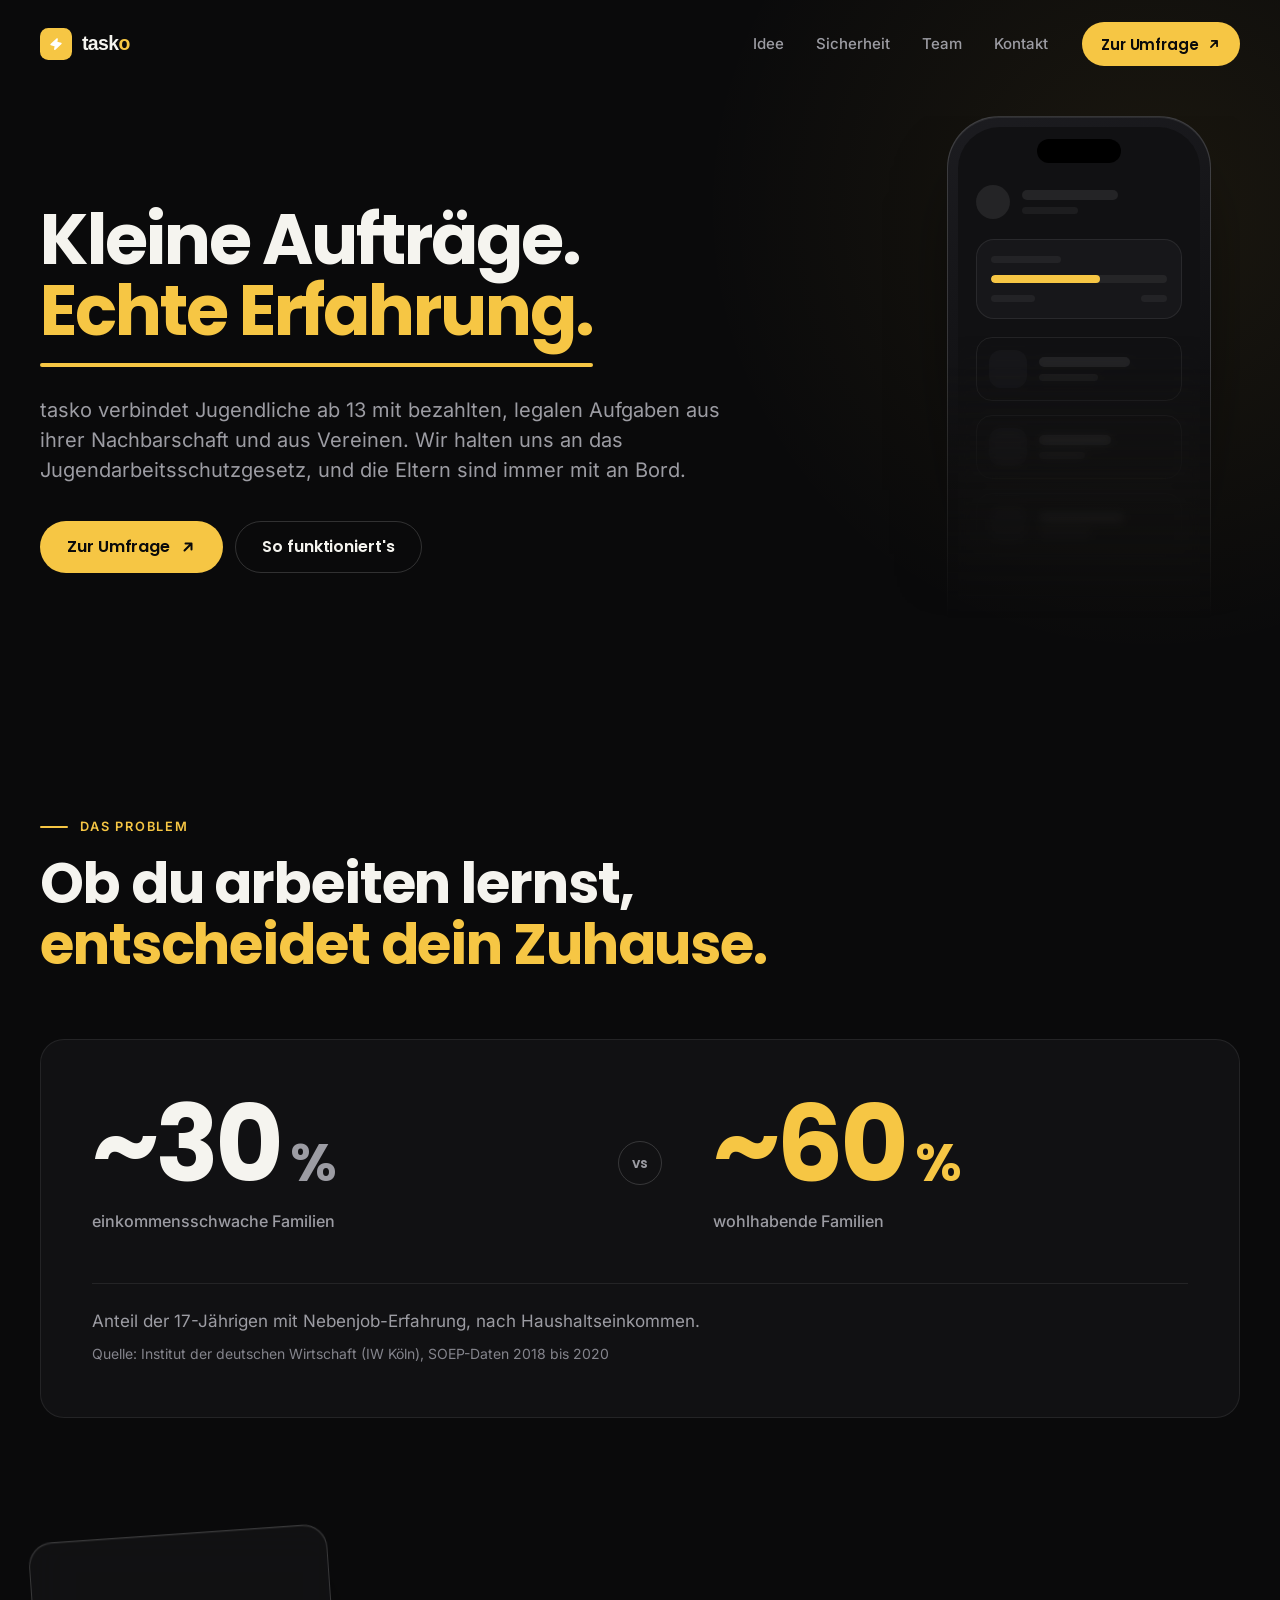
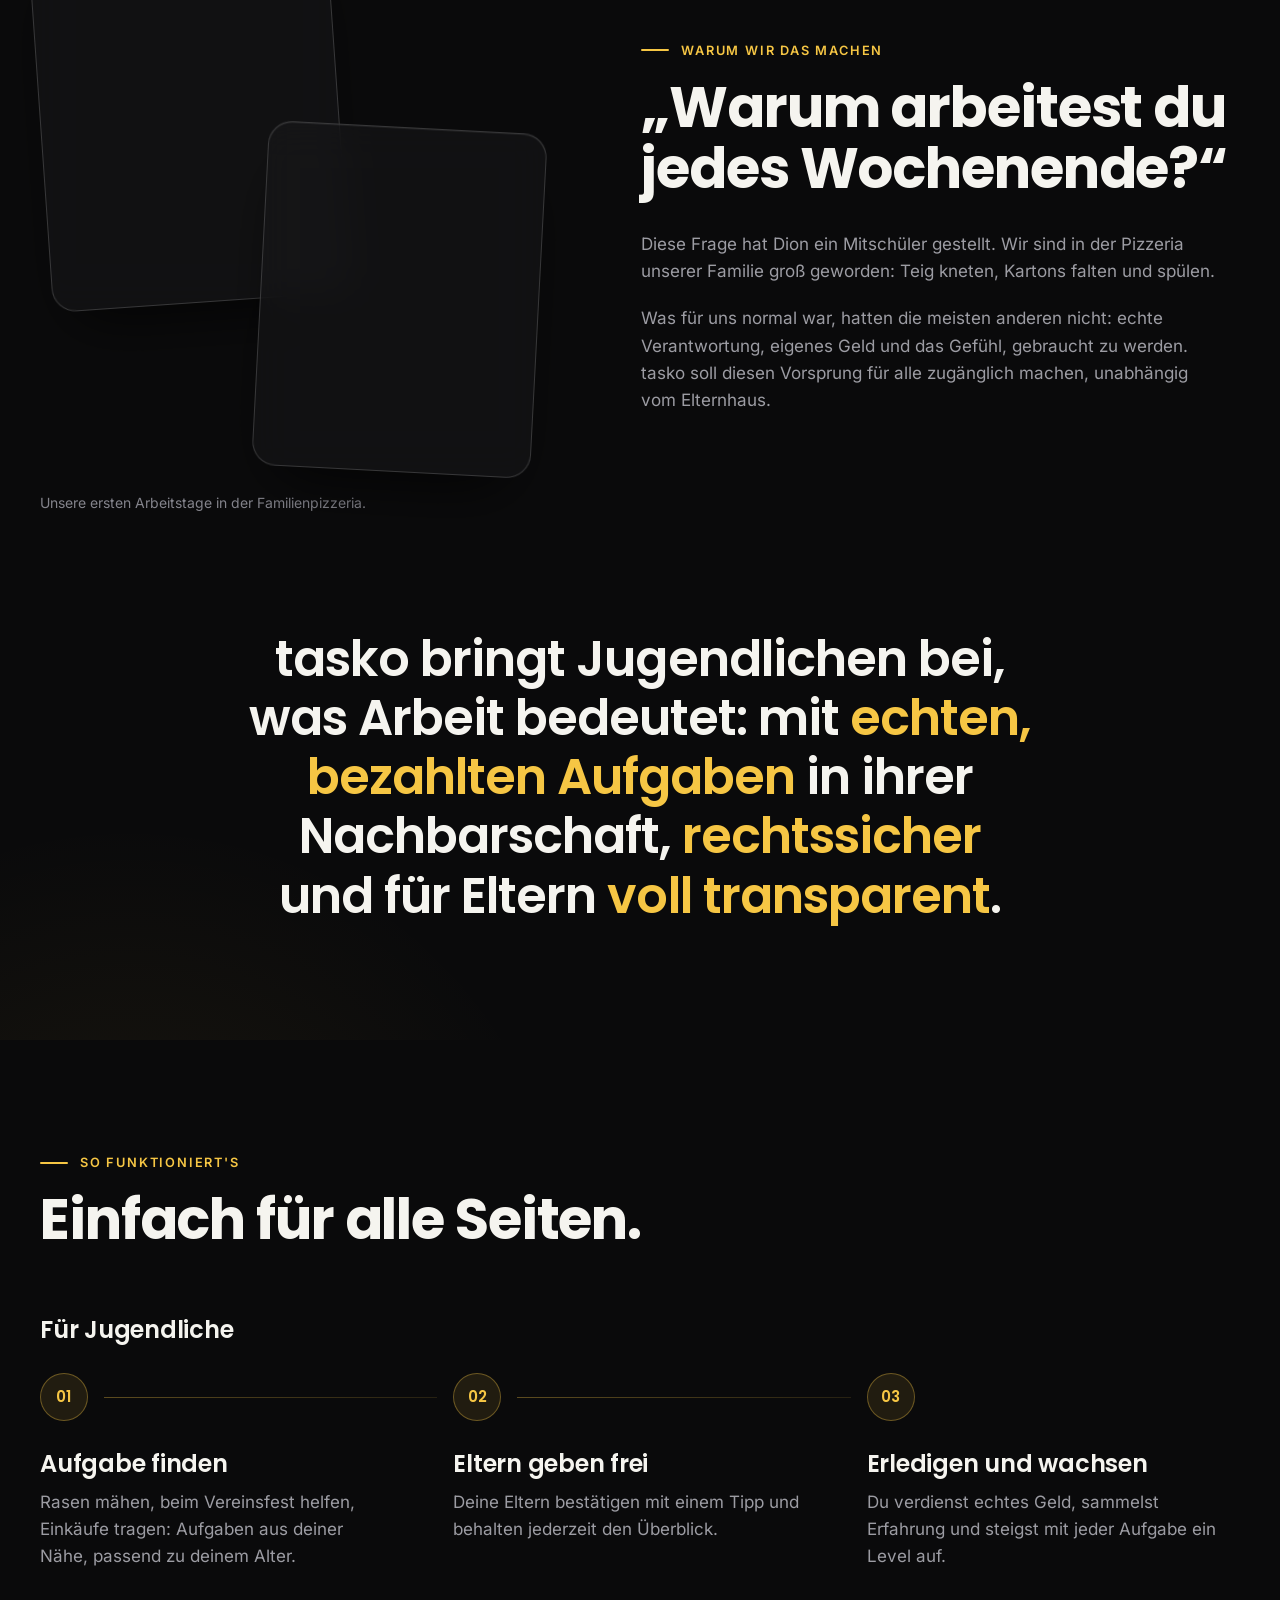
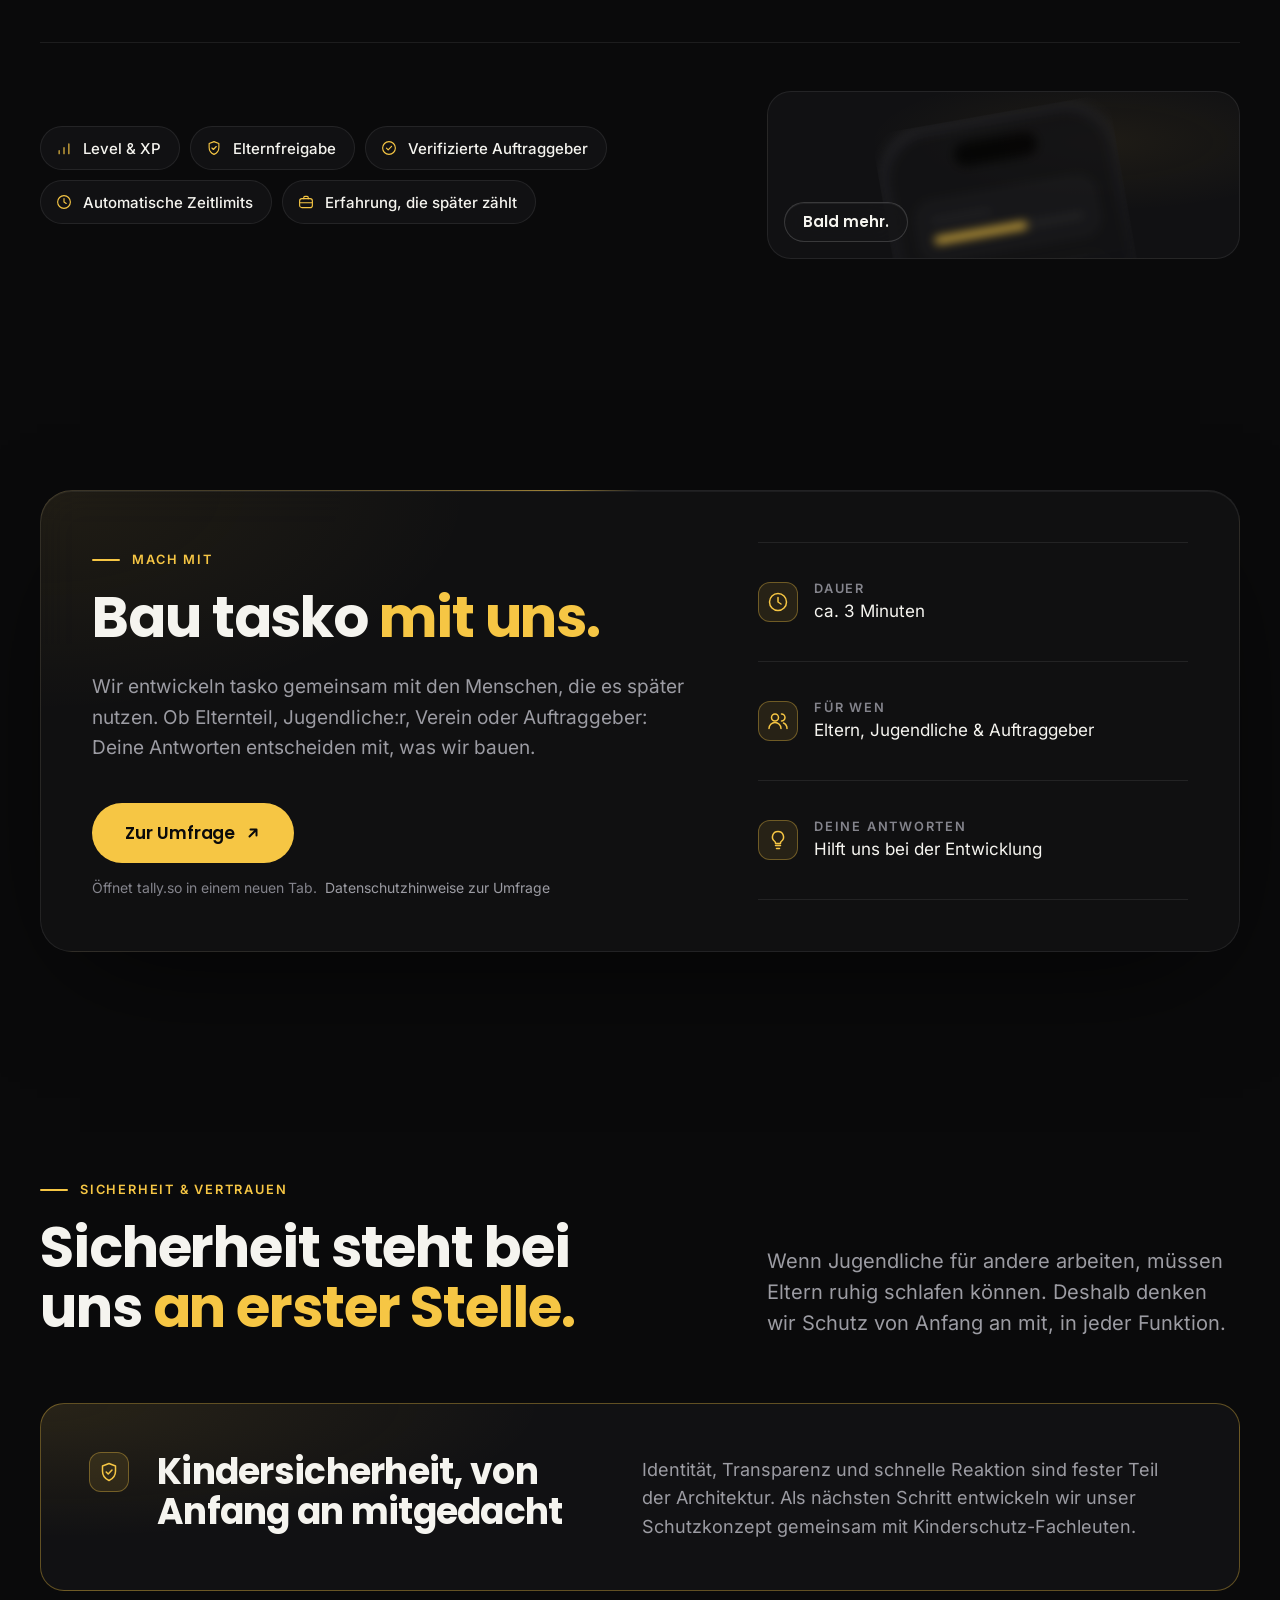
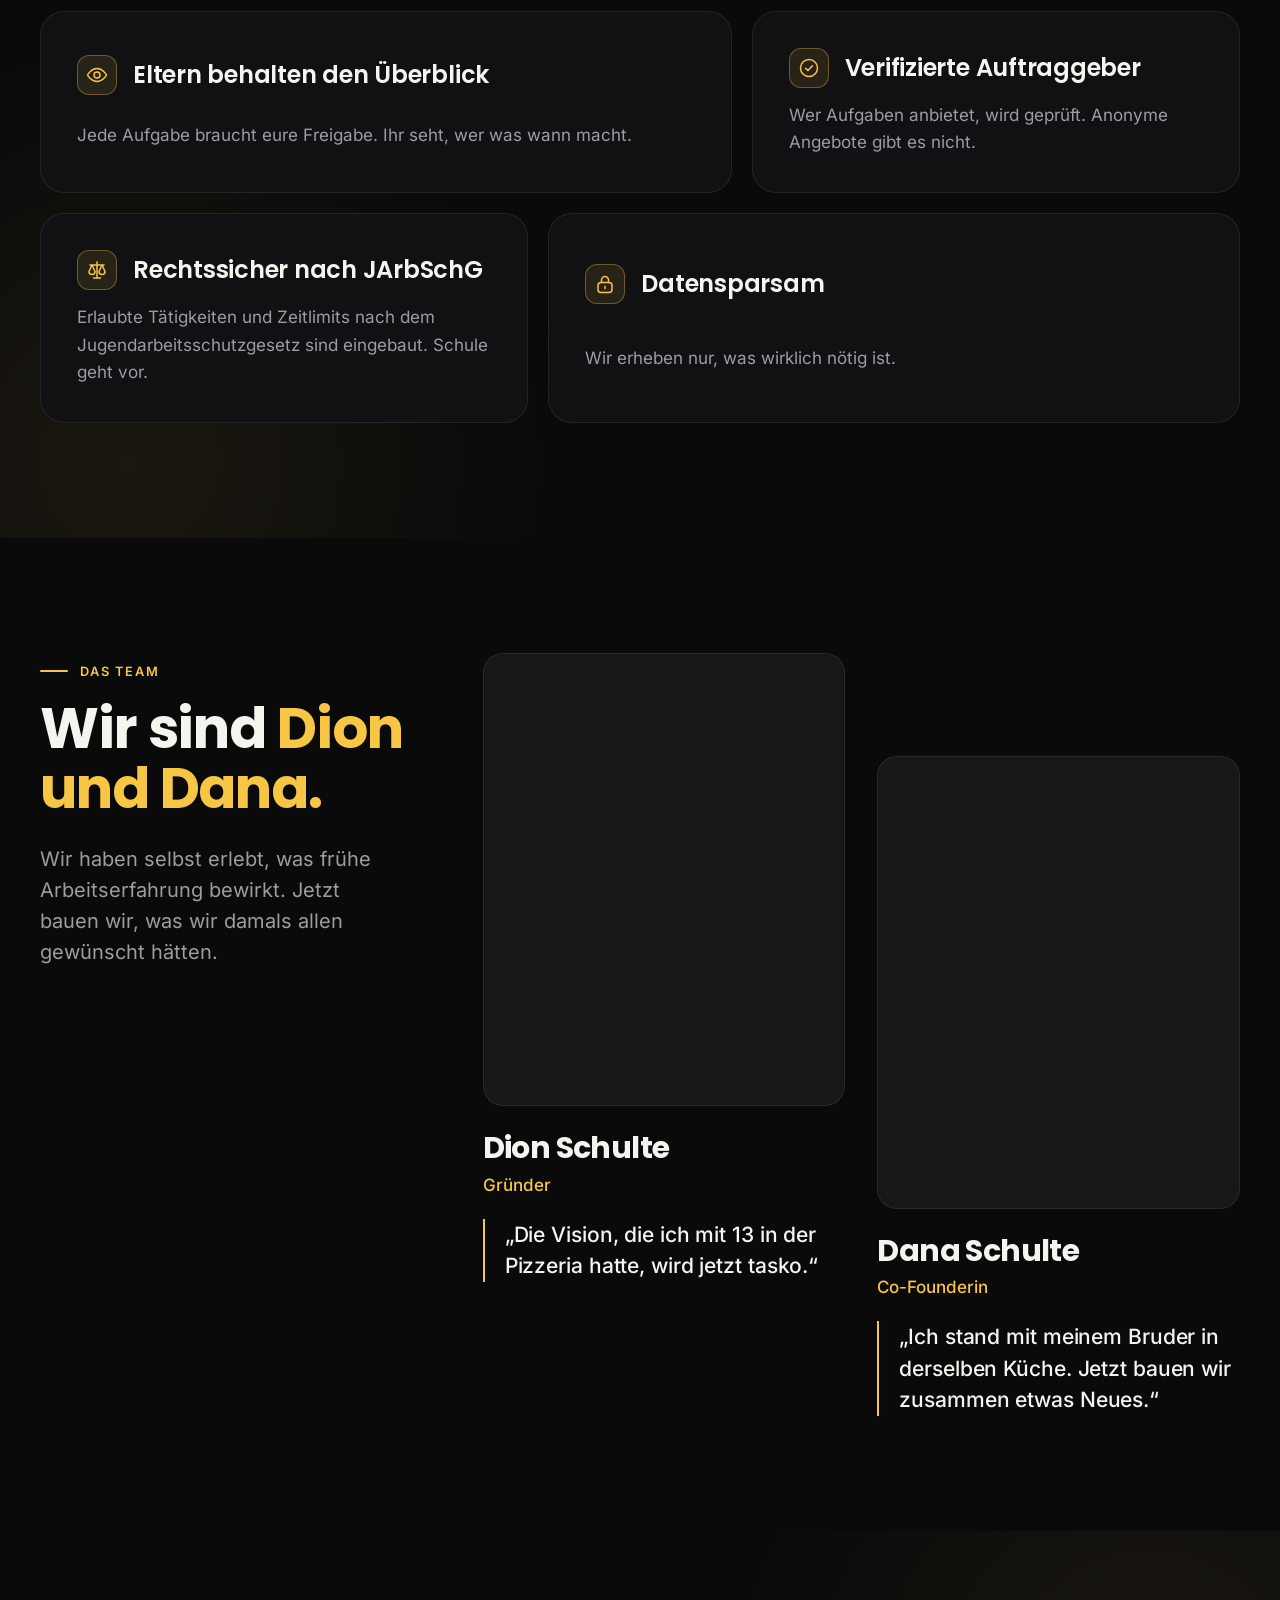
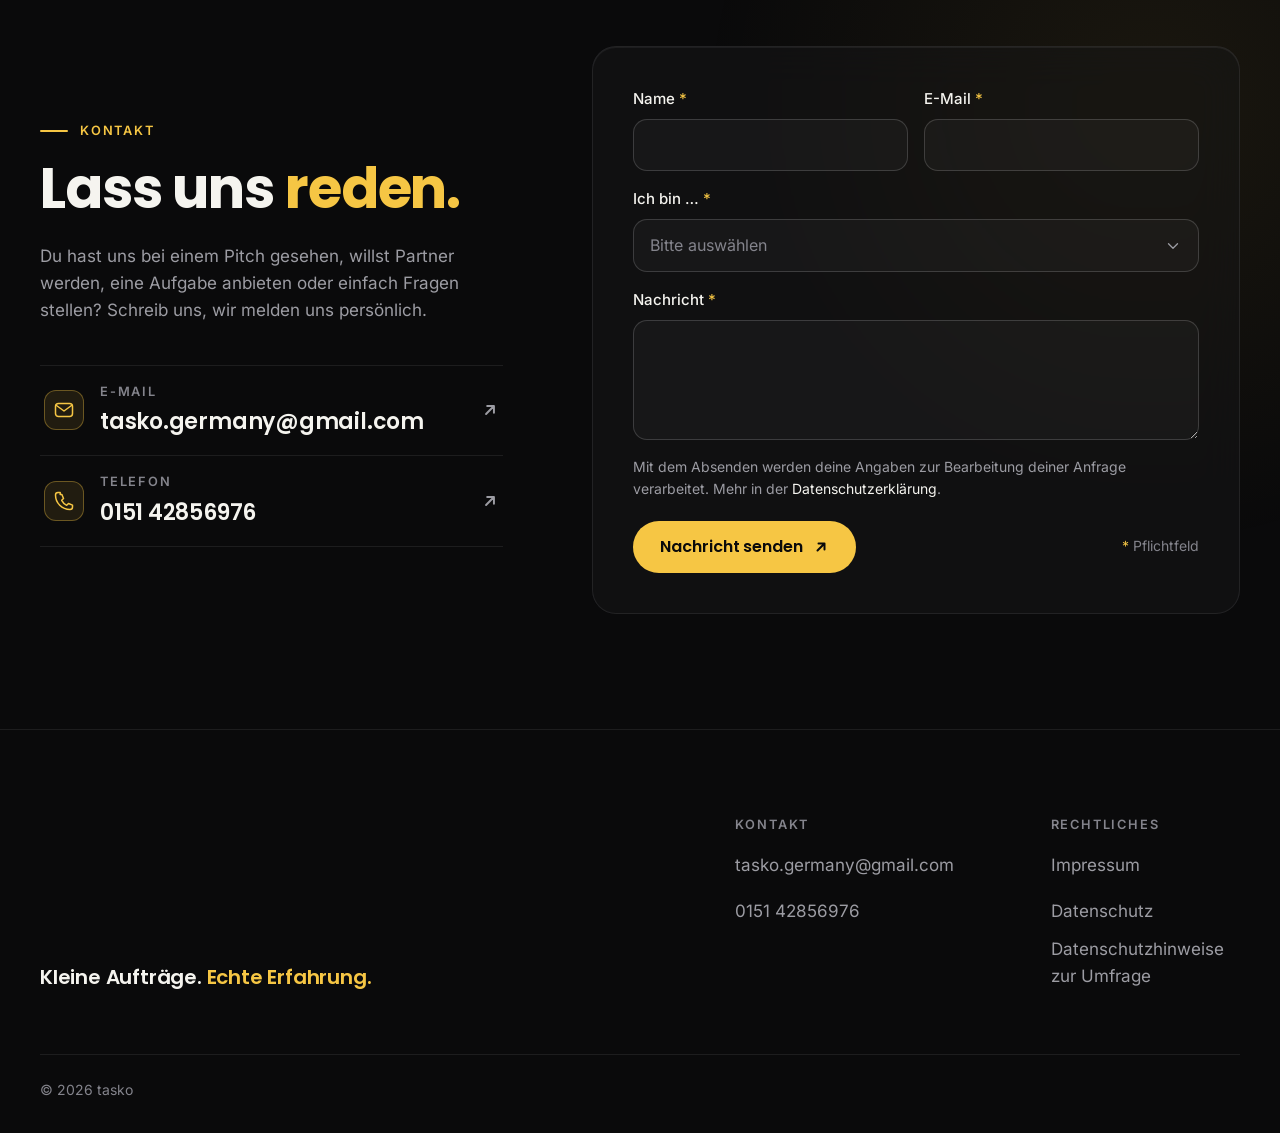
==== index.html @ dd3f96b8 "tasko website v1" ====
<!doctype html>
<html lang="de">
<head>
  <meta charset="utf-8">
  <meta name="viewport" content="width=device-width, initial-scale=1, viewport-fit=cover">
  <!-- Sicherheit (GitHub Pages erlaubt keine eigenen HTTP-Header, daher per Meta; frame-ancestors geht per Meta nicht) -->
  <meta http-equiv="Content-Security-Policy" content="default-src 'self'; connect-src 'self' https://formspree.io; form-action https://formspree.io; img-src 'self' data:; font-src 'self'; style-src 'self'; script-src 'self'; base-uri 'self'; object-src 'none'">
  <meta name="referrer" content="strict-origin-when-cross-origin">
  <title>tasko | Bezahlte Aufgaben für Jugendliche</title>
  <!-- TODO: Copy final -->
  <meta name="description" content="Jobs für Jugendliche: Mit tasko Taschengeld verdienen ab 13. Legale Nebenjobs für Schüler und Nachbarschaftshilfe, sicher und mit Elternfreigabe.">
  <meta name="color-scheme" content="dark">
  <meta name="theme-color" content="#0A0A0B">
  <link rel="canonical" href="https://taskoapp.de/">

  <!-- Open Graph / Twitter -->
  <meta property="og:type" content="website">
  <meta property="og:locale" content="de_DE">
  <meta property="og:site_name" content="tasko">
  <meta property="og:url" content="https://taskoapp.de/">
  <meta property="og:title" content="tasko | Kleine Aufträge. Echte Erfahrung.">
  <!-- TODO: og:description rechtlich prüfen lassen -->
  <meta property="og:description" content="Bezahlte, legale Aufgaben für Jugendliche ab 13 aus der Nachbarschaft. Wir halten uns an das Jugendarbeitsschutzgesetz, und die Eltern sind immer mit an Bord.">
  <meta property="og:image" content="https://taskoapp.de/assets/img/og/tasko-og.jpg">
  <meta property="og:image:width" content="1200">
  <meta property="og:image:height" content="630">
  <meta property="og:image:alt" content="tasko-Logo mit dem Claim „Kleine Aufträge. Echte Erfahrung.“">
  <meta name="twitter:card" content="summary_large_image">
  <meta name="twitter:title" content="tasko | Kleine Aufträge. Echte Erfahrung.">
  <!-- TODO: twitter:description rechtlich prüfen lassen -->
  <meta name="twitter:description" content="Bezahlte, legale Aufgaben für Jugendliche ab 13 aus der Nachbarschaft. Wir halten uns an das Jugendarbeitsschutzgesetz, und die Eltern sind immer mit an Bord.">
  <meta name="twitter:image" content="https://taskoapp.de/assets/img/og/tasko-og.jpg">

  <!-- Setzt <html class="js"> vor dem ersten Paint (Reveal-Startzustände ohne Flackern) -->
  <script src="/assets/js/early.js?v=8"></script>
  <link rel="preload" href="/assets/fonts/poppins-700.woff2" as="font" type="font/woff2" crossorigin>
  <link rel="preload" href="/assets/fonts/inter-400.woff2" as="font" type="font/woff2" crossorigin>
  <!-- ?v= bei jeder Änderung an CSS/JS hochzählen (Cache-Busting, siehe LAUNCH.md) -->
  <link rel="stylesheet" href="/assets/css/style.css?v=10">

  <link rel="icon" href="/favicon.svg" type="image/svg+xml">
  <link rel="apple-touch-icon" href="/apple-touch-icon.png">

  <script type="application/ld+json">
  {
    "@context": "https://schema.org",
    "@type": "Organization",
    "name": "tasko",
    "url": "https://taskoapp.de/",
    "logo": "https://taskoapp.de/apple-touch-icon.png",
    "email": "tasko.germany@gmail.com",
    "telephone": "+49 151 42856976",
    "slogan": "Kleine Aufträge. Echte Erfahrung."
  }
  </script>

  <!-- TODO: optional Umami/Plausible, cookieless -->

  <script src="/assets/js/main.js?v=8" defer></script>
</head>
<body>
  <!-- Icon-Sprite -->
  <svg width="0" height="0" class="visually-hidden" aria-hidden="true" focusable="false">
    <symbol id="i-arrow" viewBox="0 0 16 16">
      <path d="M4.5 11.5 11.5 4.5M5.5 4.5h6v6"/>
    </symbol>
    <symbol id="i-clock" viewBox="0 0 24 24"><circle cx="12" cy="12" r="8.5"/><path d="M12 7.5V12l3 2"/></symbol>
    <symbol id="i-users" viewBox="0 0 24 24"><circle cx="9" cy="8.5" r="3.5"/><path d="M3 19.5a6 6 0 0 1 12 0M15.5 5a3.5 3.5 0 0 1 0 7M17.5 14a6 6 0 0 1 3.5 5.5"/></symbol>
    <symbol id="i-bulb" viewBox="0 0 24 24"><path d="M9.5 17.5h5M10.5 20.5h3M12 3.5a5.5 5.5 0 0 0-3.2 10c.5.4.7 1 .7 1.6v.4h5v-.4c0-.6.3-1.2.7-1.6A5.5 5.5 0 0 0 12 3.5Z"/></symbol>
    <symbol id="i-levels" viewBox="0 0 24 24"><path d="M5.5 19.5v-4M12 19.5v-8M18.5 19.5v-13"/></symbol>
    <symbol id="i-shield" viewBox="0 0 24 24"><path d="M12 3.5 5.5 6v5.2c0 4 2.7 7.6 6.5 9.3 3.8-1.7 6.5-5.3 6.5-9.3V6L12 3.5Z"/><path d="m9.2 12 2 2 3.8-4"/></symbol>
    <symbol id="i-badge" viewBox="0 0 24 24"><circle cx="12" cy="12" r="8.5"/><path d="m8.6 12.2 2.3 2.3 4.5-4.8"/></symbol>
    <symbol id="i-briefcase" viewBox="0 0 24 24"><rect x="3.5" y="7.5" width="17" height="12" rx="3"/><path d="M9 7.5V6a1.5 1.5 0 0 1 1.5-1.5h3A1.5 1.5 0 0 1 15 6v1.5M3.5 13h17"/></symbol>
    <symbol id="i-eye" viewBox="0 0 24 24"><path d="M2.5 12S6 5.5 12 5.5 21.5 12 21.5 12 18 18.5 12 18.5 2.5 12 2.5 12Z"/><circle cx="12" cy="12" r="3"/></symbol>
    <symbol id="i-scale" viewBox="0 0 24 24"><path d="M12 4v16M8.5 20h7M5 7h14M7 7l-3 6.5a3 3 0 0 0 6 0L7 7ZM17 7l-3 6.5a3 3 0 0 0 6 0L17 7Z"/></symbol>
    <symbol id="i-lock" viewBox="0 0 24 24"><rect x="5" y="10.5" width="14" height="10" rx="3"/><path d="M8.5 10.5V8a3.5 3.5 0 0 1 7 0v2.5M12 14.5v2"/></symbol>
    <symbol id="i-mail" viewBox="0 0 24 24"><rect x="3.5" y="5.5" width="17" height="13" rx="3"/><path d="m4.5 7.5 7.5 5.5 7.5-5.5"/></symbol>
    <symbol id="i-phone" viewBox="0 0 24 24"><path d="M8.2 3.5H6A2.5 2.5 0 0 0 3.5 6c0 8 6.5 14.5 14.5 14.5a2.5 2.5 0 0 0 2.5-2.5v-1.9l-4-1.6-1.8 1.8a11 11 0 0 1-5-5l1.8-1.8-1.6-4H8.2Z"/></symbol>
  </svg>

  <a class="skip-link" href="#main">Zum Inhalt springen</a>

  <!-- ========== Navigation ========== -->
  <header class="site-header">
    <div class="container">
    <nav class="nav" aria-label="Hauptnavigation">
      <a class="nav__brand" href="#top" aria-label="tasko, zum Seitenanfang">
        <img class="nav__badge" src="/assets/img/logo/tasko-badge.svg" alt="" width="32" height="32">
        <!-- TODO: Wortmarke als SVG aus der Originaldatei exportieren -->
        <img class="nav__wordmark" src="/assets/img/logo/tasko-wordmark.svg" alt="" width="68" height="22">
      </a>

      <ul class="nav__links" role="list">
        <li><a class="nav__link" href="#idee">Idee</a></li>
        <li><a class="nav__link" href="#sicherheit">Sicherheit</a></li>
        <li><a class="nav__link" href="#team">Team</a></li>
        <li><a class="nav__link" href="#kontakt">Kontakt</a></li>
      </ul>

      <a class="btn btn--primary btn--sm nav__cta" href="https://tally.so/r/EkyG24" target="_blank" rel="noopener">
        <span class="label-long">Zur Umfrage</span><span class="label-short">Umfrage</span>
        <svg class="btn__icon" aria-hidden="true" focusable="false"><use href="#i-arrow"/></svg>
        <span class="visually-hidden">(öffnet in neuem Tab)</span>
      </a>

      <button class="nav__toggle" type="button" aria-expanded="false" aria-controls="menu" aria-label="Menü öffnen">
        <span class="nav__toggle-lines" aria-hidden="true"></span>
      </button>
    </nav>
    </div>
  </header>

  <!-- ========== Mobil-Menü ========== -->
  <div class="menu" id="menu">
    <div class="menu__inner container">
      <nav aria-label="Mobile Navigation">
        <ul class="menu__list" role="list">
          <li><a class="menu__link" href="#idee"><span class="menu__num" aria-hidden="true">01</span>Idee</a></li>
          <li><a class="menu__link" href="#sicherheit"><span class="menu__num" aria-hidden="true">02</span>Sicherheit</a></li>
          <li><a class="menu__link" href="#team"><span class="menu__num" aria-hidden="true">03</span>Team</a></li>
          <li><a class="menu__link" href="#kontakt"><span class="menu__num" aria-hidden="true">04</span>Kontakt</a></li>
        </ul>
      </nav>
      <div class="menu__foot">
        <a class="btn btn--primary" href="https://tally.so/r/EkyG24" target="_blank" rel="noopener">
          Zur Umfrage
          <svg class="btn__icon" aria-hidden="true" focusable="false"><use href="#i-arrow"/></svg>
          <span class="visually-hidden">(öffnet in neuem Tab)</span>
        </a>
        <div class="menu__contact">
          <a class="link" href="mailto:tasko.germany@gmail.com">tasko.germany@gmail.com</a>
          <a class="link" href="tel:+4915142856976">0151 42856976</a>
        </div>
      </div>
    </div>
  </div>

  <main id="main" tabindex="-1">

    <!-- ========== 1. Hero ========== -->
    <section class="hero has-glow has-glow--tr" id="top" aria-labelledby="hero-title">
      <div class="container hero__grid">
        <div class="hero__text">
          <!-- TODO: Copy final -->
          <h1 class="hero__title" id="hero-title">
            <span class="hero__line"><span class="w">Kleine</span> <span class="w">Aufträge.</span></span>
            <em class="hl hero__line"><span class="w">Echte</span> <span class="w">Erfahrung.</span></em>
          </h1>

          <!-- TODO: Copy final -->
          <!-- TODO: 2. Satz rechtlich prüfen lassen -->
          <p class="lead hero__lead">tasko verbindet Jugendliche ab 13 mit bezahlten, legalen Aufgaben aus ihrer Nachbarschaft und aus Vereinen. Wir halten uns an das Jugendarbeitsschutzgesetz, und die Eltern sind immer mit an Bord.</p>

          <div class="btn-row hero__actions">
            <a class="btn btn--primary" href="https://tally.so/r/EkyG24" target="_blank" rel="noopener">
              Zur Umfrage
              <svg class="btn__icon" aria-hidden="true" focusable="false"><use href="#i-arrow"/></svg>
              <span class="visually-hidden">(öffnet in neuem Tab)</span>
            </a>
            <a class="btn btn--secondary" href="#so-gehts">So funktioniert's</a>
          </div>
        </div>

        <!-- Abstraktes Smartphone-Mockup (dekorativ, keine echten Screens) -->
        <div class="hero__visual" aria-hidden="true">
          <div class="hero__phone-wrap">
            <div class="phone">
              <div class="phone__screen">
                <span class="phone__island"></span>
                <div class="sk-row">
                  <span class="sk sk--avatar"></span>
                  <span class="sk-stack">
                    <span class="sk sk--w60"></span>
                    <span class="sk sk--w35 sk--thin"></span>
                  </span>
                </div>
                <div class="sk-level">
                  <span class="sk sk--w40 sk--thin"></span>
                  <span class="sk-level__track"><span class="sk-level__fill"></span></span>
                  <span class="sk-row sk-row--between">
                    <span class="sk sk--w25 sk--thin"></span>
                    <span class="sk sk--w15 sk--thin"></span>
                  </span>
                </div>
                <div class="sk-card">
                  <span class="sk sk--square"></span>
                  <span class="sk-stack">
                    <span class="sk sk--w70"></span>
                    <span class="sk sk--w45 sk--thin"></span>
                  </span>
                </div>
                <div class="sk-card">
                  <span class="sk sk--square"></span>
                  <span class="sk-stack">
                    <span class="sk sk--w55"></span>
                    <span class="sk sk--w35 sk--thin"></span>
                  </span>
                </div>
                <div class="sk-card">
                  <span class="sk sk--square"></span>
                  <span class="sk-stack">
                    <span class="sk sk--w65"></span>
                    <span class="sk sk--w40 sk--thin"></span>
                  </span>
                </div>
              </div>
            </div>
          </div>
        </div>
      </div>
    </section>

    <!-- ========== 2. Problem, Story & Lösung ========== -->
    <section class="section idee has-glow has-glow--bl" id="idee" aria-labelledby="idee-title">
      <div class="container">

        <!-- Teil A: Problem -->
        <div class="problem">
          <div class="section__head" data-reveal-group>
            <!-- TODO: Copy final -->
            <p class="eyebrow">Das Problem</p>
            <h2 id="idee-title">Ob du arbeiten lernst, <em class="hl">entscheidet dein Zuhause.</em></h2>
          </div>

          <figure class="stats" data-reveal-group>
            <div class="stats__row">
              <div class="stat">
                <!-- TODO: Copy final -->
                <p class="stat__value"><span aria-hidden="true">~</span><span class="visually-hidden">rund </span>30<span class="stat__unit">&nbsp;%</span></p>
                <p class="stat__label">einkommensschwache Familien</p>
              </div>
              <span class="stats__vs" aria-hidden="true">vs</span>
              <div class="stat stat--accent">
                <p class="stat__value"><span aria-hidden="true">~</span><span class="visually-hidden">rund </span>60<span class="stat__unit">&nbsp;%</span></p>
                <p class="stat__label">wohlhabende Familien</p>
              </div>
            </div>
            <figcaption class="stats__caption">
              <!-- TODO: Copy final -->
              <p>Anteil der 17-Jährigen mit Nebenjob-Erfahrung, nach Haushaltseinkommen.</p>
              <!-- TODO: Link zur Studie ergänzen und Zahlen gegenprüfen -->
              <p class="stats__source">Quelle: Institut der deutschen Wirtschaft (IW Köln), SOEP-Daten 2018 bis 2020</p>
            </figcaption>
          </figure>
        </div>

        <!-- Teil B: Gründungsstory -->
        <div class="story">
          <figure class="story__media">
            <div class="story__photos" data-reveal-group>
              <div class="photo-card photo-card--a">
                <div class="photo-card__frame">
                  <!-- TODO: Alt-Texte prüfen -->
                  <picture>
                    <source type="image/webp" srcset="/assets/img/story/pizzeria-teig-640.webp 640w, /assets/img/story/pizzeria-teig.webp 952w" sizes="(min-width: 960px) 320px, 62vw">
                    <img src="/assets/img/story/pizzeria-teig.jpg" srcset="/assets/img/story/pizzeria-teig-640.jpg 640w, /assets/img/story/pizzeria-teig.jpg 952w" sizes="(min-width: 960px) 320px, 62vw" width="952" height="1190" loading="lazy" decoding="async" alt="Dion und Dana als Kinder beim Teigkneten an der Theke der Familienpizzeria">
                  </picture>
                </div>
              </div>
              <div class="photo-card photo-card--b">
                <div class="photo-card__frame">
                  <!-- TODO: Alt-Texte prüfen -->
                  <picture>
                    <source type="image/webp" srcset="/assets/img/story/pizzeria-kueche-640.webp 640w, /assets/img/story/pizzeria-kueche.webp 952w" sizes="(min-width: 960px) 300px, 58vw">
                    <img src="/assets/img/story/pizzeria-kueche.jpg" srcset="/assets/img/story/pizzeria-kueche-640.jpg 640w, /assets/img/story/pizzeria-kueche.jpg 952w" sizes="(min-width: 960px) 300px, 58vw" width="952" height="1190" loading="lazy" decoding="async" alt="Dion und Dana als Kinder in Arbeitskleidung in der Küche der Pizzeria">
                  </picture>
                </div>
              </div>
            </div>
            <!-- TODO: Copy final -->
            <!-- TODO: Jahr ergänzen -->
            <figcaption class="story__caption" data-reveal>Unsere ersten Arbeitstage in der Familienpizzeria.</figcaption>
          </figure>

          <div class="story__text" data-reveal-group>
            <!-- TODO: Copy final -->
            <h3 class="eyebrow">Warum wir das machen</h3>
            <blockquote class="story__quote">
              <p>„Warum arbeitest du jedes Wochenende?“</p>
            </blockquote>
            <!-- TODO: Copy final -->
            <p class="story__body">Diese Frage hat Dion ein Mitschüler gestellt. Wir sind in der Pizzeria unserer Familie groß geworden: Teig kneten, Kartons falten und spülen.</p>
            <p class="story__body">Was für uns normal war, hatten die meisten anderen nicht: echte Verantwortung, eigenes Geld und das Gefühl, gebraucht zu werden. tasko soll diesen Vorsprung für alle zugänglich machen, unabhängig vom Elternhaus.</p>
          </div>
        </div>

        <!-- Teil C: Lösung -->
        <div class="statement" data-reveal>
          <!-- TODO: Copy final -->
          <p class="statement__text">tasko bringt Jugendlichen bei, was Arbeit bedeutet: mit <em class="hl">echten, bezahlten Aufgaben</em> in ihrer Nachbarschaft, <em class="hl">rechtssicher</em> und für Eltern <em class="hl">voll transparent</em>.</p>
        </div>

      </div>
    </section>

    <!-- ========== 3. So funktioniert's ========== -->
    <section class="section how" id="so-gehts" aria-labelledby="so-gehts-title">
      <div class="container" data-tabs>
        <div class="section__head section__head--split" data-reveal-group>
          <!-- TODO: Copy final -->
          <p class="eyebrow">So funktioniert's</p>
          <h2 id="so-gehts-title">Einfach für alle Seiten.</h2>
          <div class="segment section__head-aside" role="tablist" aria-label="Ablauf anzeigen für">
            <span class="segment__indicator" aria-hidden="true"></span>
            <button class="segment__tab" type="button" role="tab" id="tab-jugendliche" aria-controls="panel-jugendliche" aria-selected="true">Für Jugendliche</button>
            <button class="segment__tab" type="button" role="tab" id="tab-auftraggeber" aria-controls="panel-auftraggeber" aria-selected="false" tabindex="-1">Für Auftraggeber</button>
          </div>
        </div>

        <div class="tabs" data-reveal>
          <div class="tabs__panel" role="tabpanel" id="panel-jugendliche" aria-labelledby="tab-jugendliche" tabindex="0">
            <h3 class="tabs__panel-title">Für Jugendliche</h3>
            <!-- TODO: Copy final -->
            <ol class="steps" role="list">
              <li class="step">
                <span class="step__num" aria-hidden="true">01</span>
                <h4 class="step__title">Aufgabe finden</h4>
                <p class="step__text">Rasen mähen, beim Vereinsfest helfen, Einkäufe tragen: Aufgaben aus deiner Nähe, passend zu deinem Alter.</p>
              </li>
              <li class="step">
                <span class="step__num" aria-hidden="true">02</span>
                <h4 class="step__title">Eltern geben frei</h4>
                <p class="step__text">Deine Eltern bestätigen mit einem Tipp und behalten jederzeit den Überblick.</p>
              </li>
              <li class="step">
                <span class="step__num" aria-hidden="true">03</span>
                <h4 class="step__title">Erledigen und wachsen</h4>
                <p class="step__text">Du verdienst echtes Geld, sammelst Erfahrung und steigst mit jeder Aufgabe ein Level auf.</p>
              </li>
            </ol>
          </div>

          <div class="tabs__panel" role="tabpanel" id="panel-auftraggeber" aria-labelledby="tab-auftraggeber" tabindex="0">
            <h3 class="tabs__panel-title">Für Auftraggeber</h3>
            <!-- TODO: Copy final -->
            <ol class="steps" role="list">
              <li class="step">
                <span class="step__num" aria-hidden="true">01</span>
                <h4 class="step__title">Aufgabe einstellen</h4>
                <p class="step__text">Beschreib kurz, wobei du Hilfe brauchst, ob als Nachbar, Verein oder lokaler Betrieb.</p>
              </li>
              <li class="step">
                <span class="step__num" aria-hidden="true">02</span>
                <h4 class="step__title">Verifiziert loslegen</h4>
                <p class="step__text">Auftraggeber werden geprüft. Auf Zeitlimits und erlaubte Tätigkeiten achtet tasko automatisch.</p>
              </li>
              <li class="step">
                <span class="step__num" aria-hidden="true">03</span>
                <h4 class="step__title">Hilfe bekommen</h4>
                <p class="step__text">Du bekommst verlässliche Unterstützung aus deiner Nachbarschaft, ohne rechtliches Rätselraten.</p>
              </li>
            </ol>
          </div>
        </div>

        <div class="how__extras">
          <!-- TODO: Copy final -->
          <ul class="chips" role="list" aria-label="Was tasko mitbringt" data-reveal-group>
            <li class="feature-chip"><svg class="icon" aria-hidden="true" focusable="false"><use href="#i-levels"/></svg>Level &amp; XP</li>
            <li class="feature-chip"><svg class="icon" aria-hidden="true" focusable="false"><use href="#i-shield"/></svg>Elternfreigabe</li>
            <li class="feature-chip"><svg class="icon" aria-hidden="true" focusable="false"><use href="#i-badge"/></svg>Verifizierte Auftraggeber</li>
            <li class="feature-chip"><svg class="icon" aria-hidden="true" focusable="false"><use href="#i-clock"/></svg>Automatische Zeitlimits</li>
            <li class="feature-chip"><svg class="icon" aria-hidden="true" focusable="false"><use href="#i-briefcase"/></svg>Erfahrung, die später zählt</li>
          </ul>

          <!-- Teaser-Mockup: stark angeschnitten und geblurrt, keine Inhalte -->
          <div class="teaser" data-reveal>
            <div class="teaser__phone" aria-hidden="true">
              <div class="phone">
                <div class="phone__screen">
                  <span class="phone__island"></span>
                  <div class="sk-level">
                    <span class="sk sk--w40 sk--thin"></span>
                    <span class="sk-level__track"><span class="sk-level__fill"></span></span>
                  </div>
                  <div class="sk-card"><span class="sk sk--square"></span><span class="sk-stack"><span class="sk sk--w70"></span><span class="sk sk--w45 sk--thin"></span></span></div>
                  <div class="sk-card"><span class="sk sk--square"></span><span class="sk-stack"><span class="sk sk--w55"></span><span class="sk sk--w35 sk--thin"></span></span></div>
                  <div class="sk-card"><span class="sk sk--square"></span><span class="sk-stack"><span class="sk sk--w65"></span><span class="sk sk--w40 sk--thin"></span></span></div>
                </div>
              </div>
            </div>
            <!-- TODO: Copy final -->
            <p class="teaser__label">Bald mehr.</p>
          </div>
        </div>
      </div>
    </section>

    <!-- ========== 4. Umfrage ========== -->
    <section class="section" id="umfrage" aria-labelledby="umfrage-title">
      <div class="container">
        <div class="survey" data-reveal>
          <!-- Umlaufender Lichtsaum (dekorativ) -->
          <div class="survey__ring" aria-hidden="true"><span class="survey__light"></span></div>

          <div class="survey__grid">
            <div class="survey__main">
              <!-- TODO: Copy final -->
              <p class="eyebrow">Mach mit</p>
              <h2 id="umfrage-title">Bau tasko <em class="hl">mit uns.</em></h2>
              <!-- TODO: Copy final -->
              <p class="survey__text">Wir entwickeln tasko gemeinsam mit den Menschen, die es später nutzen. Ob Elternteil, Jugendliche:r, Verein oder Auftraggeber: Deine Antworten entscheiden mit, was wir bauen.</p>

              <div class="survey__cta">
                <a class="btn btn--primary btn--lg btn--sheen" href="https://tally.so/r/EkyG24" target="_blank" rel="noopener" aria-describedby="survey-hint">
                  Zur Umfrage
                  <svg class="btn__icon" aria-hidden="true" focusable="false"><use href="#i-arrow"/></svg>
                </a>
                <!-- TODO: Copy final -->
                <p class="survey__hint"><span id="survey-hint">Öffnet tally.so in einem neuen Tab.</span> <a class="link" href="/datenschutz-umfrage/">Datenschutzhinweise zur Umfrage</a></p>
              </div>
            </div>

            <ul class="survey__meta" role="list">
              <li>
                <span class="icon-frame" aria-hidden="true"><svg class="icon"><use href="#i-clock"/></svg></span>
                <span><span class="survey__meta-label">Dauer</span>ca. 3 Minuten</span>
              </li>
              <li>
                <span class="icon-frame" aria-hidden="true"><svg class="icon"><use href="#i-users"/></svg></span>
                <!-- TODO: Copy final -->
                <span><span class="survey__meta-label">Für wen</span>Eltern, Jugendliche &amp; Auftraggeber</span>
              </li>
              <li>
                <span class="icon-frame" aria-hidden="true"><svg class="icon"><use href="#i-bulb"/></svg></span>
                <!-- TODO: Angabe zur Anonymität nur, wenn die Tally-Umfrage tatsächlich anonym ist -->
                <span><span class="survey__meta-label">Deine Antworten</span>Hilft uns bei der Entwicklung</span>
              </li>
            </ul>
          </div>
        </div>
      </div>
    </section>

    <!-- ========== 5. Sicherheit & Vertrauen ========== -->
    <section class="section has-glow has-glow--bl" id="sicherheit" aria-labelledby="sicherheit-title">
      <div class="container">
        <div class="section__head section__head--split" data-reveal-group>
          <!-- TODO: Copy final -->
          <p class="eyebrow">Sicherheit &amp; Vertrauen</p>
          <h2 id="sicherheit-title">Sicherheit steht bei uns <em class="hl">an erster Stelle.</em></h2>
          <!-- TODO: Copy final -->
          <p class="lead section__head-aside">Wenn Jugendliche für andere arbeiten, müssen Eltern ruhig schlafen können. Deshalb denken wir Schutz von Anfang an mit, in jeder Funktion.</p>
        </div>

        <ul class="safety" role="list" data-reveal-group>
          <li class="safety-card safety-card--main">
            <span class="icon-frame" aria-hidden="true"><svg class="icon"><use href="#i-shield"/></svg></span>
            <div class="safety-card__body">
              <!-- TODO: Copy final -->
              <h3 class="safety-card__title">Kindersicherheit, von Anfang an mitgedacht</h3>
              <p class="safety-card__text">Identität, Transparenz und schnelle Reaktion sind fester Teil der Architektur. Als nächsten Schritt entwickeln wir unser Schutzkonzept gemeinsam mit Kinderschutz-Fachleuten.</p>
            </div>
          </li>
          <li class="safety-card safety-card--wide">
            <span class="icon-frame" aria-hidden="true"><svg class="icon"><use href="#i-eye"/></svg></span>
            <!-- TODO: Copy final -->
            <h3 class="safety-card__title">Eltern behalten den Überblick</h3>
            <p class="safety-card__text">Jede Aufgabe braucht eure Freigabe. Ihr seht, wer was wann macht.</p>
          </li>
          <li class="safety-card safety-card--narrow">
            <span class="icon-frame" aria-hidden="true"><svg class="icon"><use href="#i-badge"/></svg></span>
            <!-- TODO: Copy final -->
            <h3 class="safety-card__title">Verifizierte Auftraggeber</h3>
            <p class="safety-card__text">Wer Aufgaben anbietet, wird geprüft. Anonyme Angebote gibt es nicht.</p>
          </li>
          <li class="safety-card safety-card--narrow">
            <span class="icon-frame" aria-hidden="true"><svg class="icon"><use href="#i-scale"/></svg></span>
            <!-- TODO: Copy final -->
            <!-- TODO: Formulierung rechtlich prüfen lassen -->
            <h3 class="safety-card__title">Rechtssicher nach JArbSchG</h3>
            <p class="safety-card__text">Erlaubte Tätigkeiten und Zeitlimits nach dem Jugendarbeitsschutzgesetz sind eingebaut. Schule geht vor.</p>
          </li>
          <li class="safety-card safety-card--wide">
            <span class="icon-frame" aria-hidden="true"><svg class="icon"><use href="#i-lock"/></svg></span>
            <!-- TODO: Copy final -->
            <h3 class="safety-card__title">Datensparsam</h3>
            <p class="safety-card__text">Wir erheben nur, was wirklich nötig ist.</p>
          </li>
        </ul>
      </div>
    </section>

    <!-- ========== 6. Team ========== -->
    <section class="section" id="team" aria-labelledby="team-title">
      <div class="container team-layout">
        <div class="section__head" data-reveal-group>
          <!-- TODO: Copy final -->
          <p class="eyebrow">Das Team</p>
          <h2 id="team-title">Wir sind <em class="hl">Dion und Dana.</em></h2>
          <!-- TODO: Copy final -->
          <p class="lead">Wir haben selbst erlebt, was frühe Arbeitserfahrung bewirkt. Jetzt bauen wir, was wir damals allen gewünscht hätten.</p>
        </div>

        <ul class="team" role="list" data-reveal-group>
          <li class="member">
            <!-- TODO: Teamfoto fehlt noch – Platzhalter (Personen-Icon). Original ablegen und „python3 scripts/images.py assets/img/team/dion.jpg“ ausführen -->
            <picture class="member__photo">
              <source type="image/webp" srcset="/assets/img/team/dion-640.webp 640w, /assets/img/team/dion.webp 960w" sizes="(min-width: 960px) 420px, (min-width: 760px) 45vw, 90vw">
              <img src="/assets/img/team/dion.jpg" srcset="/assets/img/team/dion-640.jpg 640w, /assets/img/team/dion.jpg 960w" sizes="(min-width: 960px) 420px, (min-width: 760px) 45vw, 90vw" width="960" height="1200" loading="lazy" decoding="async" alt="Porträt von Dion Schulte">
            </picture>
            <div class="member__body">
              <!-- TODO: Copy final -->
              <h3 class="member__name">Dion Schulte</h3>
              <p class="member__role">Gründer</p>
              <blockquote class="member__quote">
                <p>„Die Vision, die ich mit 13 in der Pizzeria hatte, wird jetzt tasko.“</p>
              </blockquote>
            </div>
          </li>
          <li class="member">
            <!-- TODO: Teamfoto fehlt noch – Platzhalter (Personen-Icon). Original ablegen und „python3 scripts/images.py assets/img/team/dana.jpg“ ausführen -->
            <picture class="member__photo">
              <source type="image/webp" srcset="/assets/img/team/dana-640.webp 640w, /assets/img/team/dana.webp 960w" sizes="(min-width: 960px) 420px, (min-width: 760px) 45vw, 90vw">
              <img src="/assets/img/team/dana.jpg" srcset="/assets/img/team/dana-640.jpg 640w, /assets/img/team/dana.jpg 960w" sizes="(min-width: 960px) 420px, (min-width: 760px) 45vw, 90vw" width="960" height="1200" loading="lazy" decoding="async" alt="Porträt von Dana Schulte">
            </picture>
            <div class="member__body">
              <!-- TODO: Copy final -->
              <h3 class="member__name">Dana Schulte</h3>
              <p class="member__role">Co-Founderin</p>
              <blockquote class="member__quote">
                <p>„Ich stand mit meinem Bruder in derselben Küche. Jetzt bauen wir zusammen etwas Neues.“</p>
              </blockquote>
            </div>
          </li>
        </ul>
      </div>
    </section>

    <!-- ========== 7. Kontakt ========== -->
    <section class="section has-glow has-glow--tr" id="kontakt" aria-labelledby="kontakt-title">
      <div class="container contact">
        <div class="contact__intro" data-reveal-group>
          <!-- TODO: Copy final -->
          <p class="eyebrow">Kontakt</p>
          <h2 id="kontakt-title">Lass uns <em class="hl">reden.</em></h2>
          <!-- TODO: Copy final -->
          <p class="contact__text">Du hast uns bei einem Pitch gesehen, willst Partner werden, eine Aufgabe anbieten oder einfach Fragen stellen? Schreib uns, wir melden uns persönlich.</p>

          <ul class="contact__links" role="list">
            <li>
              <a class="contact-row" href="mailto:tasko.germany@gmail.com">
                <span class="icon-frame" aria-hidden="true"><svg class="icon"><use href="#i-mail"/></svg></span>
                <span class="contact-row__text"><span class="contact-row__label">E-Mail</span>tasko.germany@<wbr>gmail.com</span>
                <svg class="contact-row__arrow" aria-hidden="true" focusable="false"><use href="#i-arrow"/></svg>
              </a>
            </li>
            <li>
              <a class="contact-row" href="tel:+4915142856976">
                <span class="icon-frame" aria-hidden="true"><svg class="icon"><use href="#i-phone"/></svg></span>
                <span class="contact-row__text"><span class="contact-row__label">Telefon</span>0151 42856976</span>
                <svg class="contact-row__arrow" aria-hidden="true" focusable="false"><use href="#i-arrow"/></svg>
              </a>
            </li>
          </ul>
        </div>

        <div class="contact__card glass" data-reveal>
          <form class="form" id="contact-form" action="https://formspree.io/f/xkjogzjv" method="POST" aria-describedby="form-privacy">
            <input type="hidden" name="_subject" value="Neue Nachricht über die tasko-Website">

            <div class="form__row">
              <div class="field">
                <label class="field__label" for="f-name">Name <span aria-hidden="true">*</span></label>
                <input class="field__input" id="f-name" name="name" type="text" autocomplete="name" required aria-describedby="f-name-error">
                <p class="field__error" id="f-name-error" data-msg-missing="Bitte gib deinen Namen ein."></p>
              </div>
              <div class="field">
                <label class="field__label" for="f-email">E-Mail <span aria-hidden="true">*</span></label>
                <input class="field__input" id="f-email" name="email" type="email" autocomplete="email" inputmode="email" required aria-describedby="f-email-error">
                <p class="field__error" id="f-email-error" data-msg-missing="Bitte gib deine E-Mail-Adresse ein." data-msg-invalid="Bitte gib eine gültige E-Mail-Adresse ein, z. B. name@beispiel.de."></p>
              </div>
            </div>

            <div class="field">
              <label class="field__label" for="f-role">Ich bin … <span aria-hidden="true">*</span></label>
              <select class="field__input field__select" id="f-role" name="rolle" required aria-describedby="f-role-error">
                <option value="" selected disabled>Bitte auswählen</option>
                <option>Elternteil</option>
                <option>Jugendliche:r</option>
                <option>Auftraggeber:in</option>
                <option>Verein</option>
                <option>Partner:in / Investor:in</option>
                <option>Presse</option>
              </select>
              <p class="field__error" id="f-role-error" data-msg-missing="Bitte wähle aus, wer du bist."></p>
            </div>

            <div class="field">
              <label class="field__label" for="f-message">Nachricht <span aria-hidden="true">*</span></label>
              <textarea class="field__input field__textarea" id="f-message" name="nachricht" rows="4" required aria-describedby="f-message-error"></textarea>
              <p class="field__error" id="f-message-error" data-msg-missing="Bitte schreib uns eine kurze Nachricht."></p>
            </div>

            <!-- Honeypot gegen Spam: für Menschen unsichtbar -->
            <div class="visually-hidden" aria-hidden="true">
              <label for="f-gotcha">Dieses Feld bitte leer lassen</label>
              <input id="f-gotcha" type="text" name="_gotcha" tabindex="-1" autocomplete="off">
            </div>

            <!-- TODO: Copy final -->
            <p class="form__privacy" id="form-privacy">Mit dem Absenden werden deine Angaben zur Bearbeitung deiner Anfrage verarbeitet. Mehr in der <a class="link" href="/datenschutz/">Datenschutzerklärung</a>.</p>

            <div class="form__footer">
              <button class="btn btn--primary form__submit" type="submit">
                <span class="form__submit-label">Nachricht senden</span>
                <svg class="btn__icon" aria-hidden="true" focusable="false"><use href="#i-arrow"/></svg>
              </button>
              <p class="form__required"><span aria-hidden="true">*</span> Pflichtfeld</p>
            </div>

            <!-- TODO: Copy final -->
            <div class="form__status" role="status" aria-live="polite" data-msg-success="Danke! Deine Nachricht ist angekommen. Wir melden uns bald." data-msg-error="Das hat leider nicht geklappt. Schreib uns gern direkt an tasko.germany@gmail.com."></div>
          </form>
        </div>
      </div>
    </section>

  </main>

  <!-- ========== Footer ========== -->
  <footer class="site-footer">
    <div class="container">
      <div class="footer__grid">
        <div class="footer__brand">
          <a class="footer__logo" href="#top" aria-label="tasko, zum Seitenanfang">
            <!-- TODO: höher aufgelöste Datei bzw. SVG des gestapelten Logos nachliefern (aktuell 264×278 px) -->
            <img class="footer__logo-img" src="/assets/img/logo/tasko-logo-dark.png" alt="" width="264" height="278" loading="lazy" decoding="async">
          </a>
          <!-- TODO: Copy final -->
          <p class="footer__claim">Kleine Aufträge. <em class="hl">Echte Erfahrung.</em></p>
        </div>

        <div class="footer__col">
          <h2>Kontakt</h2>
          <ul role="list">
            <li><a class="link" href="mailto:tasko.germany@gmail.com">tasko.germany@gmail.com</a></li>
            <li><a class="link" href="tel:+4915142856976">0151 42856976</a></li>
          </ul>
        </div>

        <div class="footer__col">
          <h2>Rechtliches</h2>
          <ul role="list">
            <li><a class="link" href="/impressum/">Impressum</a></li>
            <li><a class="link" href="/datenschutz/">Datenschutz</a></li>
            <li><a class="link" href="/datenschutz-umfrage/">Datenschutzhinweise zur Umfrage</a></li>
          </ul>
        </div>
      </div>

      <div class="footer__bottom">
        <p>© 2026 tasko</p>
      </div>
    </div>
  </footer>
</body>
</html>
---- assets/css/style.css ----
/* ==========================================================================
   tasko – style.css
   Aufbau: Fonts · Tokens · Reset · Basis-Typo · Utilities · Buttons ·
           Navigation · Mobil-Menü · Sektionen · Footer · Reveal · Reduced Motion
   ========================================================================== */

/* ---------- Fonts (selbst gehostet, latin-Subset inkl. Umlaute) ---------- */
/* Lizenz: SIL Open Font License 1.1, siehe /assets/fonts/OFL-Poppins.txt und OFL-Inter.txt */
@font-face {
  font-family: "Poppins";
  src: url("/assets/fonts/poppins-600.woff2") format("woff2");
  font-weight: 600;
  font-style: normal;
  font-display: swap;
}
@font-face {
  font-family: "Poppins";
  src: url("/assets/fonts/poppins-700.woff2") format("woff2");
  font-weight: 700;
  font-style: normal;
  font-display: swap;
}
@font-face {
  font-family: "Inter";
  src: url("/assets/fonts/inter-400.woff2") format("woff2");
  font-weight: 400;
  font-style: normal;
  font-display: swap;
}
@font-face {
  font-family: "Inter";
  src: url("/assets/fonts/inter-500.woff2") format("woff2");
  font-weight: 500;
  font-style: normal;
  font-display: swap;
}
@font-face {
  font-family: "Inter";
  src: url("/assets/fonts/inter-600.woff2") format("woff2");
  font-weight: 600;
  font-style: normal;
  font-display: swap;
}

/* ---------- Tokens ---------- */
:root {
  /* Farben */
  --bg:            #0A0A0B;
  --surface:       #111113;
  --surface-2:     #17171A;
  --glass:         rgba(22, 22, 25, 0.55);
  --border:        rgba(255, 255, 255, 0.08);
  --border-strong: rgba(255, 255, 255, 0.16);
  --text:          #F5F4EF;
  --text-muted:    #9C9CA3;
  /* #84848C statt #6B6B72: erreicht WCAG AA (≥ 4,8:1 auf --bg, --surface, --surface-2) */
  --text-subtle:   #84848C;
  /* Logo-Gelb, identisch mit Badge, Favicon und Touch-Icon. Schwarz auf Gelb: 12,3:1 */
  /* TODO: Hex mit Original-Designdatei abgleichen */
  --accent:        #F6C644;
  --accent-rgb:    246, 198, 68;
  --accent-hover:  #F9D46E;
  --accent-ink:    #0A0A0B;
  --accent-soft:   rgba(var(--accent-rgb), 0.10);
  --accent-line:   rgba(var(--accent-rgb), 0.35);
  /* Nur für Formular-Fehlermeldungen (funktional, kein zweiter Akzent). 7,8:1 auf --surface-2 */
  --danger:        #FF8A80;

  /* Typo */
  --font-head: "Poppins", ui-sans-serif, system-ui, -apple-system, "Segoe UI", sans-serif;
  --font-body: "Inter", ui-sans-serif, system-ui, -apple-system, "Segoe UI", sans-serif;
  --fs-h1: clamp(2.5rem, 6vw + 1rem, 5.5rem);
  --fs-h2: clamp(2rem, 3.5vw + 1rem, 3.5rem);
  --fs-h3: clamp(1.25rem, 0.5vw + 1.1rem, 1.5rem);
  --fs-body: 1.0625rem;
  --fs-small: 0.875rem;
  --fs-eyebrow: 0.8rem;

  /* Layout */
  --container: 1200px;
  --gutter: 24px;
  --section-space: clamp(72px, 9vw, 128px);
  --nav-h: 64px;
  --nav-top: 12px;
  --radius-card: 24px;
  --radius-img: 20px;
  --radius-pill: 999px;

  /* Motion */
  --ease-out: cubic-bezier(0.2, 0.7, 0.2, 1);
  --dur-fast: 200ms;
  --dur-base: 450ms;
  --dur-reveal: 800ms;
  --stagger: 80ms;

  /* Glass */
  --glass-blur: blur(20px) saturate(140%);
  --glass-highlight: inset 0 1px 0 rgba(255, 255, 255, 0.06);
}

@media (min-width: 960px) {
  :root { --gutter: 40px; }
}

/* ---------- Reset ---------- */
*, *::before, *::after { box-sizing: border-box; }

html {
  color-scheme: dark;
  -webkit-text-size-adjust: 100%;
  text-size-adjust: 100%;
  scroll-padding-top: calc(var(--nav-h) + var(--nav-top) + 16px);
}

@media (prefers-reduced-motion: no-preference) {
  html { scroll-behavior: smooth; }
}

body {
  margin: 0;
  min-height: 100vh;
  background: var(--bg);
  color: var(--text);
  font-family: var(--font-body);
  font-size: var(--fs-body);
  line-height: 1.6;
  font-weight: 400;
  -webkit-font-smoothing: antialiased;
  -moz-osx-font-smoothing: grayscale;
  text-rendering: optimizeLegibility;
  overflow-x: hidden;
}

/* Kein Scrollen der Seite hinter dem offenen Mobil-Menü */
html.menu-open,
html.menu-open body { overflow: hidden; }

img, svg, picture, video { display: block; max-width: 100%; }
img { height: auto; }

h1, h2, h3, h4, p, ul, ol, figure, blockquote { margin: 0; }
ul[role="list"], ol[role="list"] { list-style: none; padding: 0; }

a { color: inherit; text-decoration: none; }
button, input, select, textarea { font: inherit; color: inherit; }
button { cursor: pointer; background: none; border: 0; padding: 0; }

::selection { background: var(--accent); color: var(--accent-ink); }

/* Fokus: immer sichtbar bei Tastatur */
:focus { outline: none; }
:focus-visible {
  outline: 2px solid var(--accent);
  outline-offset: 3px;
  border-radius: 4px;
}
main:focus-visible { outline: none; }

/* ---------- Basis-Typo ---------- */
h1, h2, h3, h4 {
  font-family: var(--font-head);
  font-weight: 700;
  color: var(--text);
  text-wrap: balance;
}

h1, .h1 {
  font-size: var(--fs-h1);
  line-height: 1.02;
  letter-spacing: -0.03em;
}

h2, .h2 {
  font-size: var(--fs-h2);
  line-height: 1.08;
  letter-spacing: -0.02em;
}

h3, .h3 {
  font-size: var(--fs-h3);
  font-weight: 600;
  line-height: 1.25;
  letter-spacing: -0.01em;
}

p { max-width: 62ch; text-wrap: pretty; }

.lead {
  font-size: clamp(1.0625rem, 0.4vw + 1rem, 1.25rem);
  color: var(--text-muted);
  line-height: 1.55;
}

.muted  { color: var(--text-muted); }
.subtle { color: var(--text-subtle); }
.small  { font-size: var(--fs-small); }

/* Gelbe Hervorhebung einzelner Wörter */
.hl {
  font-style: normal;
  color: var(--accent);
}

/* Eyebrow-Label mit gelbem Strich davor */
.eyebrow {
  display: inline-flex;
  align-items: center;
  gap: 12px;
  margin-bottom: 20px;
  font-family: var(--font-body);
  font-size: var(--fs-eyebrow);
  font-weight: 600;
  line-height: 1.2;
  letter-spacing: 0.14em;
  text-transform: uppercase;
  color: var(--accent);
}
.eyebrow::before {
  content: "";
  flex: none;
  width: 28px;
  height: 2px;
  border-radius: 2px;
  background: var(--accent);
}

/* Textlink: gelbe Unterstreichung wächst von links */
.link {
  position: relative;
  display: inline-block;
}
.link::after {
  content: "";
  position: absolute;
  left: 0;
  right: 0;
  bottom: -2px;
  height: 1px;
  background: var(--accent);
  transform: scaleX(0);
  transform-origin: left center;
  transition: transform var(--dur-base) var(--ease-out);
}
.link:hover::after,
.link:focus-visible::after { transform: scaleX(1); }

/* ---------- Utilities ---------- */
.container {
  width: 100%;
  max-width: calc(var(--container) + var(--gutter) * 2);
  margin-inline: auto;
  padding-inline: var(--gutter);
}

.visually-hidden {
  position: absolute !important;
  width: 1px;
  height: 1px;
  padding: 0;
  margin: -1px;
  overflow: hidden;
  clip: rect(0 0 0 0);
  clip-path: inset(50%);
  white-space: nowrap;
  border: 0;
}

.skip-link {
  position: fixed;
  top: 12px;
  left: 12px;
  z-index: 1000;
  padding: 12px 20px;
  border-radius: var(--radius-pill);
  background: var(--accent);
  color: var(--accent-ink);
  font-family: var(--font-head);
  font-weight: 600;
  transform: translateY(-160%);
  transition: transform var(--dur-fast) var(--ease-out);
}
.skip-link:focus-visible { transform: translateY(0); }

/* Liquid Glass */
.glass {
  background: var(--glass);
  -webkit-backdrop-filter: var(--glass-blur);
  backdrop-filter: var(--glass-blur);
  border: 1px solid var(--border);
  box-shadow: var(--glass-highlight);
}

@supports not ((backdrop-filter: blur(1px)) or (-webkit-backdrop-filter: blur(1px))) {
  .glass { background: var(--surface-2); }
}

/* Icon-Rahmen im Pitchdeck-Stil */
.icon-frame {
  display: inline-grid;
  place-items: center;
  flex: none;
  width: 40px;
  height: 40px;
  border-radius: 12px;
  border: 1px solid var(--accent-line);
  background: var(--accent-soft);
  color: var(--accent);
}
.icon {
  width: 24px;
  height: 24px;
  fill: none;
  stroke: currentColor;
  stroke-width: 1.5;
  stroke-linecap: round;
  stroke-linejoin: round;
}

/* ---------- Buttons ---------- */
.btn {
  position: relative;
  display: inline-flex;
  align-items: center;
  justify-content: center;
  gap: 10px;
  height: 52px;
  padding: 0 26px;
  border-radius: var(--radius-pill);
  border: 1px solid transparent;
  font-family: var(--font-head);
  font-size: 1rem;
  font-weight: 600;
  line-height: 1;
  letter-spacing: -0.005em;
  white-space: nowrap;
  transition:
    transform var(--dur-fast) var(--ease-out),
    background-color var(--dur-fast) var(--ease-out),
    border-color var(--dur-fast) var(--ease-out),
    color var(--dur-fast) var(--ease-out);
}
.btn:focus-visible { border-radius: var(--radius-pill); }

.btn__icon {
  width: 16px;
  height: 16px;
  flex: none;
  fill: none;
  stroke: currentColor;
  stroke-width: 2;
  stroke-linecap: round;
  stroke-linejoin: round;
  transition: transform var(--dur-fast) var(--ease-out);
}

.btn--primary {
  background: var(--accent);
  color: var(--accent-ink);
}
.btn--primary:hover { background: var(--accent-hover); }

.btn--secondary {
  background: transparent;
  color: var(--text);
  border-color: var(--border-strong);
}
.btn--secondary:hover {
  border-color: rgba(255, 255, 255, 0.32);
  background: rgba(255, 255, 255, 0.04);
}

.btn:hover { transform: translateY(-2px); }
.btn:hover .btn__icon { transform: translate(2px, -2px); }
.btn:active { transform: translateY(0); }

/* Kompakte Variante (Nav), bleibt ≥ 44px Touch-Ziel */
.btn--sm {
  height: 44px;
  padding: 0 18px;
  font-size: 0.9375rem;
  gap: 8px;
}
.btn--sm .btn__icon { width: 14px; height: 14px; }

.btn-row {
  display: flex;
  flex-wrap: wrap;
  gap: 12px;
}

/* ---------- Navigation ---------- */
.site-header {
  position: fixed;
  inset: 0 0 auto 0;
  z-index: 100;
  padding-top: var(--nav-top);
  pointer-events: none; /* nur die Nav selbst ist klickbar */
}

.nav {
  position: relative;
  display: flex;
  align-items: center;
  gap: 8px;
  height: var(--nav-h);
  padding-inline: 0;
  pointer-events: auto;
}

/* Glass-Pill als Hintergrund-Ebene, blendet ab 80px Scroll ein (nur opacity/transform).
   Ragt 10px in den Seitenrand, damit das Logo mit dem Seiteninhalt fluchtet. */
.nav::before {
  content: "";
  position: absolute;
  inset: 0 -10px;
  z-index: -1;
  border-radius: var(--radius-pill);
  background: var(--glass);
  -webkit-backdrop-filter: var(--glass-blur);
  backdrop-filter: var(--glass-blur);
  border: 1px solid var(--border);
  box-shadow: var(--glass-highlight), 0 12px 40px -12px rgba(0, 0, 0, 0.6);
  opacity: 0;
  transform: scale(0.985);
  transition:
    opacity var(--dur-base) var(--ease-out),
    transform var(--dur-base) var(--ease-out);
}
.site-header.is-scrolled .nav::before {
  opacity: 1;
  transform: scale(1);
}
html.menu-open .site-header .nav::before { opacity: 0; }

@supports not ((backdrop-filter: blur(1px)) or (-webkit-backdrop-filter: blur(1px))) {
  .nav::before { background: var(--surface-2); }
}

.nav__brand {
  display: inline-flex;
  align-items: center;
  gap: 10px;
  min-height: 44px;
  margin-right: auto;
  padding-right: 6px;
  border-radius: 12px;
}
.nav__badge { width: 32px; height: 32px; }
.nav__wordmark { width: auto; height: 22px; }

.nav__links {
  display: none;
  align-items: center;
  gap: 4px;
  margin: 0 8px 0 0;
}

.nav__link {
  position: relative;
  display: inline-flex;
  align-items: center;
  min-height: 44px;
  padding: 0 14px;
  border-radius: var(--radius-pill);
  font-size: 0.9375rem;
  font-weight: 500;
  color: var(--text-muted);
  transition: color var(--dur-fast) var(--ease-out);
}
.nav__link::after {
  content: "";
  position: absolute;
  left: 50%;
  bottom: 6px;
  width: 4px;
  height: 4px;
  margin-left: -2px;
  border-radius: 50%;
  background: var(--accent);
  opacity: 0;
  transform: scale(0);
  transition:
    opacity var(--dur-fast) var(--ease-out),
    transform var(--dur-fast) var(--ease-out);
}
.nav__link:hover { color: var(--text); }
.nav__link[aria-current="true"] { color: var(--text); }
.nav__link[aria-current="true"]::after {
  opacity: 1;
  transform: scale(1);
}

.nav__toggle {
  position: relative;
  display: inline-grid;
  place-items: center;
  width: 44px;
  height: 44px;
  border-radius: 50%;
  border: 1px solid var(--border-strong);
  transition: border-color var(--dur-fast) var(--ease-out), background-color var(--dur-fast) var(--ease-out);
}
.nav__toggle:hover { background: rgba(255, 255, 255, 0.04); }
.nav__toggle:focus-visible { border-radius: 50%; }

.nav__toggle-lines,
.nav__toggle-lines::before {
  display: block;
  width: 16px;
  height: 1.5px;
  border-radius: 2px;
  background: var(--text);
  transition: transform var(--dur-base) var(--ease-out);
}
.nav__toggle-lines {
  position: relative;
  transform: translateY(-3px);
}
.nav__toggle-lines::before {
  content: "";
  position: absolute;
  left: 0;
  top: 6px;
}
.nav__toggle[aria-expanded="true"] .nav__toggle-lines { transform: translateY(0) rotate(45deg); }
.nav__toggle[aria-expanded="true"] .nav__toggle-lines::before { transform: translateY(-6px) rotate(-90deg); }

/* Kompakter CTA mobil: Text verkürzen */
.nav__cta .label-long { display: none; }

@media (max-width: 339px) {
  .nav__wordmark { display: none; }
}

@media (min-width: 640px) {
  .nav { gap: 12px; }
  .nav__cta .label-long  { display: inline; }
  .nav__cta .label-short { display: none; }
}

@media (min-width: 960px) {
  .nav__links { display: flex; }
  .nav__toggle { display: none; }
}

/* ---------- Mobil-Menü (Fullscreen-Glass-Overlay) ---------- */
.menu {
  position: fixed;
  inset: 0;
  z-index: 90;
  display: flex;
  flex-direction: column;
  padding: calc(var(--nav-top) + var(--nav-h) + 40px) 0 32px;
  overflow-y: auto;
  background: rgba(10, 10, 11, 0.88);
  -webkit-backdrop-filter: blur(28px) saturate(140%);
  backdrop-filter: blur(28px) saturate(140%);
  visibility: hidden;
  opacity: 0;
  transition:
    opacity var(--dur-base) var(--ease-out),
    visibility 0s linear var(--dur-base);
}
.menu.is-open {
  visibility: visible;
  opacity: 1;
  transition:
    opacity var(--dur-base) var(--ease-out),
    visibility 0s linear 0s;
}

@supports not ((backdrop-filter: blur(1px)) or (-webkit-backdrop-filter: blur(1px))) {
  .menu { background: rgba(10, 10, 11, 0.98); }
}

.menu__inner {
  display: flex;
  flex-direction: column;
  flex: 1;
  gap: 40px;
}

.menu__list {
  display: flex;
  flex-direction: column;
  gap: 4px;
}

.menu__link {
  display: flex;
  align-items: baseline;
  gap: 16px;
  padding: 8px 0;
  font-family: var(--font-head);
  font-size: clamp(2rem, 9vw, 2.75rem);
  font-weight: 600;
  line-height: 1.15;
  letter-spacing: -0.02em;
  color: var(--text);
}
.menu__num {
  font-family: var(--font-body);
  font-size: var(--fs-eyebrow);
  font-weight: 600;
  letter-spacing: 0.14em;
  color: var(--accent);
}
.menu__link[aria-current="true"] { color: var(--accent); }

.menu__foot {
  display: flex;
  flex-direction: column;
  gap: 20px;
  margin-top: auto;
  padding-top: 24px;
  border-top: 1px solid var(--border);
}
.menu__foot .btn { align-self: flex-start; }
.menu__contact {
  display: flex;
  flex-direction: column;
  gap: 4px;
  color: var(--text-muted);
}
.menu__contact a {
  display: inline-flex;
  align-items: center;
  min-height: 44px;
}

/* Einblenden der Menüeinträge mit Stagger */
.menu__list > li,
.menu__foot {
  opacity: 0;
  transform: translateY(16px);
  transition:
    opacity var(--dur-base) var(--ease-out),
    transform var(--dur-base) var(--ease-out);
}
.menu.is-open .menu__list > li,
.menu.is-open .menu__foot {
  opacity: 1;
  transform: none;
  transition-delay: calc(var(--menu-i, 0) * 60ms + 80ms);
}
.menu__list > li:nth-child(1) { --menu-i: 0; }
.menu__list > li:nth-child(2) { --menu-i: 1; }
.menu__list > li:nth-child(3) { --menu-i: 2; }
.menu__list > li:nth-child(4) { --menu-i: 3; }
.menu__foot { --menu-i: 4; }

@media (min-width: 960px) {
  .menu { display: none; }
}

/* ---------- Sektionen ---------- */
main { display: block; }

.section {
  position: relative;
  padding-block: var(--section-space);
}

.section__head {
  max-width: 760px;
  margin-bottom: clamp(40px, 5vw, 64px);
}
.section__head .lead { margin-top: 24px; }

/* Geteilter Kopf: Überschrift links, Intro bzw. Umschalter rechts (füllt die Breite) */
.section__head--split .section__head-aside { margin-top: 24px; }
@media (min-width: 960px) {
  .section__head--split {
    display: grid;
    grid-template-columns: minmax(0, 7fr) minmax(0, 5fr);
    column-gap: 64px;
    align-items: end;
    max-width: none;
  }
  .section__head--split > * { grid-column: 1; justify-self: start; }
  .section__head--split .section__head-aside {
    grid-column: 2;
    grid-row: 1 / span 2;
    align-self: end;
    margin-top: 0;
  }
  .section__head--split .segment.section__head-aside { justify-self: end; }
}

/* Subtile, statische Lichtquelle in einer Ecke (max. Opacity 0.07) */
.has-glow { position: relative; isolation: isolate; overflow: hidden; }
.has-glow::before {
  content: "";
  position: absolute;
  z-index: -1;
  width: min(900px, 120vw);
  aspect-ratio: 1;
  border-radius: 50%;
  background: radial-gradient(closest-side, rgba(var(--accent-rgb), 0.07), rgba(var(--accent-rgb), 0));
  pointer-events: none;
}
.has-glow--tr::before { top: -35%; right: -25%; }
.has-glow--bl::before { bottom: -35%; left: -25%; }

/* ---------- Hero ---------- */
.hero {
  padding-top: calc(var(--nav-top) + var(--nav-h) + 24px);
  padding-bottom: 48px;
}

.hero__grid {
  display: grid;
  gap: 40px;
  align-items: center;
}

.hero__title {
  max-width: none;
  padding-bottom: 0.3em; /* Platz für die Linie unter der Unterlänge */
}
.hero__line { display: block; }

.hero__lead {
  margin-top: 20px;
  max-width: 54ch;
  line-height: 1.5;
}
.hero__actions { margin-top: 28px; }

@media (min-width: 640px) {
  .hero { padding-top: calc(var(--nav-top) + var(--nav-h) + 56px); padding-bottom: 64px; }
  .hero__lead { margin-top: 28px; }
  .hero__actions { margin-top: 36px; }
}

@media (min-width: 960px) {
  /* Nicht auf 100vh strecken: Inhalt direkt unter der Nav, die nächste Sektion ist angeschnitten sichtbar */
  .hero {
    padding-top: calc(var(--nav-top) + var(--nav-h) + 40px);
    padding-bottom: 32px;
  }
  .hero__grid {
    grid-template-columns: 7fr 5fr;
    gap: 32px;
  }
  /* Zwei feste Zeilen: „Kleine Aufträge.“ / „Echte Erfahrung.“ müssen in die 7er-Spalte passen */
  .hero__title { font-size: clamp(2.5rem, 4.2vw + 1rem, 4.75rem); }
}

/* Wörter der Headline: inline-block, damit transform greift */
.hero__title .w {
  position: relative;
  display: inline-block;
}

/* Gelbe Linie unter „Echte Erfahrung.“ – je Wort ein Segment, nacheinander gezeichnet.
   Gemessen: Unterlänge des „g“ endet ~0.11em unter der Wortbox → Linie 0.12em darunter. */
.hero__title .hl .w::after {
  content: "";
  position: absolute;
  left: 0;
  right: 0;
  top: calc(100% + 0.235em);
  height: max(3px, 0.055em);
  border-radius: 2px;
  background: var(--accent);
  transform-origin: left center;
}
/* Segment über das Leerzeichen hinweg verlängern */
.hero__title .hl .w:first-child::after { right: -0.3em; }

/* Hero-Intro: reine CSS-Animationen, Startzustände nur mit .js */
@media (prefers-reduced-motion: no-preference) {
  .js .hero__lead,
  .js .hero__actions,
  .js .hero__visual {
    animation: hero-rise var(--dur-reveal) var(--ease-out) both;
  }
  .js .hero__lead    { animation-delay: 520ms; }
  .js .hero__actions { animation-delay: 620ms; }
  .js .hero__visual  { animation-delay: 380ms; animation-duration: 1100ms; }

  .js .hero__title .w {
    animation: hero-word 700ms var(--ease-out) both;
  }
  .js .hero__title .hero__line:first-child .w:nth-child(1) { animation-delay: 120ms; }
  .js .hero__title .hero__line:first-child .w:nth-child(2) { animation-delay: 180ms; }
  .js .hero__title .hl .w:nth-child(1)                     { animation-delay: 240ms; }
  .js .hero__title .hl .w:nth-child(2)                     { animation-delay: 300ms; }

  /* Linie: 600 ms gesamt, startet nach den Wörtern */
  .js .hero__title .hl .w::after {
    animation: hero-line 240ms cubic-bezier(0.5, 0, 1, 1) 1000ms both;
  }
  .js .hero__title .hl .w:nth-child(2)::after {
    animation: hero-line 360ms var(--ease-out) 1240ms both;
  }
}

@keyframes hero-word {
  from { opacity: 0; transform: translateY(0.25em); filter: blur(8px); }
  to   { opacity: 1; transform: none;               filter: blur(0); }
}
@keyframes hero-rise {
  from { opacity: 0; transform: translateY(24px); filter: blur(6px); }
  to   { opacity: 1; transform: none;             filter: blur(0); }
}
@keyframes hero-line {
  from { transform: scaleX(0); }
  to   { transform: scaleX(1); }
}

/* ---------- Smartphone-Mockup ---------- */
.hero__visual {
  position: relative;
  display: flex;
  justify-content: center;
  /* Unten ausblenden */
  -webkit-mask-image: linear-gradient(to bottom, #000 45%, transparent 92%);
  mask-image: linear-gradient(to bottom, #000 45%, transparent 92%);
}

.hero__phone-wrap {
  width: min(232px, 64vw);
  perspective: 1400px;
  will-change: transform;
}

.phone {
  position: relative;
  aspect-ratio: 300 / 620;
  padding: 9px;
  border-radius: 44px;
  background: linear-gradient(160deg, #1C1C20, #0E0E10 60%);
  border: 1px solid var(--border-strong);
  box-shadow:
    inset 0 1px 0 rgba(255, 255, 255, 0.08),
    0 40px 80px -30px rgba(0, 0, 0, 0.9);
  transform-style: flat;
  will-change: transform;
}

.phone__screen {
  position: relative;
  display: flex;
  flex-direction: column;
  gap: 12px;
  height: 100%;
  padding: 52px 14px 14px;
  border-radius: 35px;
  background: var(--surface);
  overflow: hidden;
}

/* Leichter, nach unten zunehmender Blur */
.phone__screen::after {
  content: "";
  position: absolute;
  inset: 40% 0 0 0;
  -webkit-backdrop-filter: blur(5px);
  backdrop-filter: blur(5px);
  -webkit-mask-image: linear-gradient(to bottom, transparent, #000 60%);
  mask-image: linear-gradient(to bottom, transparent, #000 60%);
  pointer-events: none;
}

.phone__island {
  position: absolute;
  top: 12px;
  left: 50%;
  width: 84px;
  height: 24px;
  margin-left: -42px;
  border-radius: var(--radius-pill);
  background: #000;
}

/* Skeleton-Bausteine */
.sk {
  display: block;
  height: 10px;
  border-radius: 6px;
  background: rgba(255, 255, 255, 0.08);
}
.sk--thin { height: 7px; background: rgba(255, 255, 255, 0.05); }
.sk--w15 { width: 15%; } .sk--w25 { width: 25%; } .sk--w35 { width: 35%; }
.sk--w40 { width: 40%; } .sk--w45 { width: 45%; } .sk--w55 { width: 55%; }
.sk--w60 { width: 60%; } .sk--w65 { width: 65%; } .sk--w70 { width: 70%; }
.sk--avatar { flex: none; width: 34px; height: 34px; border-radius: 50%; }
.sk--square { flex: none; width: 38px; height: 38px; border-radius: 12px; background: var(--surface-2); }

.sk-row { display: flex; align-items: center; gap: 12px; }
.sk-row--between { justify-content: space-between; }
.sk-stack { display: flex; flex: 1; flex-direction: column; gap: 7px; }

.sk-level {
  display: flex;
  flex-direction: column;
  gap: 12px;
  margin-block: 6px 4px;
  padding: 16px 14px;
  border-radius: 18px;
  background: var(--surface-2);
  border: 1px solid var(--border);
}
.sk-level__track {
  display: block;
  height: 8px;
  border-radius: var(--radius-pill);
  background: rgba(255, 255, 255, 0.06);
  overflow: hidden;
}
.sk-level__fill {
  display: block;
  width: 62%;
  height: 100%;
  border-radius: inherit;
  background: var(--accent);
}

.sk-card {
  display: flex;
  align-items: center;
  gap: 12px;
  padding: 12px;
  border-radius: 16px;
  border: 1px solid var(--border);
}

@media (min-width: 960px) {
  .hero__visual { justify-content: flex-end; }
  .hero__phone-wrap { width: min(264px, 100%); margin-right: 6%; }
  .phone { border-radius: 52px; padding: 10px; }
  .phone__screen { border-radius: 42px; padding: 58px 18px 18px; gap: 14px; }
}

/* Mobil: Mockup kleiner und nur angeschnitten */
@media (max-width: 959px) {
  .hero__visual {
    max-height: 240px;
    overflow: hidden;
  }
}

/* ---------- Problem ---------- */
.problem .section__head { max-width: 820px; }

.stats {
  padding: clamp(28px, 4vw, 56px);
  border-radius: var(--radius-card);
  border: 1px solid var(--border);
  background: var(--surface);
}

.stats__row {
  display: grid;
  gap: 20px;
}

.stat__value {
  font-family: var(--font-head);
  font-size: clamp(3.5rem, 7vw + 1rem, 7.5rem);
  font-weight: 700;
  line-height: 1;
  letter-spacing: -0.04em;
  color: var(--text);
}
.stat__unit {
  font-size: 0.5em;
  letter-spacing: -0.01em;
  color: var(--text-muted);
}
.stat--accent .stat__value,
.stat--accent .stat__unit { color: var(--accent); }

.stat__label {
  margin-top: 12px;
  font-size: 1rem;
  font-weight: 500;
  color: var(--text-muted);
}

.stats__vs {
  display: inline-grid;
  place-items: center;
  width: 44px;
  height: 44px;
  border-radius: 50%;
  border: 1px solid var(--border-strong);
  font-family: var(--font-head);
  font-size: 0.875rem;
  font-weight: 600;
  color: var(--text-muted);
}

.stats__caption {
  margin-top: clamp(28px, 4vw, 48px);
  padding-top: 24px;
  border-top: 1px solid var(--border);
  color: var(--text-muted);
}
.stats__source {
  margin-top: 8px;
  font-size: var(--fs-small);
  color: var(--text-subtle);
}

@media (min-width: 760px) {
  .stats__row {
    grid-template-columns: 1fr auto 1fr;
    align-items: center;
    gap: clamp(24px, 4vw, 64px);
  }
}

/* ---------- Story ---------- */
.story {
  display: grid;
  gap: 64px;
  align-items: center;
  margin-top: var(--section-space);
}

.story__media { max-width: 520px; width: 100%; }

.story__photos {
  position: relative;
  aspect-ratio: 1 / 1.08;
}

.photo-card {
  position: absolute;
  z-index: 1;
}
.photo-card--a { top: 0; left: 0; width: 60%; }
.photo-card--b { right: 0; bottom: 0; width: 56%; z-index: 2; }
.photo-card:hover { z-index: 3; }

/* Glass-Rahmen, schräg gestellt; Hover richtet die Karte gerade aus */
.photo-card__frame {
  padding: 8px;
  border-radius: var(--radius-card);
  background: var(--glass);
  -webkit-backdrop-filter: var(--glass-blur);
  backdrop-filter: var(--glass-blur);
  border: 1px solid var(--border-strong);
  box-shadow: var(--glass-highlight), 0 30px 60px -24px rgba(0, 0, 0, 0.85);
  transition: transform var(--dur-base) var(--ease-out);
}
.photo-card--a .photo-card__frame { transform: rotate(-4deg); }
.photo-card--b .photo-card__frame { transform: rotate(3deg); }
.photo-card:hover .photo-card__frame { transform: rotate(0deg) translateY(-4px); }

@supports not ((backdrop-filter: blur(1px)) or (-webkit-backdrop-filter: blur(1px))) {
  .photo-card__frame { background: var(--surface-2); }
}

.photo-card__frame img {
  width: 100%;
  aspect-ratio: 4 / 5;
  border-radius: 16px;
  object-fit: cover;
}

.story__caption {
  margin-top: 20px;
  font-size: var(--fs-small);
  color: var(--text-subtle);
}

.story__quote p {
  max-width: 16ch;
  font-family: var(--font-head);
  font-size: var(--fs-h2);
  font-weight: 700;
  line-height: 1.08;
  letter-spacing: -0.02em;
  text-wrap: balance;
}

.story__body {
  margin-top: 20px;
  color: var(--text-muted);
}
.story__quote + .story__body { margin-top: 32px; }

@media (min-width: 960px) {
  .story {
    grid-template-columns: 5fr 6fr;
    gap: clamp(64px, 8vw, 120px);
  }
}

/* ---------- Lösung (Statement) ---------- */
.statement {
  margin-top: var(--section-space);
  text-align: center;
}
.statement__text {
  max-width: 920px;
  margin-inline: auto;
  font-family: var(--font-head);
  font-size: clamp(1.75rem, 2.6vw + 1rem, 3.25rem);
  font-weight: 600;
  line-height: 1.2;
  letter-spacing: -0.02em;
  text-wrap: balance;
}

/* ---------- So funktioniert's: Segment-Control (ARIA-Tabs) ---------- */
/* Ohne JS: Umschalter ausgeblendet, beide Abläufe untereinander mit eigener Überschrift */
.segment { display: none; }
.js .segment {
  position: relative;
  display: inline-grid;
  grid-template-columns: 1fr 1fr;
  padding: 4px;
  border-radius: var(--radius-pill);
  border: 1px solid var(--border);
  background: var(--glass);
  -webkit-backdrop-filter: var(--glass-blur);
  backdrop-filter: var(--glass-blur);
  box-shadow: var(--glass-highlight);
}

.segment__indicator {
  position: absolute;
  top: 4px;
  bottom: 4px;
  left: 4px;
  width: calc(50% - 4px);
  border-radius: var(--radius-pill);
  background: var(--accent);
  transition: transform var(--dur-base) var(--ease-out);
}
.segment[data-active="1"] .segment__indicator { transform: translateX(100%); }

.segment__tab {
  position: relative;
  z-index: 1;
  min-height: 44px;
  padding: 0 clamp(14px, 3vw, 24px);
  border-radius: var(--radius-pill);
  font-family: var(--font-head);
  font-size: 0.9375rem;
  font-weight: 600;
  white-space: nowrap;
  color: var(--text-muted);
  transition: color var(--dur-fast) var(--ease-out);
}
.segment__tab:hover { color: var(--text); }
.segment__tab[aria-selected="true"] { color: var(--accent-ink); }
.segment__tab:focus-visible { border-radius: var(--radius-pill); }

.tabs__panel { outline-offset: 8px; }
.tabs__panel + .tabs__panel { margin-top: 56px; }
.js .tabs__panel + .tabs__panel { margin-top: 0; }
.tabs__panel[hidden] { display: none; }

.tabs__panel-title {
  margin-bottom: 28px;
  font-size: var(--fs-h3);
}
.js .tabs__panel-title {
  position: absolute;
  width: 1px;
  height: 1px;
  overflow: hidden;
  clip-path: inset(50%);
  white-space: nowrap;
}

@media (prefers-reduced-motion: no-preference) {
  .js .tabs__panel:not([hidden]) { animation: panel-in var(--dur-base) var(--ease-out) both; }
}
@keyframes panel-in {
  from { opacity: 0; transform: translateY(12px); }
  to   { opacity: 1; transform: none; }
}

/* ---------- Timeline: vertikal mobil, horizontal ab 960px ---------- */
.steps {
  display: grid;
  gap: 40px;
}

.step {
  position: relative;
  padding-left: 72px;
}

.step__num {
  position: absolute;
  top: 0;
  left: 0;
  display: grid;
  place-items: center;
  width: 48px;
  height: 48px;
  border-radius: 50%;
  border: 1px solid var(--accent-line);
  background: var(--accent-soft);
  font-family: var(--font-head);
  font-size: 0.9375rem;
  font-weight: 600;
  letter-spacing: 0.02em;
  color: var(--accent);
}

/* Gelbe Verbindungslinie zum nächsten Schritt */
.step:not(:last-child)::before {
  content: "";
  position: absolute;
  top: 56px;
  bottom: -32px;
  left: 24px;
  width: 1px;
  background: linear-gradient(to bottom, var(--accent-line), rgba(var(--accent-rgb), 0.12));
}

.step__title {
  padding-top: 10px;
  font-size: var(--fs-h3);
  font-weight: 600;
  line-height: 1.25;
  letter-spacing: -0.01em;
}
.step__text {
  margin-top: 10px;
  color: var(--text-muted);
}

@media (min-width: 960px) {
  .steps {
    grid-template-columns: repeat(3, 1fr);
    gap: 40px;
  }
  .step { padding-left: 0; }
  .step__num { position: relative; margin-bottom: 28px; }
  .step:not(:last-child)::before {
    top: 24px;
    bottom: auto;
    left: 64px;
    right: -24px;
    width: auto;
    height: 1px;
    background: linear-gradient(to right, var(--accent-line), rgba(var(--accent-rgb), 0.12));
  }
  .step__title { padding-top: 0; }
  .step__text { max-width: 32ch; }
}

/* ---------- Feature-Chips + Teaser ---------- */
.how__extras {
  display: grid;
  gap: 40px;
  align-items: center;
  margin-top: clamp(48px, 6vw, 72px);
  padding-top: clamp(32px, 4vw, 48px);
  border-top: 1px solid var(--border);
}

.chips {
  display: flex;
  flex-wrap: wrap;
  gap: 10px;
}

.feature-chip {
  display: inline-flex;
  align-items: center;
  gap: 10px;
  min-height: 44px;
  padding: 8px 18px 8px 14px;
  border-radius: var(--radius-pill);
  border: 1px solid var(--border);
  background: var(--surface);
  font-size: 0.9375rem;
  font-weight: 500;
  line-height: 1.3;
  color: var(--text);
}
.feature-chip .icon {
  width: 18px;
  height: 18px;
  flex: none;
  color: var(--accent);
}

.teaser {
  position: relative;
  height: 168px;
  overflow: hidden;
  border-radius: var(--radius-card);
  border: 1px solid var(--border);
  background:
    radial-gradient(70% 60% at 70% 30%, rgba(var(--accent-rgb), 0.06), transparent 70%),
    var(--surface);
  isolation: isolate;
}

.teaser__phone {
  position: absolute;
  top: 24px;
  left: 50%;
  width: 240px;
  margin-left: -120px;
  transform: rotate(-10deg) translateX(30px);
  filter: blur(5px);
  opacity: 0.75;
  -webkit-mask-image: linear-gradient(to bottom, #000 30%, transparent 85%);
  mask-image: linear-gradient(to bottom, #000 30%, transparent 85%);
}
.teaser__phone .phone__screen::after { display: none; }

.teaser__label {
  position: absolute;
  left: 16px;
  bottom: 16px;
  z-index: 1;
  display: inline-flex;
  align-items: center;
  min-height: 40px;
  padding: 0 18px;
  border-radius: var(--radius-pill);
  border: 1px solid var(--border-strong);
  background: var(--glass);
  -webkit-backdrop-filter: var(--glass-blur);
  backdrop-filter: var(--glass-blur);
  box-shadow: var(--glass-highlight);
  font-family: var(--font-head);
  font-size: 0.9375rem;
  font-weight: 600;
}

@media (min-width: 960px) {
  .how__extras { grid-template-columns: 7fr 5fr; gap: 64px; }
}

/* ---------- Umfrage-Karte ---------- */
.survey {
  position: relative;
  isolation: isolate;
  padding: clamp(28px, 4vw, 56px);
  border-radius: 32px;
  border: 1px solid var(--border);
  background:
    radial-gradient(60% 80% at 0% 0%, rgba(var(--accent-rgb), 0.07), transparent 60%),
    var(--glass);
  -webkit-backdrop-filter: var(--glass-blur);
  backdrop-filter: var(--glass-blur);
  box-shadow: var(--glass-highlight), 0 40px 120px -40px rgba(0, 0, 0, 0.8);
}

@supports not ((backdrop-filter: blur(1px)) or (-webkit-backdrop-filter: blur(1px))) {
  .survey { background: radial-gradient(60% 80% at 0% 0%, rgba(var(--accent-rgb), 0.07), transparent 60%), var(--surface-2); }
}

/* Lichtsaum: rotierender Conic-Gradient, maskiert auf 1px Rand (nur transform animiert) */
.survey__ring {
  position: absolute;
  inset: -1px;
  z-index: -1;
  padding: 1px;
  border-radius: inherit;
  overflow: hidden;
  pointer-events: none;
  opacity: 0.6;
  -webkit-mask: linear-gradient(#000 0 0) content-box, linear-gradient(#000 0 0);
  -webkit-mask-composite: xor;
  mask: linear-gradient(#000 0 0) content-box exclude, linear-gradient(#000 0 0);
}
.survey__light {
  position: absolute;
  top: 50%;
  left: 50%;
  width: max(160%, 900px);
  aspect-ratio: 1;
  background: conic-gradient(
    from 0deg,
    transparent 0deg,
    transparent 250deg,
    rgba(var(--accent-rgb), 0.15) 290deg,
    rgba(var(--accent-rgb), 1) 340deg,
    transparent 360deg
  );
  transform: translate(-50%, -50%);
}
@media (prefers-reduced-motion: no-preference) {
  .survey__light { animation: survey-spin 8s linear infinite; }
}
@keyframes survey-spin {
  to { transform: translate(-50%, -50%) rotate(360deg); }
}

.survey__grid {
  display: grid;
  gap: 48px;
}

.survey__text {
  margin-top: 24px;
  color: var(--text-muted);
  font-size: clamp(1.0625rem, 0.4vw + 1rem, 1.1875rem);
}

.survey__cta {
  display: flex;
  flex-direction: column;
  align-items: flex-start;
  gap: 14px;
  margin-top: 40px;
}
.survey__hint {
  font-size: var(--fs-small);
  color: var(--text-subtle);
}
.survey__hint .link { margin-left: 4px; color: var(--text-muted); }

.survey__meta {
  display: flex;
  flex-direction: column;
}
.survey__meta li {
  display: flex;
  align-items: center;
  gap: 16px;
  padding: 20px 0;
  border-top: 1px solid var(--border);
  line-height: 1.4;
}
.survey__meta li:last-child { border-bottom: 1px solid var(--border); }
.survey__meta-label {
  display: block;
  margin-bottom: 2px;
  font-size: var(--fs-eyebrow);
  font-weight: 600;
  letter-spacing: 0.14em;
  text-transform: uppercase;
  color: var(--text-subtle);
}

@media (min-width: 960px) {
  /* Meta-Spalte auf die Höhe der Textspalte strecken, Zeilen gleichmäßig verteilen */
  .survey__grid {
    grid-template-columns: 7fr 5fr;
    gap: 64px;
    align-items: stretch;
  }
  .survey__meta li { flex: 1; }
}

/* Großer Button + Glanz-Sweep beim Hover */
.btn--lg {
  height: 60px;
  padding: 0 32px;
  font-size: 1.0625rem;
}

.btn--sheen { overflow: hidden; isolation: isolate; }
.btn--sheen::after {
  content: "";
  position: absolute;
  inset: 0;
  z-index: -1;
  background: linear-gradient(105deg, transparent 30%, rgba(255, 255, 255, 0.55) 50%, transparent 70%);
  transform: translateX(-120%);
  pointer-events: none;
}
@media (prefers-reduced-motion: no-preference) {
  .btn--sheen:hover::after {
    transform: translateX(120%);
    transition: transform 900ms var(--ease-out);
  }
}

/* ---------- Sicherheit ---------- */
.safety {
  display: grid;
  gap: 16px;
}

.safety-card {
  position: relative;
  display: grid;
  grid-template-columns: 40px minmax(0, 1fr);
  align-items: center;
  column-gap: 16px;
  row-gap: 14px;
  padding: clamp(24px, 3vw, 36px);
  border-radius: var(--radius-card);
  border: 1px solid var(--border);
  background: var(--surface);
  transition:
    border-color 250ms var(--ease-out),
    transform 250ms var(--ease-out);
}
.safety-card:hover {
  border-color: var(--border-strong);
  transform: translateY(-2px);
}

.safety-card__title {
  font-size: var(--fs-h3);
  font-weight: 600;
  line-height: 1.25;
  letter-spacing: -0.01em;
}
.safety-card__body { display: contents; }
.safety-card__text {
  grid-column: 1 / -1;
  color: var(--text-muted);
}

/* Hauptkarte mit gelbem Rahmen wie im Deck */
.safety-card--main {
  border-color: var(--accent-line);
  background:
    radial-gradient(70% 120% at 0% 0%, var(--accent-soft), transparent 60%),
    var(--surface);
}
.safety-card--main:hover { border-color: var(--accent); }
.safety-card--main .safety-card__title {
  font-size: clamp(1.5rem, 1.6vw + 1rem, 2.25rem);
  font-weight: 700;
  line-height: 1.12;
  letter-spacing: -0.02em;
  max-width: 20ch;
}

/* Asymmetrisches Raster: Hauptkarte oben, darunter 7/5 und 5/7 im Wechsel */
@media (min-width: 760px) {
  .safety { grid-template-columns: repeat(12, 1fr); gap: 20px; }
  .safety-card--main { grid-column: 1 / -1; }
  .safety-card:nth-child(2) { grid-column: span 7; }
  .safety-card:nth-child(3) { grid-column: span 5; }
  .safety-card:nth-child(4) { grid-column: span 5; }
  .safety-card:nth-child(5) { grid-column: span 7; }
}

@media (min-width: 960px) {
  .safety-card--main {
    display: grid;
    grid-template-columns: auto 5fr 6fr;
    gap: 28px;
    align-items: start;
    padding: 48px;
  }
  .safety-card--main .safety-card__text { grid-column: auto; margin-top: 4px; font-size: 1.125rem; }
}

/* ---------- Team ---------- */
.team {
  display: grid;
  gap: 40px;
}

/* Mobil kompakt: Foto links, Name/Rolle rechts, Zitat darunter */
@media (max-width: 759px) {
  .member {
    display: grid;
    grid-template-columns: 112px minmax(0, 1fr);
    grid-template-rows: 1fr 1fr auto;
    column-gap: 20px;
  }
  .member__photo { grid-column: 1; grid-row: 1 / 3; }
  .member__body { display: contents; }
  .member__name { grid-column: 2; grid-row: 1; align-self: end; }
  .member__role { grid-column: 2; grid-row: 2; align-self: start; }
  .member__quote { grid-column: 1 / -1; grid-row: 3; }
}

.member__photo {
  display: block;
  overflow: hidden;
  border-radius: var(--radius-img);
  border: 1px solid var(--border);
  background: var(--surface-2);
}
.member__photo img {
  width: 100%;
  aspect-ratio: 4 / 5;
  object-fit: cover;
}

.member__body { padding-top: 24px; }

.member__name {
  font-size: clamp(1.5rem, 1vw + 1.1rem, 1.875rem);
  font-weight: 700;
  letter-spacing: -0.02em;
}
.member__role {
  margin-top: 4px;
  color: var(--accent);
  font-weight: 500;
}

/* Persönliches Zitat: etwas größer, aufrecht, dezenter gelber Akzent */
.member__quote {
  position: relative;
  margin-top: 20px;
  padding-left: 20px;
  border-left: 2px solid var(--accent);
}
.member__quote p {
  max-width: 34ch;
  font-size: clamp(1.125rem, 0.4vw + 1.05rem, 1.3125rem);
  font-weight: 500;
  font-style: normal;
  line-height: 1.5;
  letter-spacing: -0.005em;
  color: var(--text);
}

@media (min-width: 760px) {
  .team {
    grid-template-columns: 1fr 1fr;
    gap: clamp(24px, 4vw, 64px);
  }
  /* Leichter Versatz der zweiten Karte statt starrem Raster */
  .member:nth-child(2) { margin-top: clamp(48px, 8vw, 120px); }
}

/* Desktop: Fotos max. 420px, beide Karten als Paar mittig */
@media (min-width: 960px) {
  .team {
    grid-template-columns: repeat(2, minmax(0, 420px));
    justify-content: center;
  }
}

/* Breiter Desktop: Kopf links (läuft beim Scrollen mit), Karten rechts im Raster */
@media (min-width: 1100px) {
  .team-layout {
    display: grid;
    grid-template-columns: minmax(0, 4fr) minmax(0, 8fr);
    column-gap: 64px;
    align-items: start;
  }
  .team-layout .section__head {
    position: sticky;
    top: calc(var(--nav-top) + var(--nav-h) + 40px);
    margin-bottom: 0;
  }
  .team-layout .team {
    grid-template-columns: repeat(2, minmax(0, 420px));
    justify-content: stretch;
    gap: 32px;
  }
}

/* ---------- Kontakt ---------- */
.contact {
  display: grid;
  gap: 56px;
}

.contact__text {
  margin-top: 24px;
  color: var(--text-muted);
}

.contact__links { margin-top: 40px; }

.contact-row {
  display: flex;
  align-items: center;
  gap: 16px;
  min-height: 80px;
  padding: 16px 4px;
  border-top: 1px solid var(--border);
  transition: border-color var(--dur-fast) var(--ease-out);
}
.contact__links li:last-child .contact-row { border-bottom: 1px solid var(--border); }

.contact-row__text {
  display: flex;
  flex-direction: column;
  min-width: 0;
  font-family: var(--font-head);
  font-size: clamp(1rem, 1vw + 0.8rem, 1.375rem);
  font-weight: 600;
  letter-spacing: -0.01em;
  overflow-wrap: break-word;
}
.contact-row__label {
  margin-bottom: 2px;
  font-family: var(--font-body);
  font-size: var(--fs-eyebrow);
  font-weight: 600;
  letter-spacing: 0.14em;
  text-transform: uppercase;
  color: var(--text-subtle);
}

.contact-row__arrow {
  flex: none;
  width: 18px;
  height: 18px;
  margin-left: auto;
  fill: none;
  stroke: var(--text-muted);
  stroke-width: 1.75;
  stroke-linecap: round;
  stroke-linejoin: round;
  transition: transform var(--dur-fast) var(--ease-out), stroke var(--dur-fast) var(--ease-out);
}
.contact-row:hover .contact-row__arrow {
  stroke: var(--accent);
  transform: translate(2px, -2px);
}

.contact__card {
  padding: clamp(24px, 3.5vw, 40px);
  border-radius: var(--radius-card);
}

@media (min-width: 960px) {
  .contact {
    grid-template-columns: 5fr 7fr;
    gap: clamp(56px, 7vw, 112px);
    align-items: center;
  }
}

/* ---------- Formular ---------- */
.form {
  display: flex;
  flex-direction: column;
  gap: 16px;
}

.form__row {
  display: grid;
  gap: 16px;
}
@media (min-width: 640px) {
  .form__row { grid-template-columns: 1fr 1fr; }
}

.field {
  display: flex;
  flex-direction: column;
  gap: 8px;
}

.field__label {
  font-size: 0.9375rem;
  font-weight: 500;
}
.field__label span { color: var(--accent); }

.field__input {
  width: 100%;
  min-height: 52px;
  padding: 14px 16px;
  border-radius: 14px;
  border: 1px solid var(--border-strong);
  background: rgba(255, 255, 255, 0.03);
  font-size: 1rem; /* ≥ 16px verhindert Auto-Zoom in iOS Safari */
  line-height: 1.4;
  color: var(--text);
  transition:
    border-color var(--dur-fast) var(--ease-out),
    background-color var(--dur-fast) var(--ease-out),
    box-shadow var(--dur-fast) var(--ease-out);
}
.field__input:hover { border-color: rgba(255, 255, 255, 0.28); }
.field__input:focus {
  border-color: var(--accent);
  background: rgba(255, 255, 255, 0.05);
  box-shadow: 0 0 0 3px var(--accent-soft);
}
.field__input:focus-visible { outline-offset: 2px; border-radius: 14px; }

.field__textarea {
  min-height: 120px;
  resize: vertical;
}

.field__select {
  -webkit-appearance: none;
  appearance: none;
  padding-right: 48px;
  cursor: pointer;
  background-image: url("data:image/svg+xml,%3Csvg xmlns='http://www.w3.org/2000/svg' viewBox='0 0 24 24' fill='none' stroke='%239C9CA3' stroke-width='1.75' stroke-linecap='round' stroke-linejoin='round'%3E%3Cpath d='m6 9 6 6 6-6'/%3E%3C/svg%3E");
  background-repeat: no-repeat;
  background-position: right 16px center;
  background-size: 18px;
}
.field__select:invalid { color: var(--text-subtle); }
.field__select option { color: var(--text); background: var(--surface-2); }

/* Fehlerzustand: nur nach Absendeversuch (per JS gesetzt) */
.field__input[aria-invalid="true"] { border-color: var(--danger); }
.field__input[aria-invalid="true"]:focus { box-shadow: 0 0 0 3px rgba(255, 138, 128, 0.14); }

.field__error {
  display: none;
  font-size: var(--fs-small);
  line-height: 1.4;
  color: var(--danger);
}
.field__error:not(:empty) { display: block; }

.form__privacy {
  font-size: var(--fs-small);
  color: var(--text-muted);
}
.form__privacy .link { color: var(--text); }

.form__footer {
  display: flex;
  flex-wrap: wrap;
  align-items: center;
  justify-content: space-between;
  gap: 16px;
  margin-top: 4px;
}
.form__required {
  font-size: var(--fs-small);
  color: var(--text-subtle);
}
.form__required span { color: var(--accent); }

.form__submit[disabled] {
  cursor: progress;
  opacity: 0.7;
  transform: none;
}

.form__status:empty { display: none; }
.form__status {
  padding: 16px 18px;
  border-radius: 14px;
  border: 1px solid var(--border-strong);
  background: var(--surface-2);
  font-size: 0.9375rem;
  line-height: 1.5;
}
.form__status.is-success { border-color: rgba(74, 222, 128, 0.4); }
.form__status.is-error { border-color: rgba(255, 138, 128, 0.45); }

/* ---------- Unterseiten: Rechtstexte & 404 ---------- */
.legal {
  max-width: calc(70ch + var(--gutter) * 2);
  padding-top: calc(var(--nav-top) + var(--nav-h) + clamp(48px, 8vw, 96px));
  padding-bottom: clamp(80px, 10vw, 140px);
}
.legal h1 {
  font-size: clamp(2.25rem, 3vw + 1.25rem, 3.5rem);
  line-height: 1.08;
  letter-spacing: -0.02em;
  overflow-wrap: break-word;
  hyphens: manual;
}
.legal h2 {
  margin-top: 48px;
  margin-bottom: 12px;
  font-size: var(--fs-h3);
  font-weight: 600;
  line-height: 1.3;
  letter-spacing: -0.01em;
}
.legal p:not(.eyebrow) { max-width: 70ch; color: var(--text-muted); }
.legal p + p { margin-top: 16px; }
.legal .link { color: var(--text); }

.legal__note {
  margin-top: 24px;
  padding: 16px 20px;
  border-radius: 14px;
  border: 1px solid var(--accent-line);
  background: var(--accent-soft);
  color: var(--text) !important;
}
.legal ul {
  margin-top: 12px;
  padding-left: 1.25em;
  color: var(--text-muted);
}
.legal ul li { padding-left: 4px; }
.legal ul li + li { margin-top: 6px; }
.legal ul li::marker { color: var(--accent); }
.legal p + ul, .legal ul + p { margin-top: 16px; }

/* Sichtbar markierte Prüfstellen in Rechtstext-Entwürfen */
.check {
  padding: 1px 6px;
  border-radius: 6px;
  background: var(--accent-soft);
  box-shadow: inset 0 0 0 1px var(--accent-line);
  color: var(--accent);
  font-size: 0.9375em;
  -webkit-box-decoration-break: clone;
  box-decoration-break: clone;
}

.legal__placeholder { color: var(--text-subtle) !important; font-style: italic; }

.legal__toc {
  margin-top: 40px;
  padding: 24px 28px;
  border-radius: var(--radius-card);
  border: 1px solid var(--border);
  background: var(--surface);
}
.legal__toc ol {
  display: flex;
  flex-direction: column;
  gap: 2px;
}
.legal__toc a { display: inline-block; padding: 8px 0; color: var(--text); }

.notfound {
  display: flex;
  flex-direction: column;
  justify-content: center;
  min-height: 78svh;
  padding-top: calc(var(--nav-top) + var(--nav-h) + 48px);
  padding-bottom: 80px;
}
.notfound .lead { margin-top: 24px; }
.notfound .btn-row { margin-top: 36px; }

/* ---------- Footer ---------- */
.site-footer {
  position: relative;
  padding: clamp(56px, 7vw, 88px) 0 32px;
  border-top: 1px solid var(--border);
}

.footer__grid {
  display: grid;
  gap: 32px;
}

.footer__logo {
  display: inline-flex;
  flex-direction: column;
  align-items: flex-start;
  gap: 14px;
}
.footer__logo-img { width: 112px; height: auto; }

.footer__claim {
  margin-top: 20px;
  font-family: var(--font-head);
  font-size: 1.25rem;
  font-weight: 600;
  line-height: 1.3;
  letter-spacing: -0.01em;
}

.footer__col h2 {
  margin-bottom: 12px;
  font-family: var(--font-body);
  font-size: var(--fs-eyebrow);
  font-weight: 600;
  letter-spacing: 0.14em;
  text-transform: uppercase;
  color: var(--text-subtle);
}
.footer__col ul {
  display: flex;
  flex-direction: column;
  gap: 2px;
}
.footer__col a {
  display: inline-flex;
  align-items: center;
  min-height: 44px;
  color: var(--text-muted);
  transition: color var(--dur-fast) var(--ease-out);
}
.footer__col a:hover { color: var(--text); }

.footer__bottom {
  display: flex;
  flex-wrap: wrap;
  justify-content: space-between;
  gap: 12px;
  margin-top: clamp(40px, 6vw, 64px);
  padding-top: 24px;
  border-top: 1px solid var(--border);
  font-size: var(--fs-small);
  color: var(--text-subtle);
}

@media (min-width: 640px) {
  .footer__grid { grid-template-columns: 1fr 1fr; }
  .footer__brand { grid-column: 1 / -1; }
}

@media (min-width: 960px) {
  .footer__grid { grid-template-columns: 7fr 3fr 2fr; }
  .footer__brand { grid-column: auto; }
}

/* ---------- Reveal-System ----------
   Startzustände nur mit <html class="js">. Ohne JS ist alles sichtbar.
   [data-reveal]        → Element einzeln
   [data-reveal-group]  → direkte Kinder mit 80ms Stagger (--reveal-i per JS) */
@media (prefers-reduced-motion: no-preference) {
  .js [data-reveal],
  .js [data-reveal-group] > * {
    opacity: 0;
    transform: translateY(24px);
    filter: blur(6px);
    transition:
      opacity var(--dur-reveal) var(--ease-out),
      transform var(--dur-reveal) var(--ease-out),
      filter var(--dur-reveal) var(--ease-out);
    transition-delay: calc(var(--reveal-i, 0) * var(--stagger));
  }

  .js [data-reveal].is-visible,
  .js [data-reveal-group].is-visible > * {
    opacity: 1;
    transform: none;
    filter: none;
  }
}

/* ---------- Reduced Motion ---------- */
@media (prefers-reduced-motion: reduce) {
  *, *::before, *::after {
    animation-duration: 0.01ms !important;
    animation-iteration-count: 1 !important;
    scroll-behavior: auto !important;
  }

  /* Nur einfache Farbwechsel, keine Bewegung */
  .btn,
  .btn__icon,
  .link::after,
  .nav::before,
  .nav__toggle-lines,
  .nav__toggle-lines::before,
  .menu__list > li,
  .menu__foot,
  .segment__indicator { transition-property: color, background-color, border-color, opacity; }

  .btn:hover,
  .btn:hover .btn__icon { transform: none; }

  .link::after { transform: scaleX(1); opacity: 0; }
  .link:hover::after,
  .link:focus-visible::after { opacity: 1; }

  .nav::before,
  .menu__list > li,
  .menu__foot { transform: none; }

  .safety-card,
  .contact-row__arrow { transition-property: color, background-color, border-color, stroke; }
  .safety-card:hover,
  .contact-row:hover .contact-row__arrow { transform: none; }

  /* Story-Karten: keine Bewegung beim Hover */
  .photo-card__frame { transition: none; }
  .photo-card--a:hover .photo-card__frame { transform: rotate(-4deg); }
  .photo-card--b:hover .photo-card__frame { transform: rotate(3deg); }
}
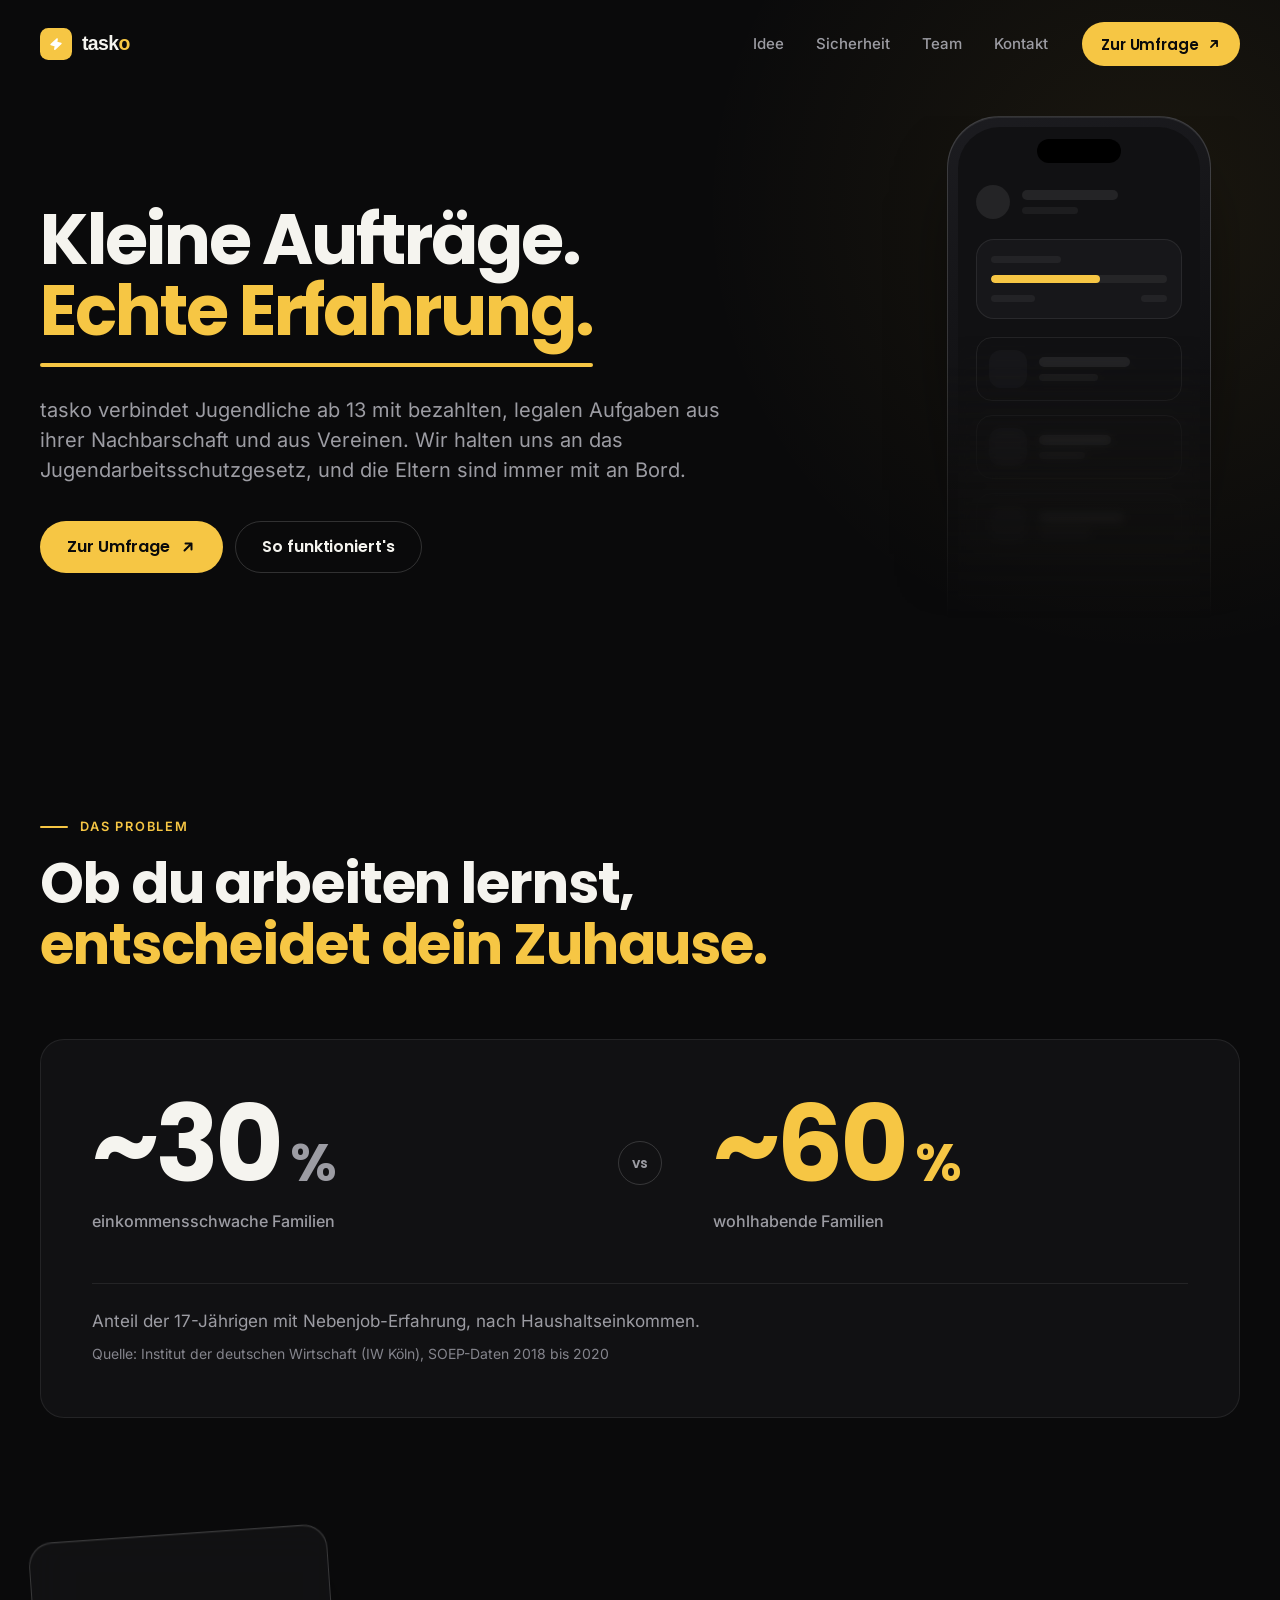
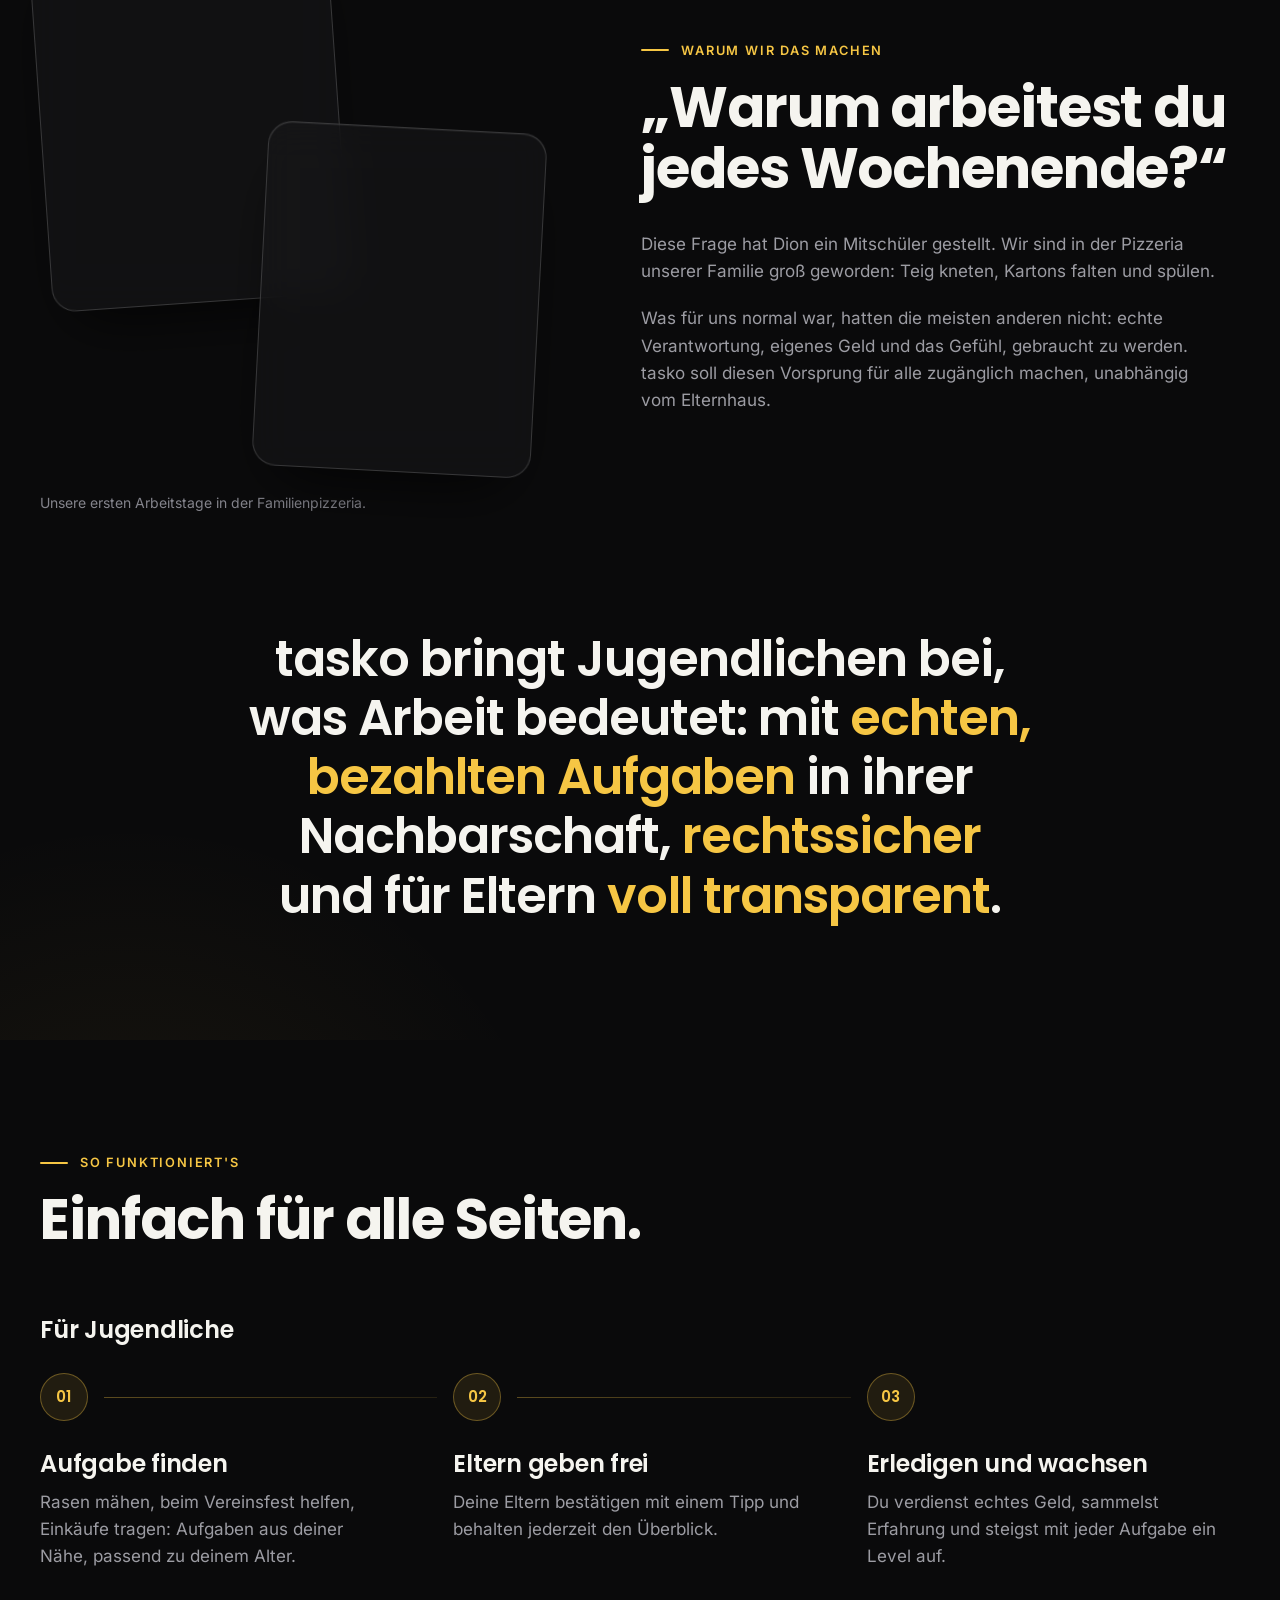
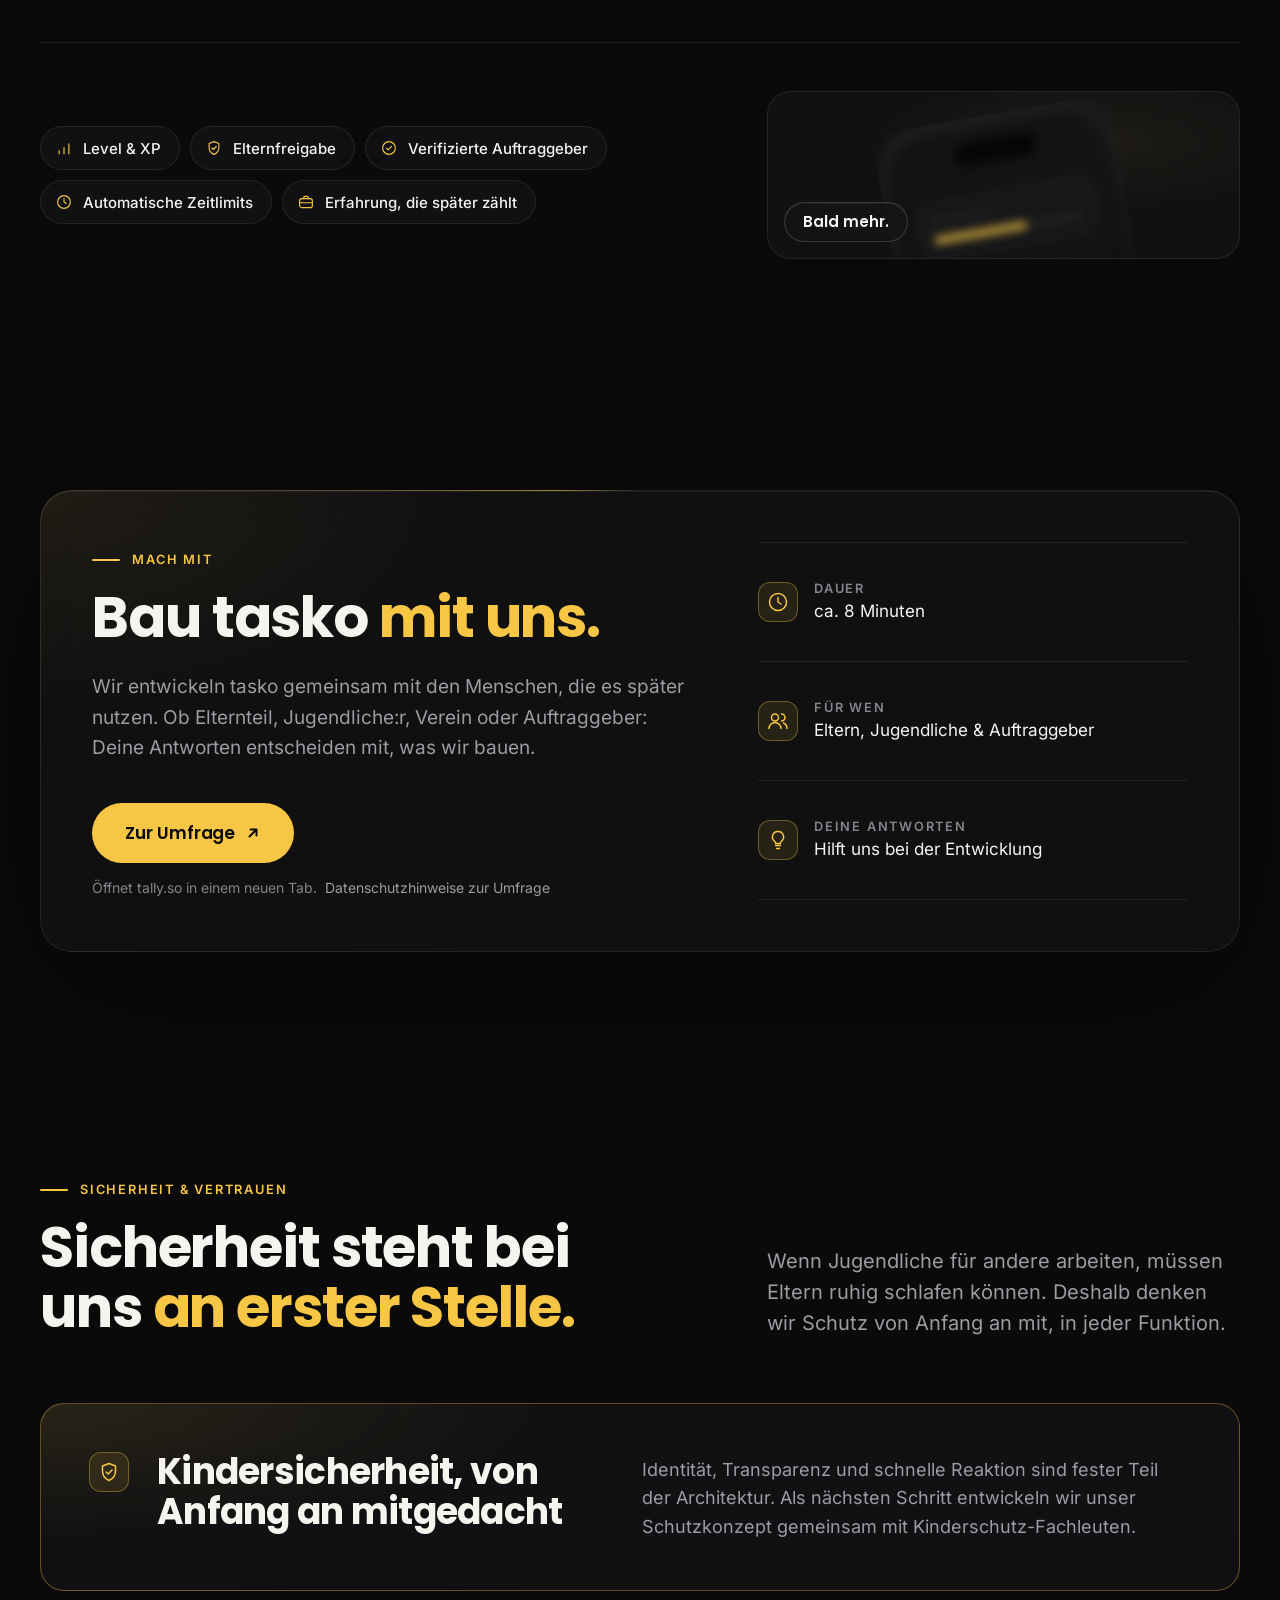
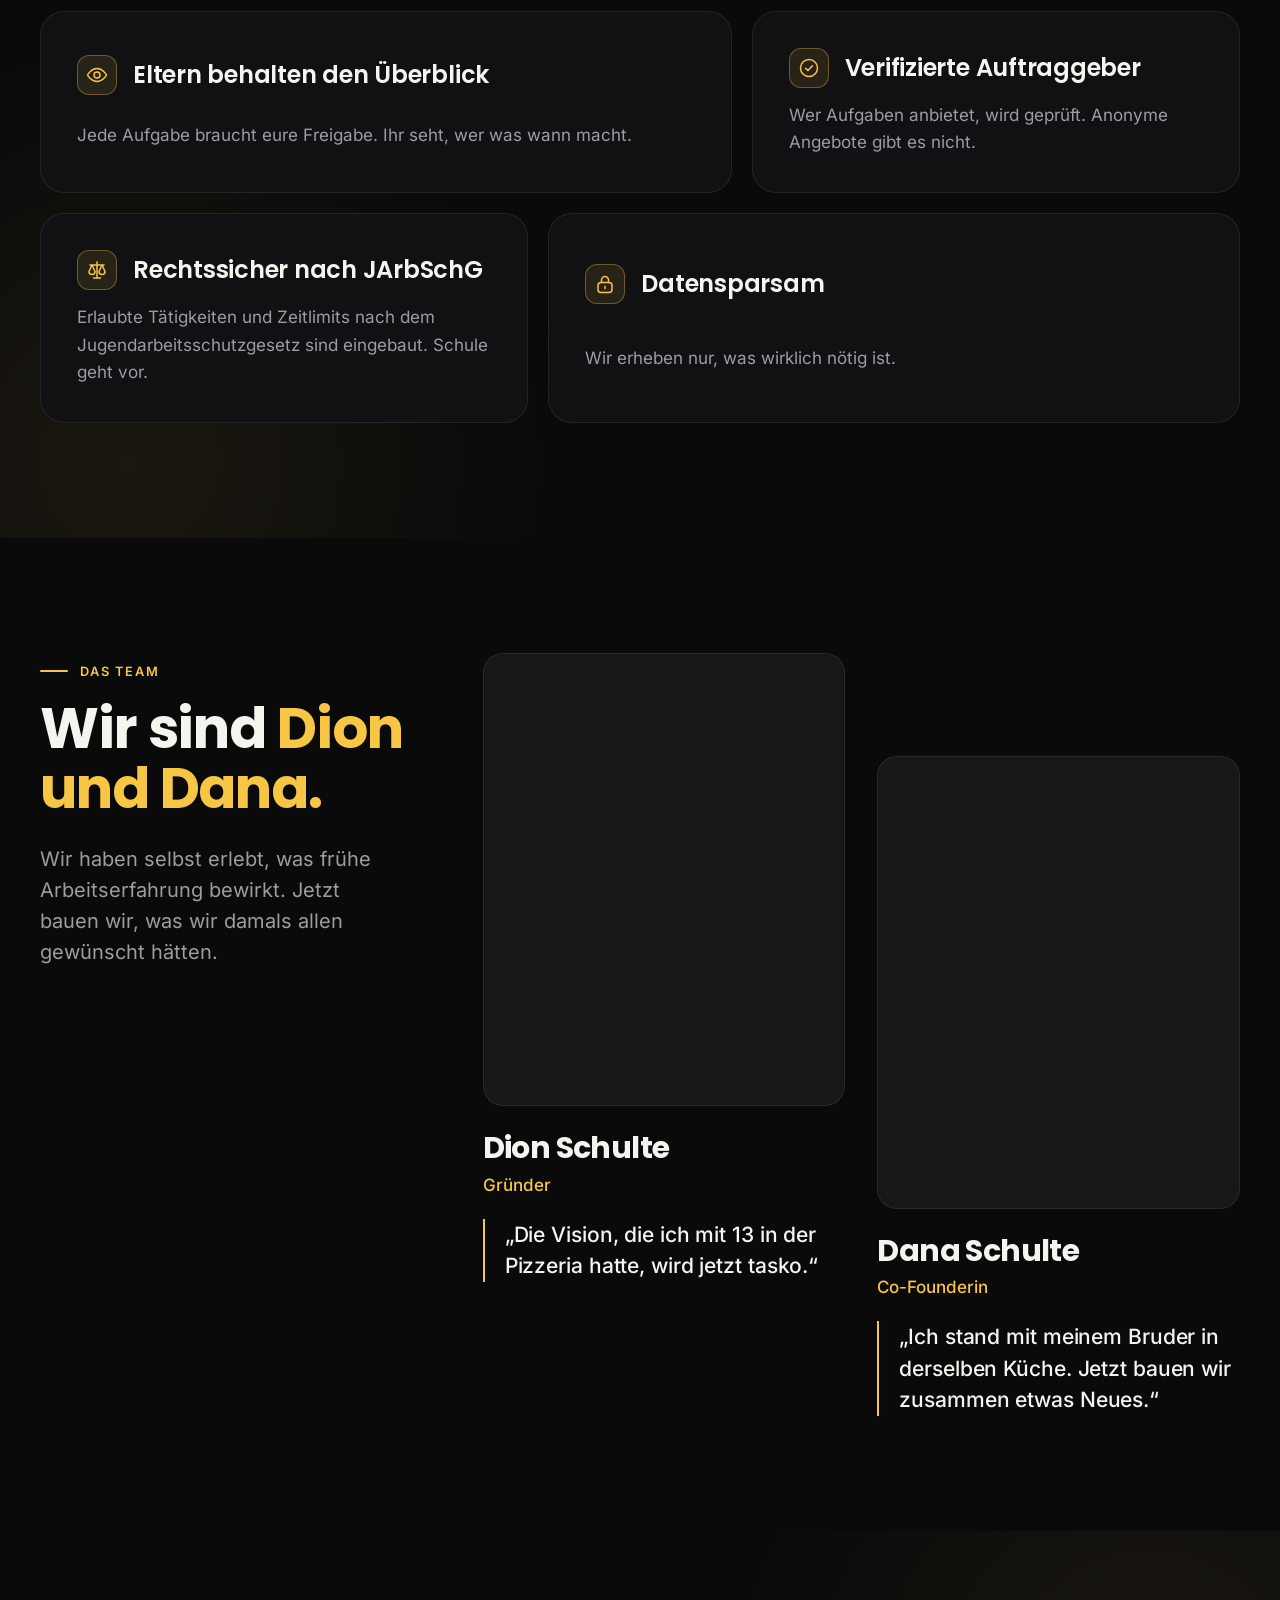
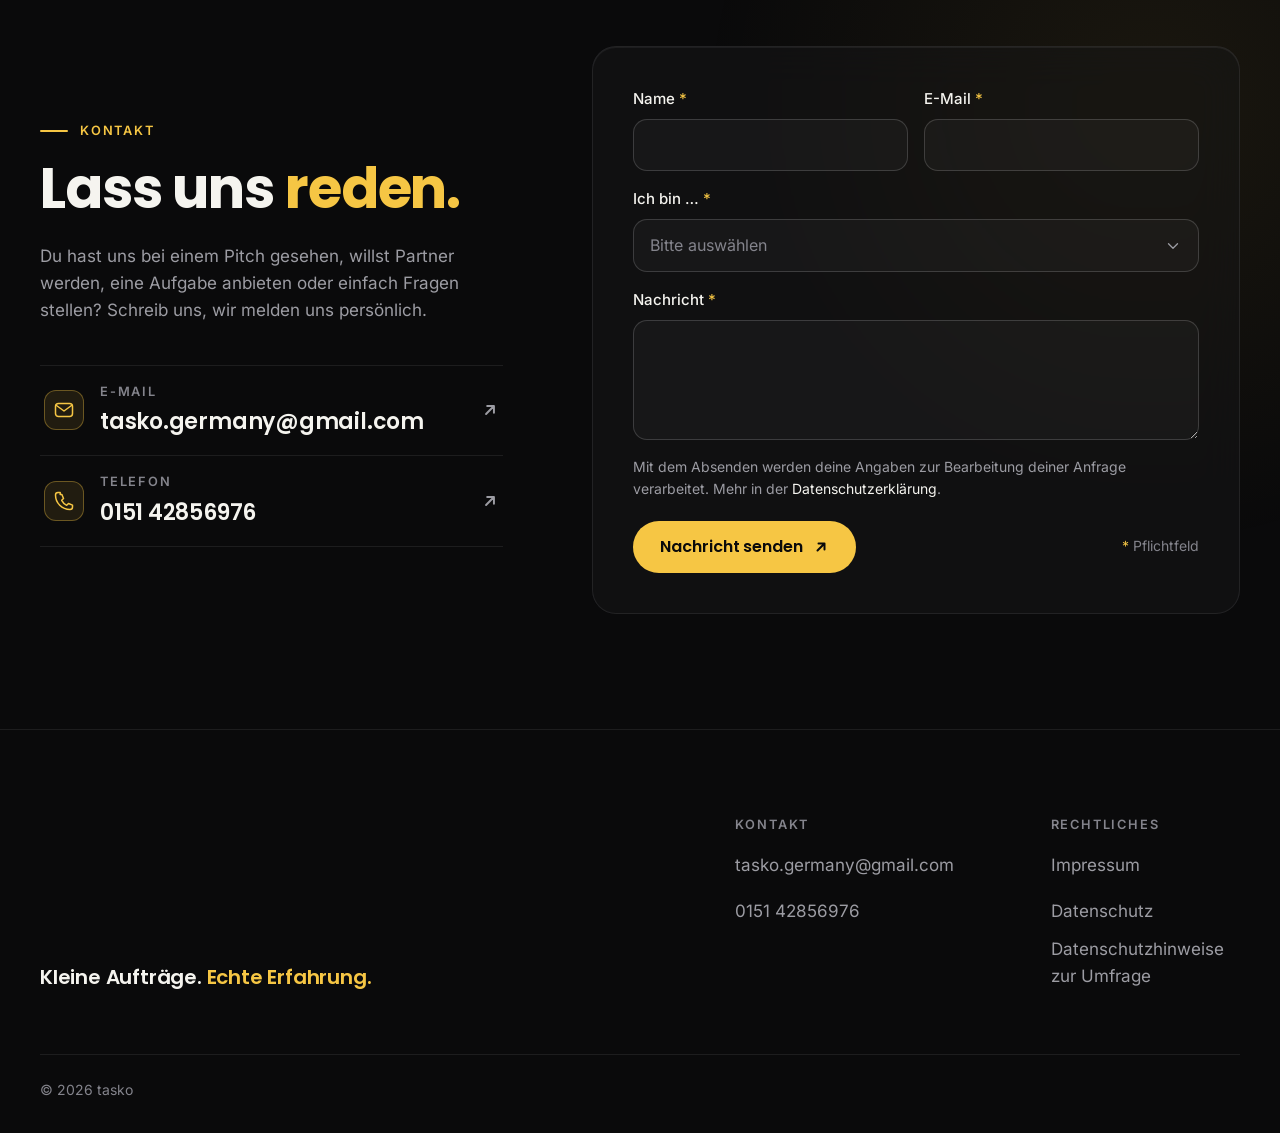
==== commit 90eec253: "V1.1: Umfragedauer, Entwurfshinweise und Impressum bereinigt" ====
--- a/index.html
+++ b/index.html
@@ -414,7 +414,7 @@
             <ul class="survey__meta" role="list">
               <li>
                 <span class="icon-frame" aria-hidden="true"><svg class="icon"><use href="#i-clock"/></svg></span>
-                <span><span class="survey__meta-label">Dauer</span>ca. 3 Minuten</span>
+                <span><span class="survey__meta-label">Dauer</span>ca. 8 Minuten</span>
               </li>
               <li>
                 <span class="icon-frame" aria-hidden="true"><svg class="icon"><use href="#i-users"/></svg></span>
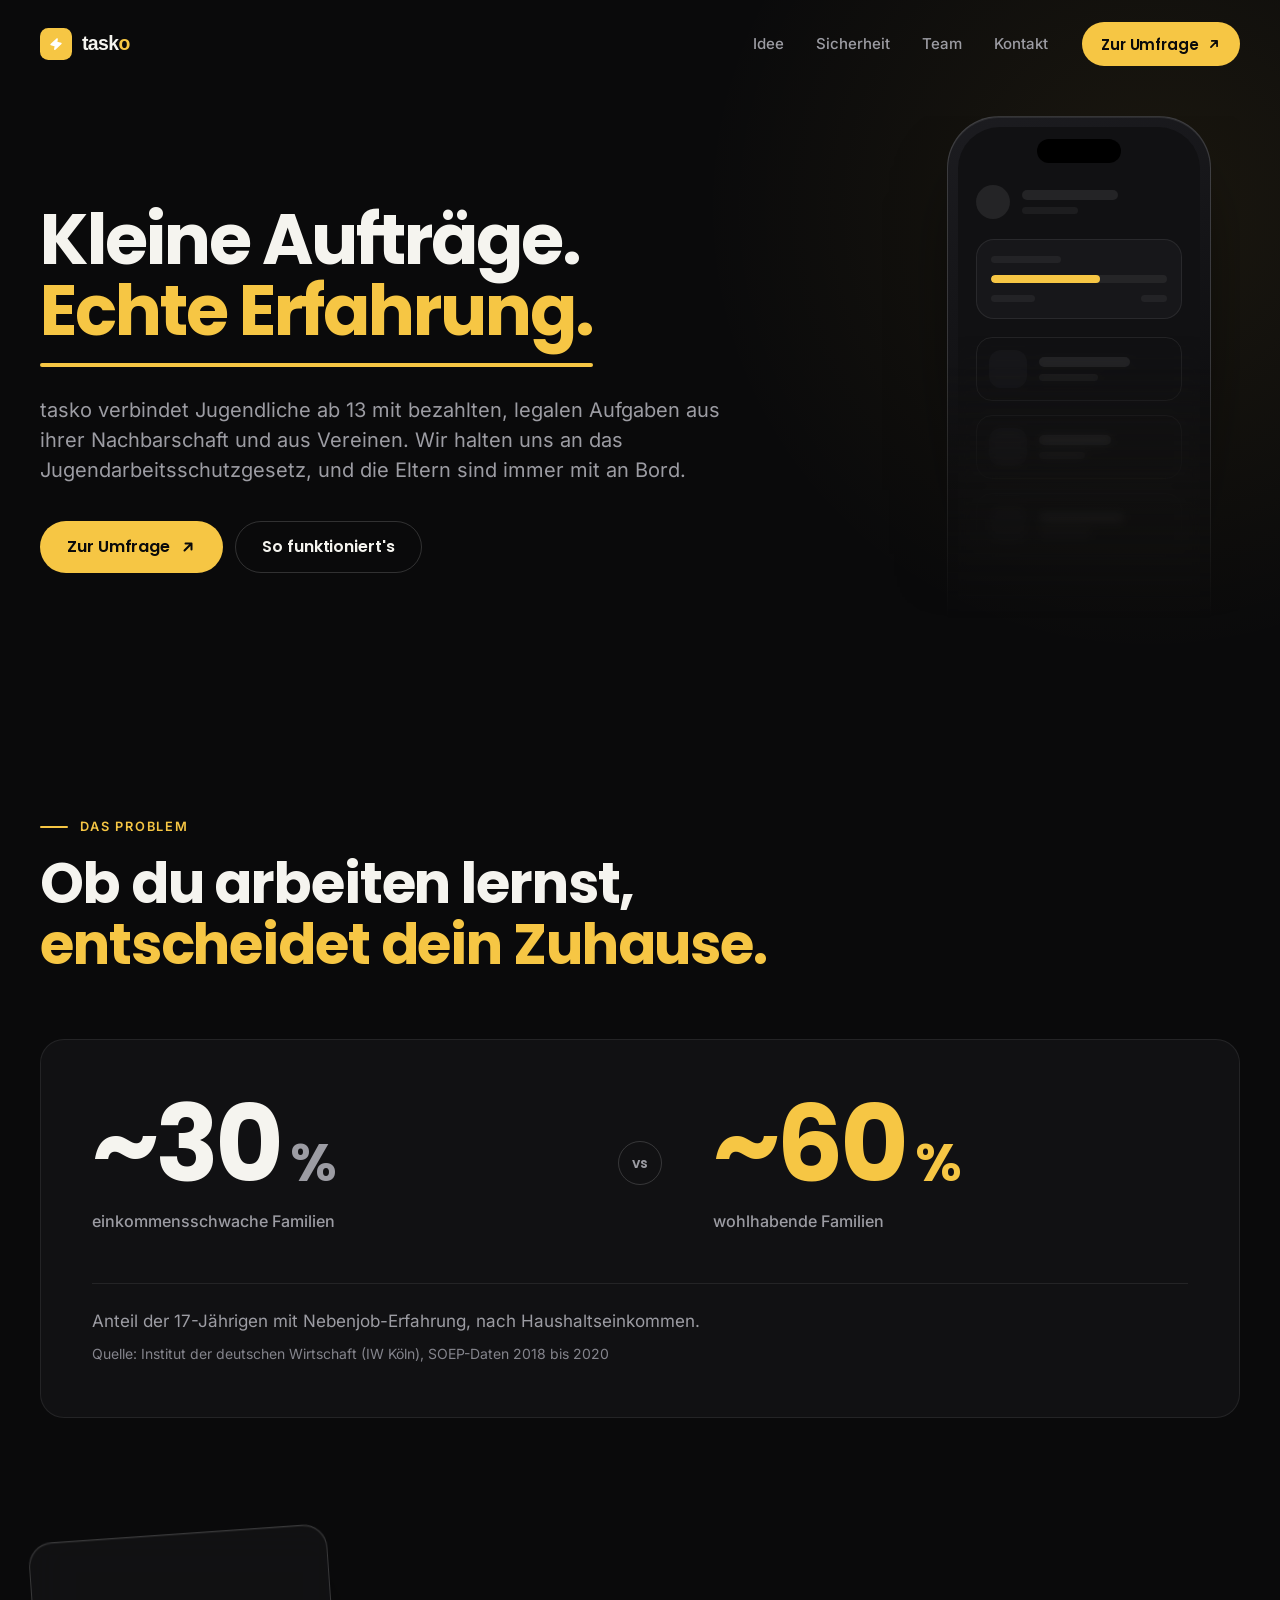
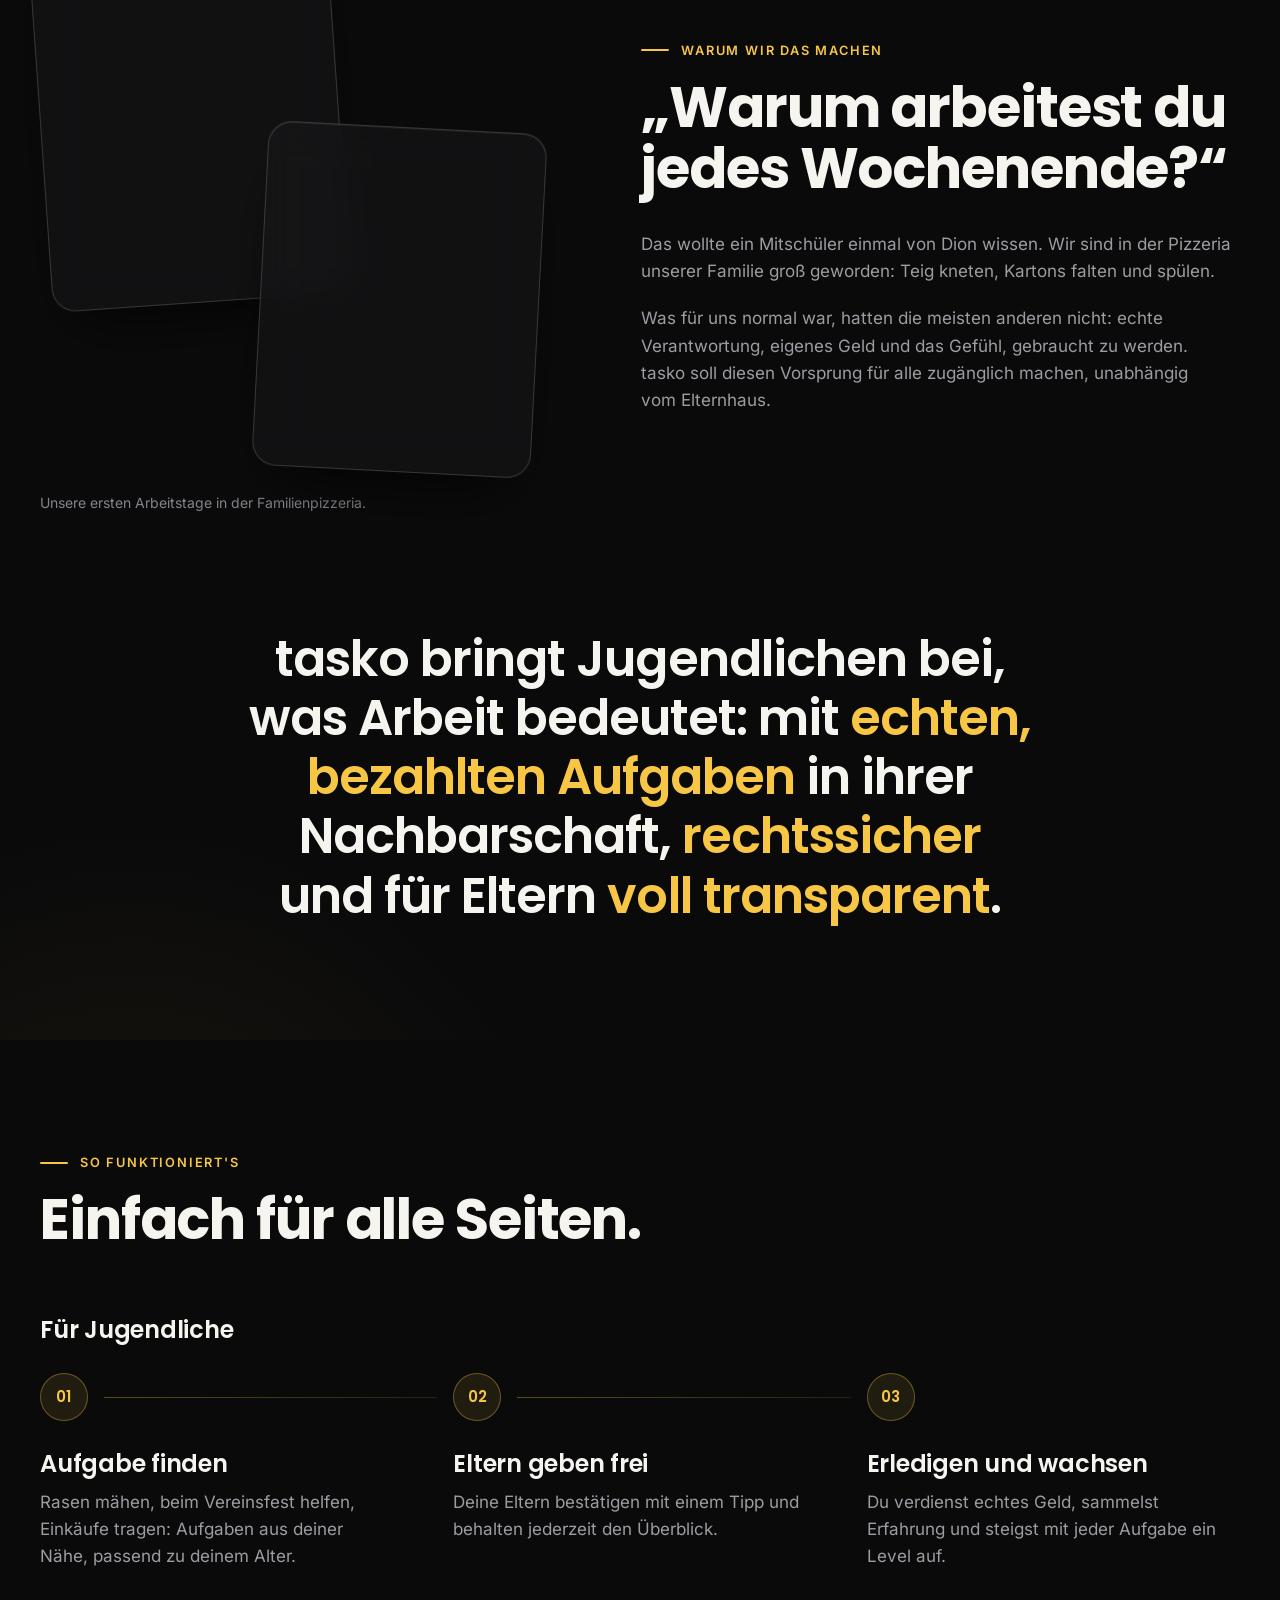
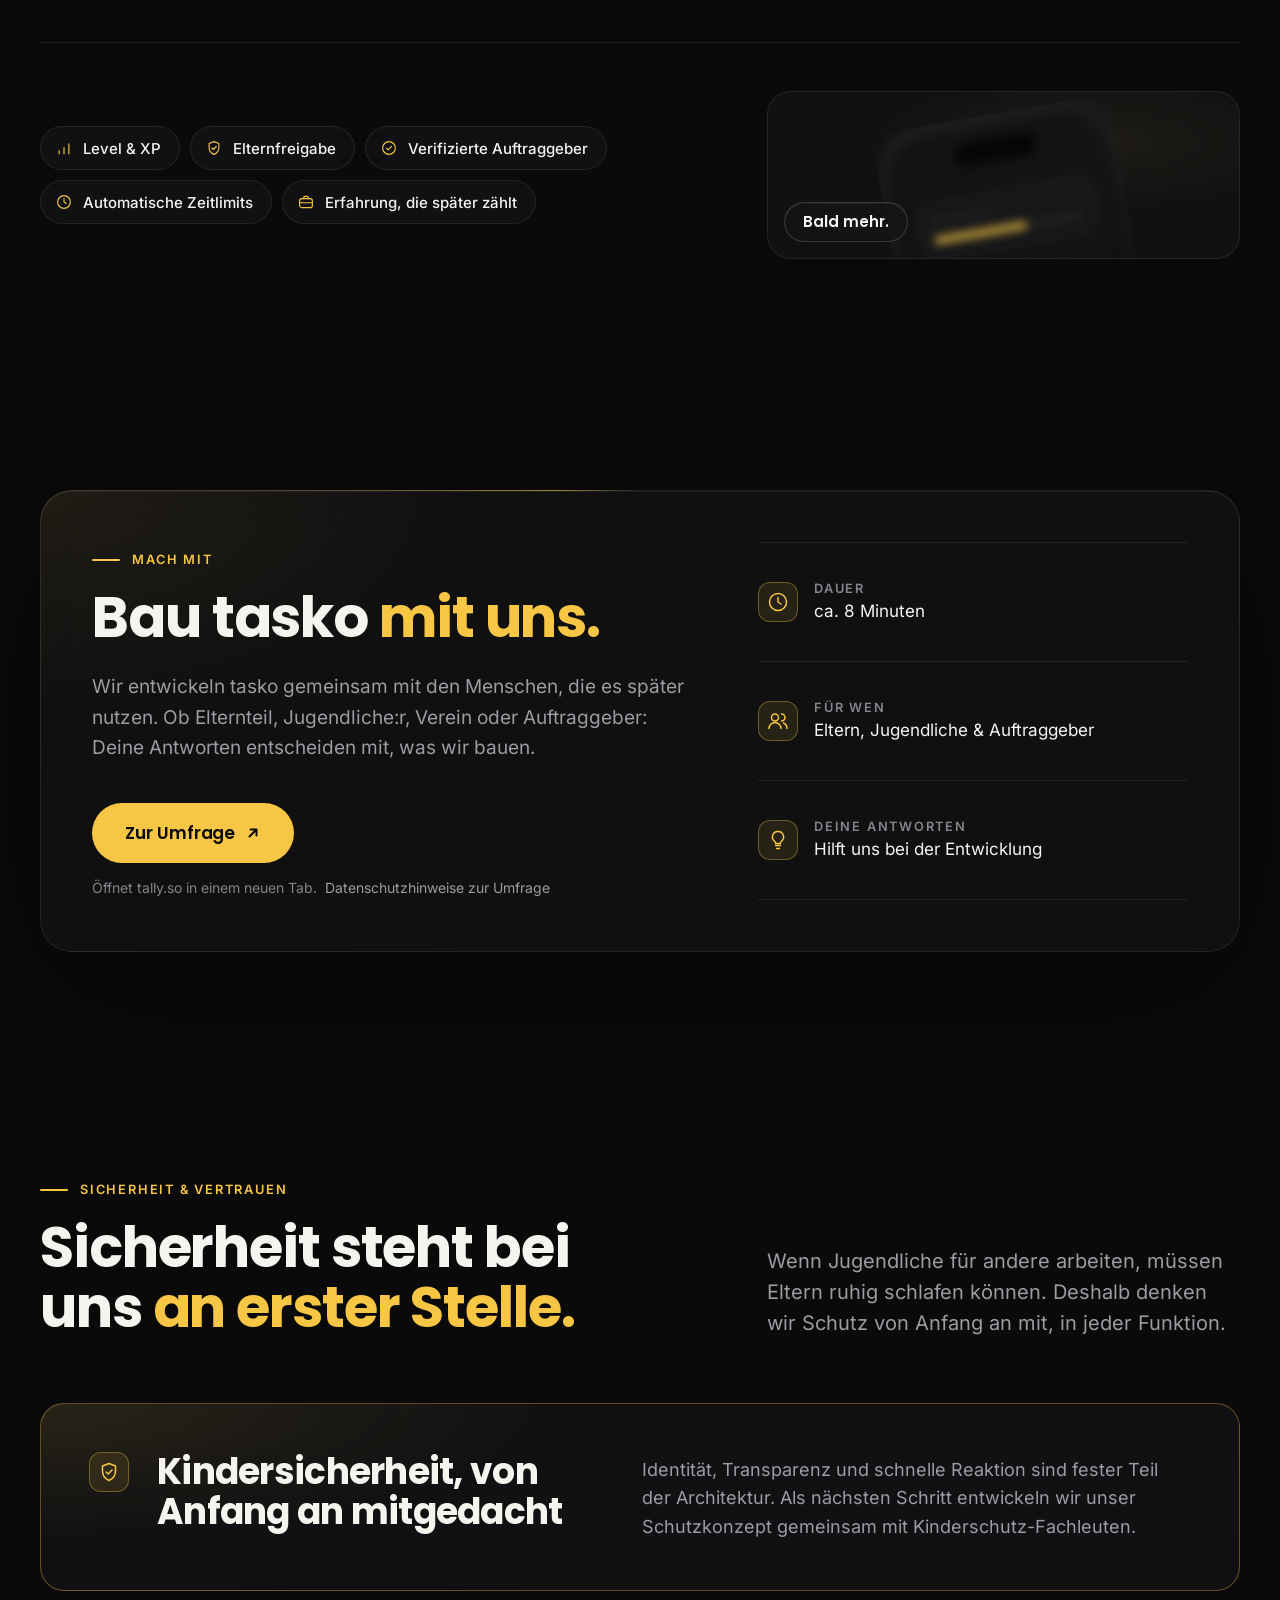
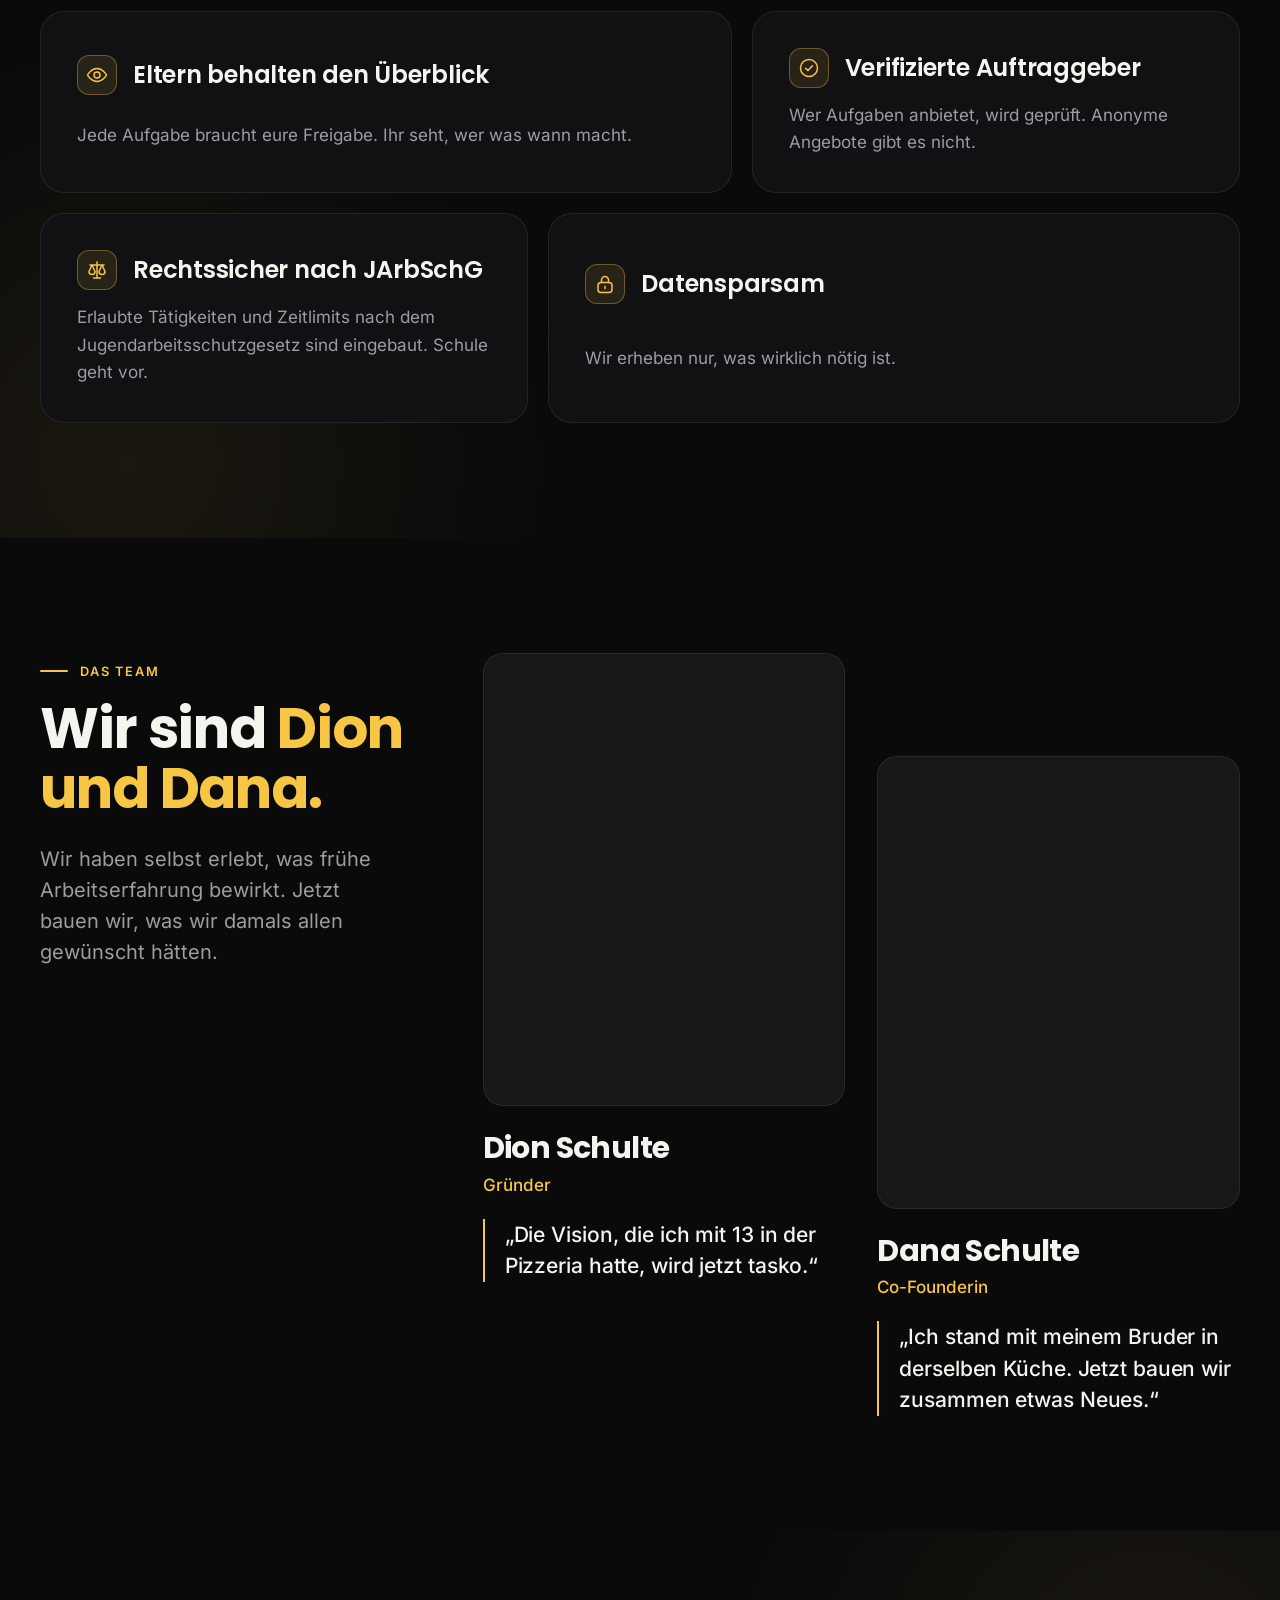
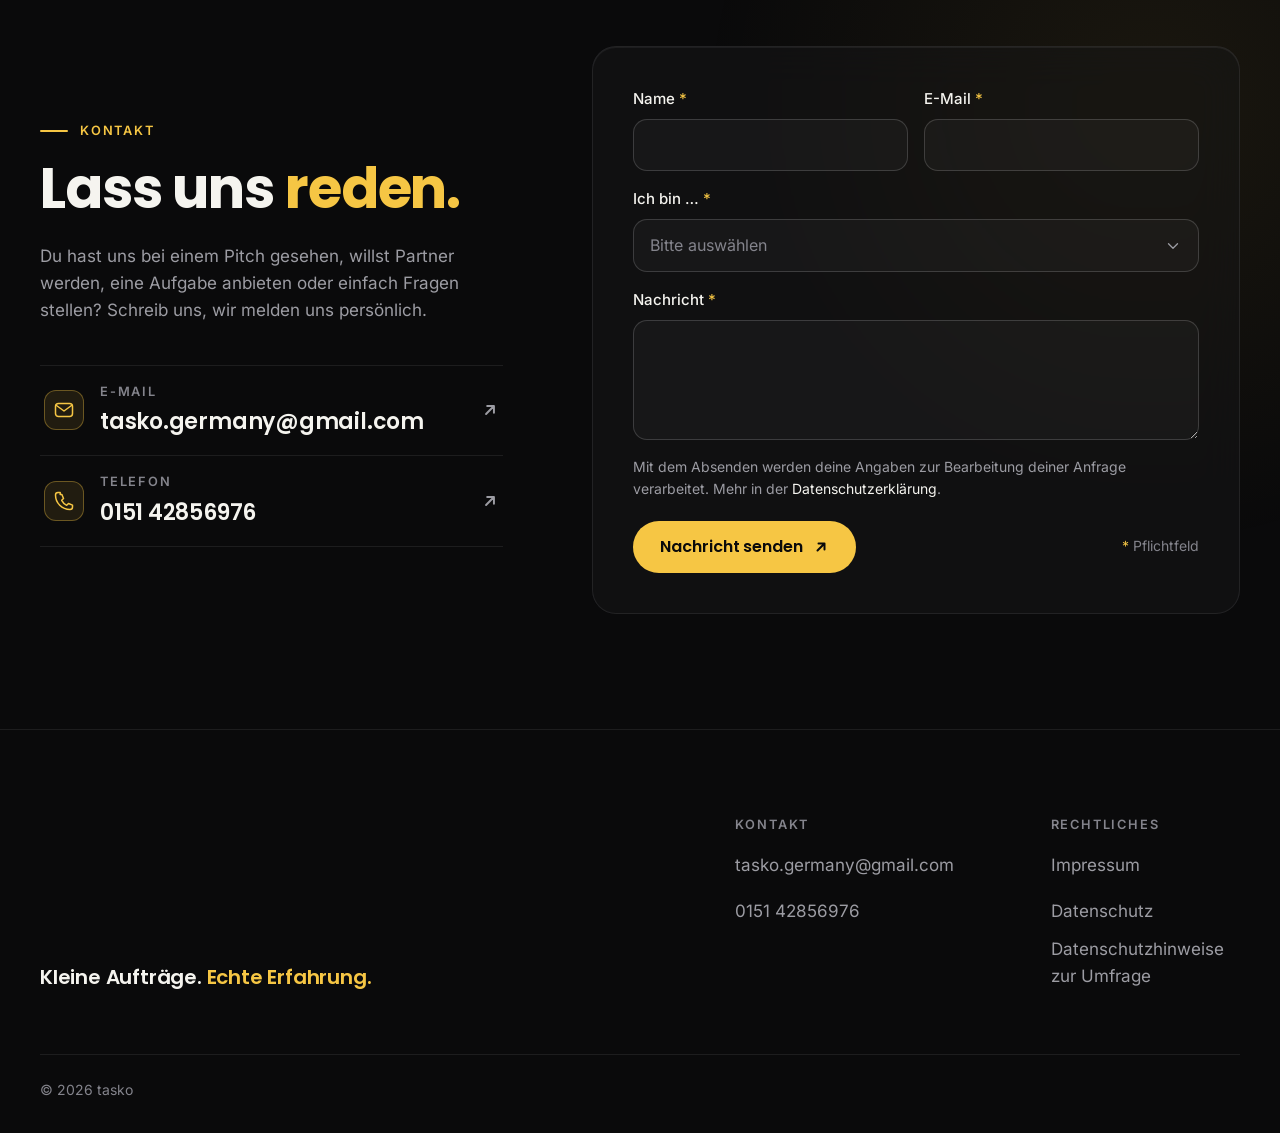
==== commit 51d0dfc9: "Story-Satz korrigiert" ====
--- a/index.html
+++ b/index.html
@@ -279,7 +279,7 @@
               <p>„Warum arbeitest du jedes Wochenende?“</p>
             </blockquote>
             <!-- TODO: Copy final -->
-            <p class="story__body">Diese Frage hat Dion ein Mitschüler gestellt. Wir sind in der Pizzeria unserer Familie groß geworden: Teig kneten, Kartons falten und spülen.</p>
+            <p class="story__body">Das wollte ein Mitschüler einmal von Dion wissen. Wir sind in der Pizzeria unserer Familie groß geworden: Teig kneten, Kartons falten und spülen.</p>
             <p class="story__body">Was für uns normal war, hatten die meisten anderen nicht: echte Verantwortung, eigenes Geld und das Gefühl, gebraucht zu werden. tasko soll diesen Vorsprung für alle zugänglich machen, unabhängig vom Elternhaus.</p>
           </div>
         </div>
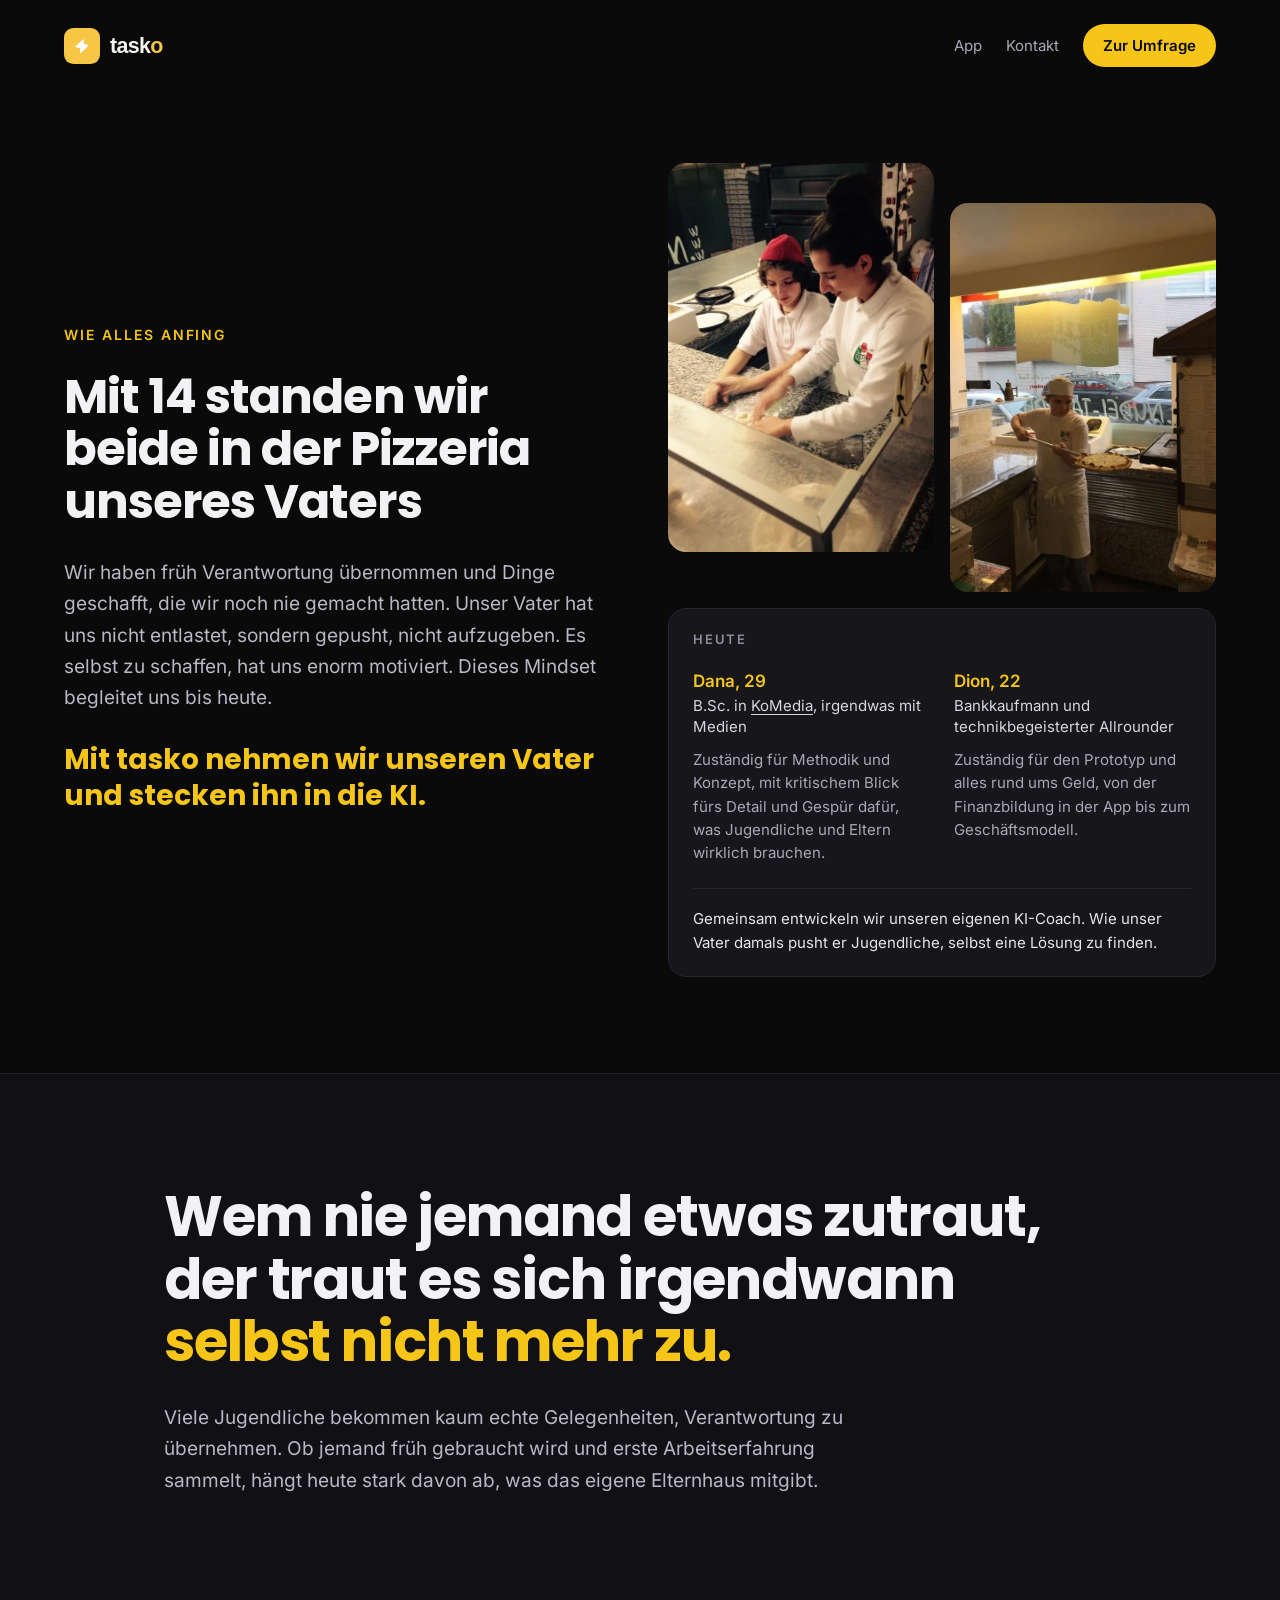
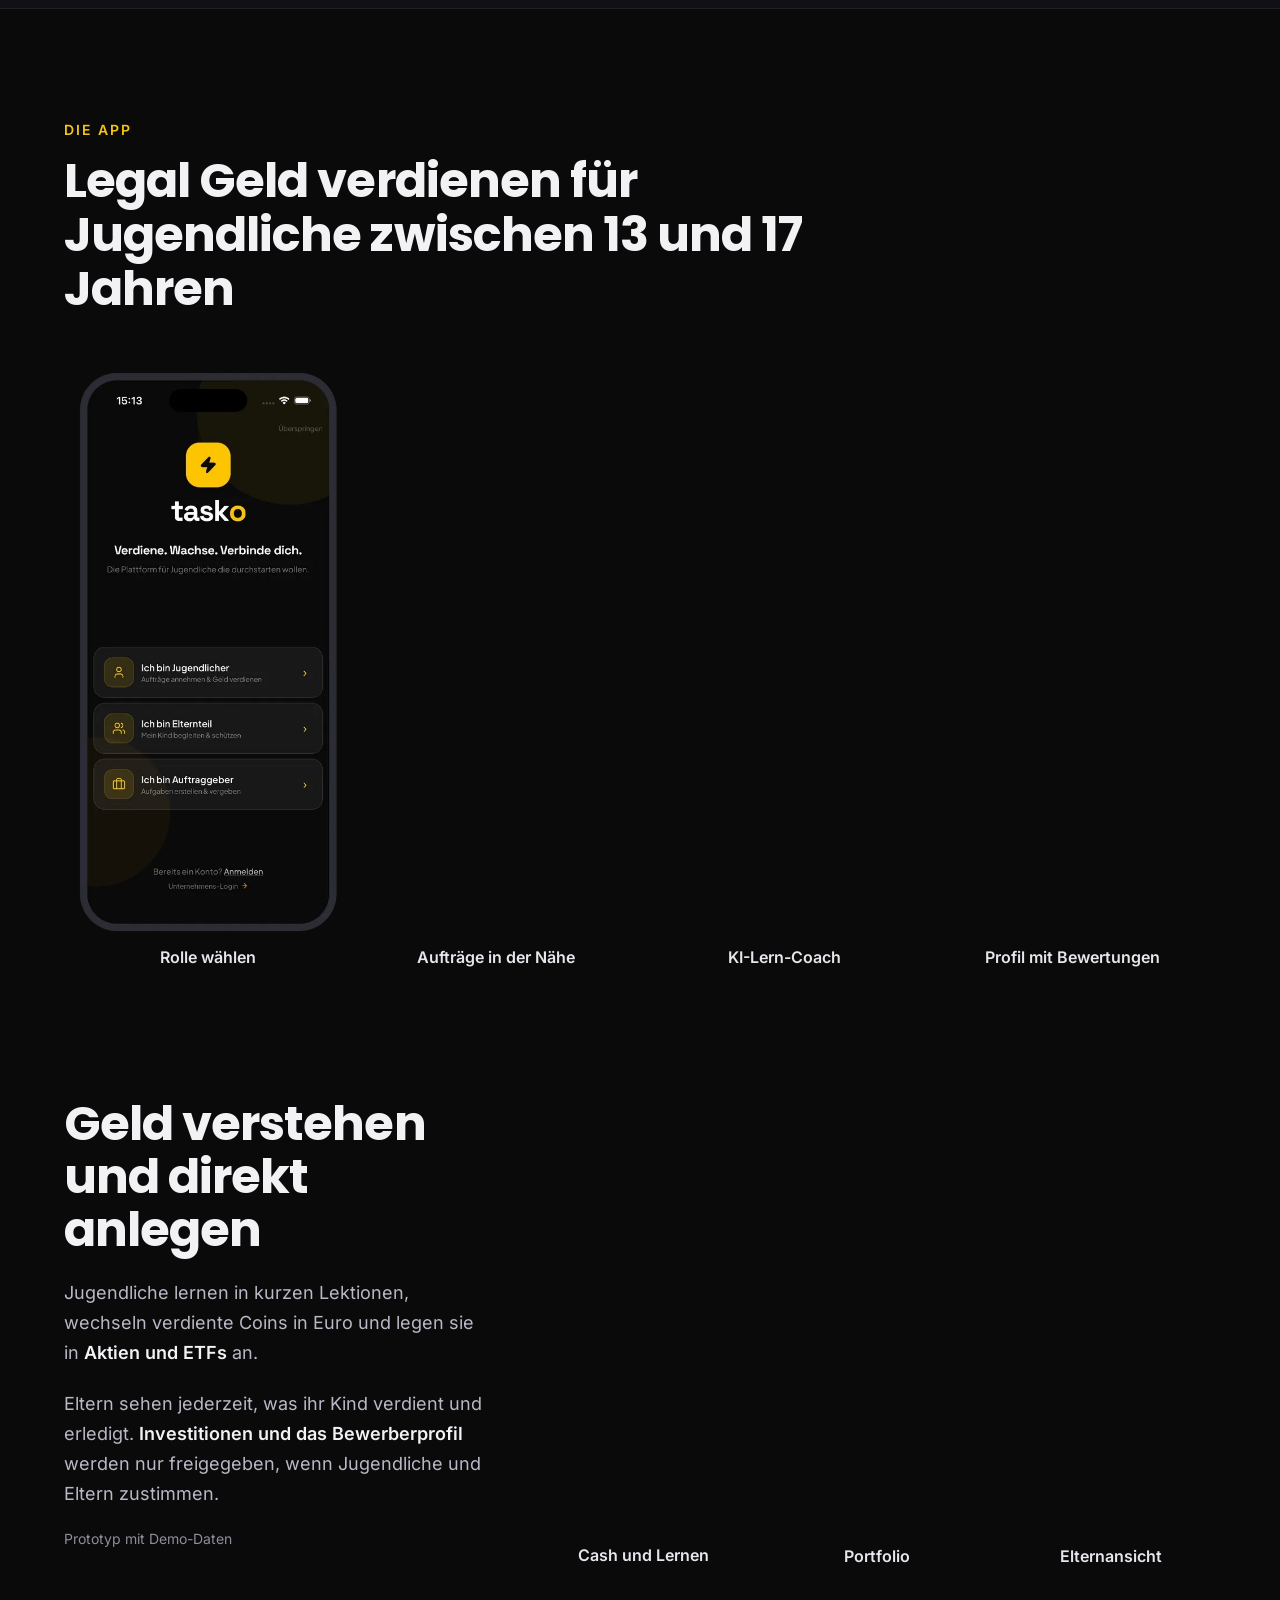
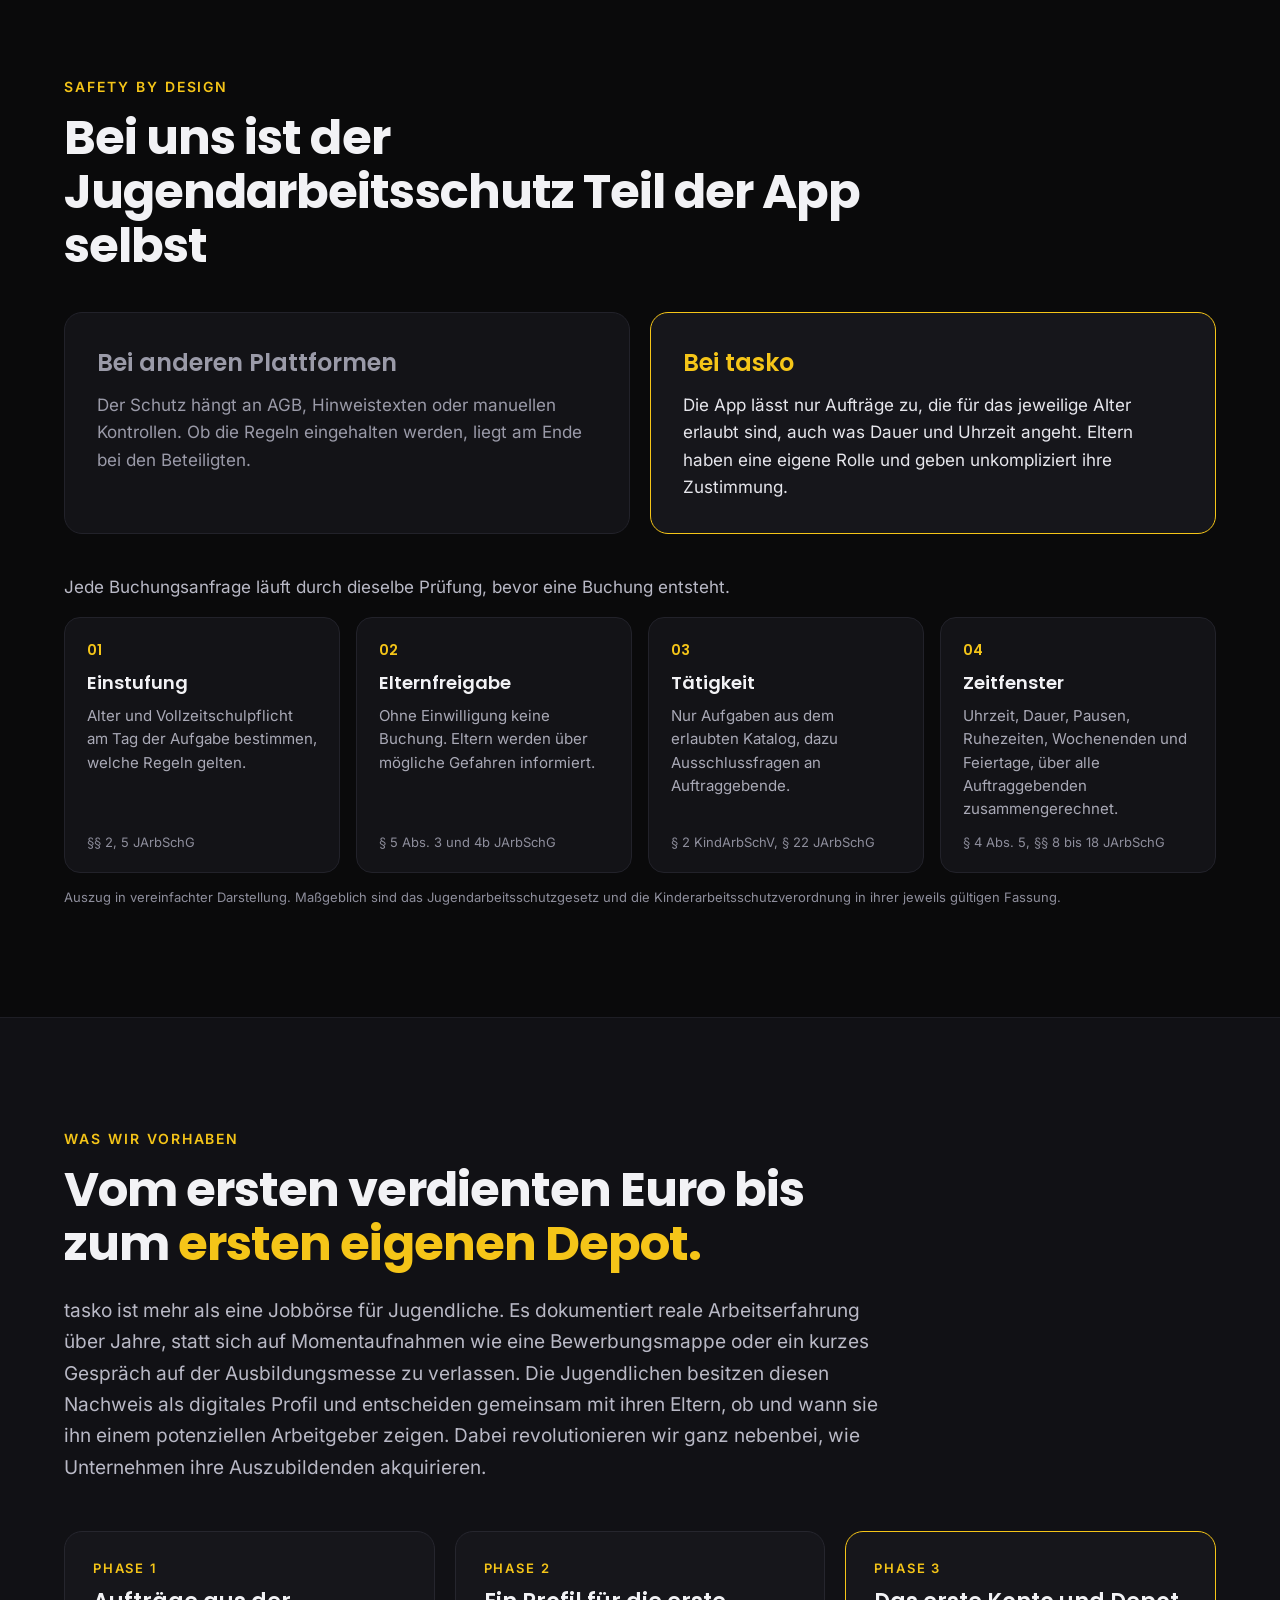
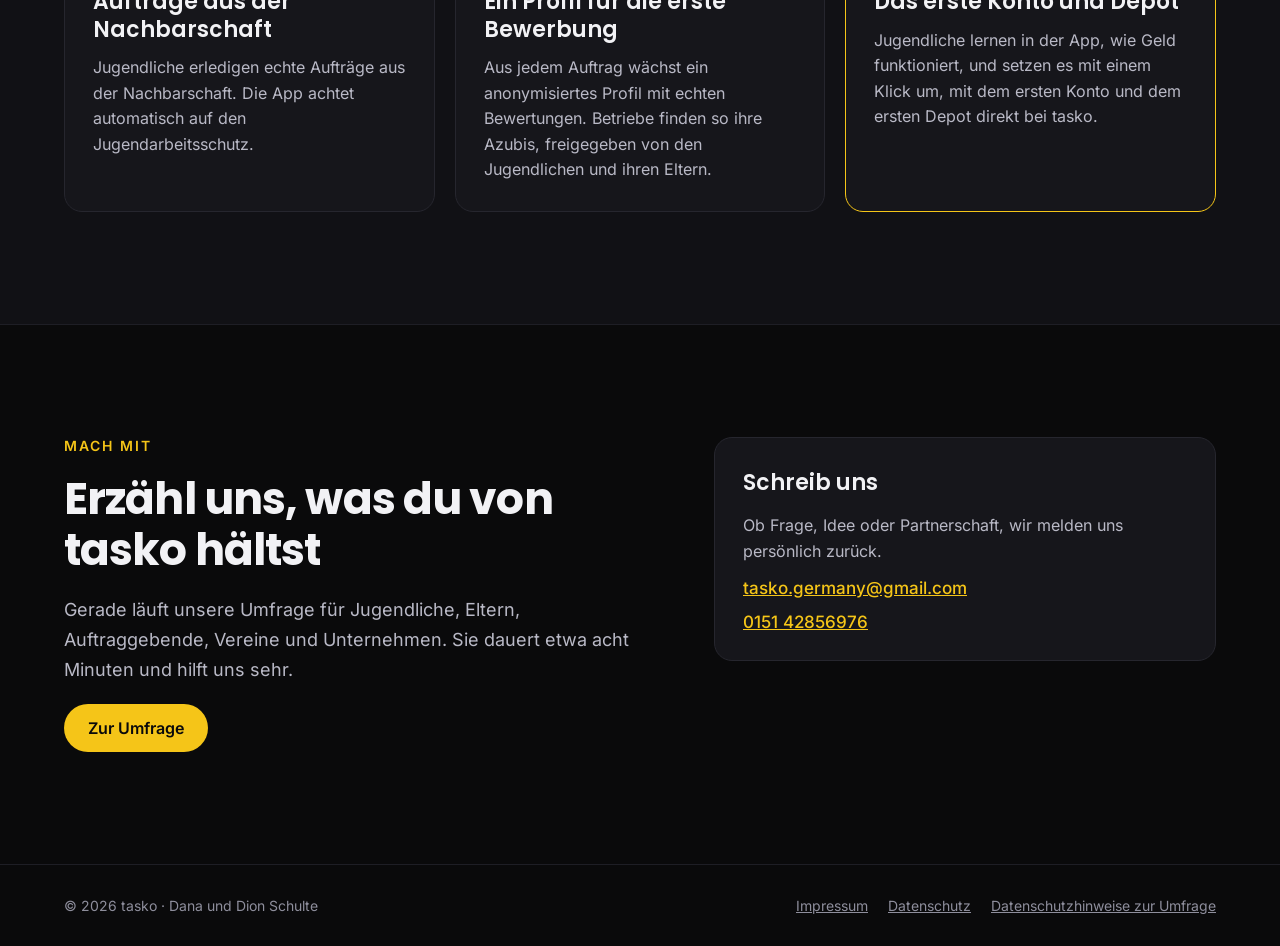
==== commit f2e3b60c: "Neue Startseite: Geschichte von Dana und Dion, App, Safety by Design Startseite - Komplett neu nach " ====
--- a/index.html
+++ b/index.html
@@ -4,11 +4,10 @@
   <meta charset="utf-8">
   <meta name="viewport" content="width=device-width, initial-scale=1, viewport-fit=cover">
   <!-- Sicherheit (GitHub Pages erlaubt keine eigenen HTTP-Header, daher per Meta; frame-ancestors geht per Meta nicht) -->
-  <meta http-equiv="Content-Security-Policy" content="default-src 'self'; connect-src 'self' https://formspree.io; form-action https://formspree.io; img-src 'self' data:; font-src 'self'; style-src 'self'; script-src 'self'; base-uri 'self'; object-src 'none'">
+  <meta http-equiv="Content-Security-Policy" content="default-src 'self'; img-src 'self' data:; font-src 'self'; style-src 'self'; script-src 'none'; form-action 'none'; base-uri 'self'; object-src 'none'">
   <meta name="referrer" content="strict-origin-when-cross-origin">
-  <title>tasko | Bezahlte Aufgaben für Jugendliche</title>
-  <!-- TODO: Copy final -->
-  <meta name="description" content="Jobs für Jugendliche: Mit tasko Taschengeld verdienen ab 13. Legale Nebenjobs für Schüler und Nachbarschaftshilfe, sicher und mit Elternfreigabe.">
+  <title>tasko | Legal Geld verdienen für Jugendliche zwischen 13 und 17</title>
+  <meta name="description" content="Mit tasko verdienen Jugendliche zwischen 13 und 17 Jahren legal Geld mit Aufträgen aus der Nachbarschaft. Die App achtet automatisch auf den Jugendarbeitsschutz.">
   <meta name="color-scheme" content="dark">
   <meta name="theme-color" content="#0A0A0B">
   <link rel="canonical" href="https://taskoapp.de/">
@@ -18,25 +17,23 @@
   <meta property="og:locale" content="de_DE">
   <meta property="og:site_name" content="tasko">
   <meta property="og:url" content="https://taskoapp.de/">
-  <meta property="og:title" content="tasko | Kleine Aufträge. Echte Erfahrung.">
-  <!-- TODO: og:description rechtlich prüfen lassen -->
-  <meta property="og:description" content="Bezahlte, legale Aufgaben für Jugendliche ab 13 aus der Nachbarschaft. Wir halten uns an das Jugendarbeitsschutzgesetz, und die Eltern sind immer mit an Bord.">
+  <meta property="og:title" content="tasko | Legal Geld verdienen für Jugendliche zwischen 13 und 17">
+  <meta property="og:description" content="Mit tasko verdienen Jugendliche zwischen 13 und 17 Jahren legal Geld mit Aufträgen aus der Nachbarschaft. Die App achtet automatisch auf den Jugendarbeitsschutz.">
+  <!-- TODO: neues Vorschaubild ohne alten Claim -->
   <meta property="og:image" content="https://taskoapp.de/assets/img/og/tasko-og.jpg">
   <meta property="og:image:width" content="1200">
   <meta property="og:image:height" content="630">
-  <meta property="og:image:alt" content="tasko-Logo mit dem Claim „Kleine Aufträge. Echte Erfahrung.“">
+  <meta property="og:image:alt" content="tasko-Logo">
   <meta name="twitter:card" content="summary_large_image">
-  <meta name="twitter:title" content="tasko | Kleine Aufträge. Echte Erfahrung.">
-  <!-- TODO: twitter:description rechtlich prüfen lassen -->
-  <meta name="twitter:description" content="Bezahlte, legale Aufgaben für Jugendliche ab 13 aus der Nachbarschaft. Wir halten uns an das Jugendarbeitsschutzgesetz, und die Eltern sind immer mit an Bord.">
+  <meta name="twitter:title" content="tasko | Legal Geld verdienen für Jugendliche zwischen 13 und 17">
+  <meta name="twitter:description" content="Mit tasko verdienen Jugendliche zwischen 13 und 17 Jahren legal Geld mit Aufträgen aus der Nachbarschaft. Die App achtet automatisch auf den Jugendarbeitsschutz.">
   <meta name="twitter:image" content="https://taskoapp.de/assets/img/og/tasko-og.jpg">
 
-  <!-- Setzt <html class="js"> vor dem ersten Paint (Reveal-Startzustände ohne Flackern) -->
-  <script src="/assets/js/early.js?v=8"></script>
   <link rel="preload" href="/assets/fonts/poppins-700.woff2" as="font" type="font/woff2" crossorigin>
   <link rel="preload" href="/assets/fonts/inter-400.woff2" as="font" type="font/woff2" crossorigin>
-  <!-- ?v= bei jeder Änderung an CSS/JS hochzählen (Cache-Busting, siehe LAUNCH.md) -->
-  <link rel="stylesheet" href="/assets/css/style.css?v=10">
+  <!-- ?v= bei jeder Änderung an der CSS hochzählen (Cache-Busting, siehe LAUNCH.md) -->
+  <link rel="stylesheet" href="/assets/css/home.css?v=5">
+  <link rel="stylesheet" href="/assets/css/header.css?v=1">
 
   <link rel="icon" href="/favicon.svg" type="image/svg+xml">
   <link rel="apple-touch-icon" href="/apple-touch-icon.png">
@@ -49,609 +46,252 @@
     "url": "https://taskoapp.de/",
     "logo": "https://taskoapp.de/apple-touch-icon.png",
     "email": "tasko.germany@gmail.com",
-    "telephone": "+49 151 42856976",
-    "slogan": "Kleine Aufträge. Echte Erfahrung."
+    "telephone": "+49 151 42856976"
   }
   </script>
-
-  <!-- TODO: optional Umami/Plausible, cookieless -->
-
-  <script src="/assets/js/main.js?v=8" defer></script>
 </head>
 <body>
-  <!-- Icon-Sprite -->
-  <svg width="0" height="0" class="visually-hidden" aria-hidden="true" focusable="false">
-    <symbol id="i-arrow" viewBox="0 0 16 16">
-      <path d="M4.5 11.5 11.5 4.5M5.5 4.5h6v6"/>
-    </symbol>
-    <symbol id="i-clock" viewBox="0 0 24 24"><circle cx="12" cy="12" r="8.5"/><path d="M12 7.5V12l3 2"/></symbol>
-    <symbol id="i-users" viewBox="0 0 24 24"><circle cx="9" cy="8.5" r="3.5"/><path d="M3 19.5a6 6 0 0 1 12 0M15.5 5a3.5 3.5 0 0 1 0 7M17.5 14a6 6 0 0 1 3.5 5.5"/></symbol>
-    <symbol id="i-bulb" viewBox="0 0 24 24"><path d="M9.5 17.5h5M10.5 20.5h3M12 3.5a5.5 5.5 0 0 0-3.2 10c.5.4.7 1 .7 1.6v.4h5v-.4c0-.6.3-1.2.7-1.6A5.5 5.5 0 0 0 12 3.5Z"/></symbol>
-    <symbol id="i-levels" viewBox="0 0 24 24"><path d="M5.5 19.5v-4M12 19.5v-8M18.5 19.5v-13"/></symbol>
-    <symbol id="i-shield" viewBox="0 0 24 24"><path d="M12 3.5 5.5 6v5.2c0 4 2.7 7.6 6.5 9.3 3.8-1.7 6.5-5.3 6.5-9.3V6L12 3.5Z"/><path d="m9.2 12 2 2 3.8-4"/></symbol>
-    <symbol id="i-badge" viewBox="0 0 24 24"><circle cx="12" cy="12" r="8.5"/><path d="m8.6 12.2 2.3 2.3 4.5-4.8"/></symbol>
-    <symbol id="i-briefcase" viewBox="0 0 24 24"><rect x="3.5" y="7.5" width="17" height="12" rx="3"/><path d="M9 7.5V6a1.5 1.5 0 0 1 1.5-1.5h3A1.5 1.5 0 0 1 15 6v1.5M3.5 13h17"/></symbol>
-    <symbol id="i-eye" viewBox="0 0 24 24"><path d="M2.5 12S6 5.5 12 5.5 21.5 12 21.5 12 18 18.5 12 18.5 2.5 12 2.5 12Z"/><circle cx="12" cy="12" r="3"/></symbol>
-    <symbol id="i-scale" viewBox="0 0 24 24"><path d="M12 4v16M8.5 20h7M5 7h14M7 7l-3 6.5a3 3 0 0 0 6 0L7 7ZM17 7l-3 6.5a3 3 0 0 0 6 0L17 7Z"/></symbol>
-    <symbol id="i-lock" viewBox="0 0 24 24"><rect x="5" y="10.5" width="14" height="10" rx="3"/><path d="M8.5 10.5V8a3.5 3.5 0 0 1 7 0v2.5M12 14.5v2"/></symbol>
-    <symbol id="i-mail" viewBox="0 0 24 24"><rect x="3.5" y="5.5" width="17" height="13" rx="3"/><path d="m4.5 7.5 7.5 5.5 7.5-5.5"/></symbol>
-    <symbol id="i-phone" viewBox="0 0 24 24"><path d="M8.2 3.5H6A2.5 2.5 0 0 0 3.5 6c0 8 6.5 14.5 14.5 14.5a2.5 2.5 0 0 0 2.5-2.5v-1.9l-4-1.6-1.8 1.8a11 11 0 0 1-5-5l1.8-1.8-1.6-4H8.2Z"/></symbol>
-  </svg>
-
   <a class="skip-link" href="#main">Zum Inhalt springen</a>
 
-  <!-- ========== Navigation ========== -->
-  <header class="site-header">
-    <div class="container">
-    <nav class="nav" aria-label="Hauptnavigation">
-      <a class="nav__brand" href="#top" aria-label="tasko, zum Seitenanfang">
-        <img class="nav__badge" src="/assets/img/logo/tasko-badge.svg" alt="" width="32" height="32">
-        <!-- TODO: Wortmarke als SVG aus der Originaldatei exportieren -->
-        <img class="nav__wordmark" src="/assets/img/logo/tasko-wordmark.svg" alt="" width="68" height="22">
-      </a>
-
-      <ul class="nav__links" role="list">
-        <li><a class="nav__link" href="#idee">Idee</a></li>
-        <li><a class="nav__link" href="#sicherheit">Sicherheit</a></li>
-        <li><a class="nav__link" href="#team">Team</a></li>
-        <li><a class="nav__link" href="#kontakt">Kontakt</a></li>
-      </ul>
-
-      <a class="btn btn--primary btn--sm nav__cta" href="https://tally.so/r/EkyG24" target="_blank" rel="noopener">
-        <span class="label-long">Zur Umfrage</span><span class="label-short">Umfrage</span>
-        <svg class="btn__icon" aria-hidden="true" focusable="false"><use href="#i-arrow"/></svg>
-        <span class="visually-hidden">(öffnet in neuem Tab)</span>
-      </a>
-
-      <button class="nav__toggle" type="button" aria-expanded="false" aria-controls="menu" aria-label="Menü öffnen">
-        <span class="nav__toggle-lines" aria-hidden="true"></span>
-      </button>
+  <!-- ========== 1. Kopfzeile ========== -->
+  <header class="topbar" id="top">
+    <a class="topbar__brand" href="#top" aria-label="tasko, zum Seitenanfang">
+      <img class="topbar__badge" src="/assets/img/logo/tasko-badge.svg" alt="" width="36" height="36">
+      <img class="topbar__wordmark" src="/assets/img/logo/tasko-wordmark.svg" alt="" width="75" height="24">
+    </a>
+    <nav class="topbar__nav" aria-label="Hauptnavigation">
+      <a class="topbar__link" href="#app">App</a>
+      <a class="topbar__link" href="#kontakt">Kontakt</a>
+      <a class="topbar__cta" href="https://tally.so/r/EkyG24" target="_blank" rel="noopener">Zur Umfrage<span class="visually-hidden"> (öffnet in neuem Tab)</span></a>
     </nav>
-    </div>
   </header>
 
-  <!-- ========== Mobil-Menü ========== -->
-  <div class="menu" id="menu">
-    <div class="menu__inner container">
-      <nav aria-label="Mobile Navigation">
-        <ul class="menu__list" role="list">
-          <li><a class="menu__link" href="#idee"><span class="menu__num" aria-hidden="true">01</span>Idee</a></li>
-          <li><a class="menu__link" href="#sicherheit"><span class="menu__num" aria-hidden="true">02</span>Sicherheit</a></li>
-          <li><a class="menu__link" href="#team"><span class="menu__num" aria-hidden="true">03</span>Team</a></li>
-          <li><a class="menu__link" href="#kontakt"><span class="menu__num" aria-hidden="true">04</span>Kontakt</a></li>
-        </ul>
-      </nav>
-      <div class="menu__foot">
-        <a class="btn btn--primary" href="https://tally.so/r/EkyG24" target="_blank" rel="noopener">
-          Zur Umfrage
-          <svg class="btn__icon" aria-hidden="true" focusable="false"><use href="#i-arrow"/></svg>
-          <span class="visually-hidden">(öffnet in neuem Tab)</span>
-        </a>
-        <div class="menu__contact">
-          <a class="link" href="mailto:tasko.germany@gmail.com">tasko.germany@gmail.com</a>
-          <a class="link" href="tel:+4915142856976">0151 42856976</a>
-        </div>
-      </div>
-    </div>
-  </div>
-
   <main id="main" tabindex="-1">
 
-    <!-- ========== 1. Hero ========== -->
-    <section class="hero has-glow has-glow--tr" id="top" aria-labelledby="hero-title">
-      <div class="container hero__grid">
-        <div class="hero__text">
-          <!-- TODO: Copy final -->
-          <h1 class="hero__title" id="hero-title">
-            <span class="hero__line"><span class="w">Kleine</span> <span class="w">Aufträge.</span></span>
-            <em class="hl hero__line"><span class="w">Echte</span> <span class="w">Erfahrung.</span></em>
-          </h1>
-
-          <!-- TODO: Copy final -->
-          <!-- TODO: 2. Satz rechtlich prüfen lassen -->
-          <p class="lead hero__lead">tasko verbindet Jugendliche ab 13 mit bezahlten, legalen Aufgaben aus ihrer Nachbarschaft und aus Vereinen. Wir halten uns an das Jugendarbeitsschutzgesetz, und die Eltern sind immer mit an Bord.</p>
-
-          <div class="btn-row hero__actions">
-            <a class="btn btn--primary" href="https://tally.so/r/EkyG24" target="_blank" rel="noopener">
-              Zur Umfrage
-              <svg class="btn__icon" aria-hidden="true" focusable="false"><use href="#i-arrow"/></svg>
-              <span class="visually-hidden">(öffnet in neuem Tab)</span>
-            </a>
-            <a class="btn btn--secondary" href="#so-gehts">So funktioniert's</a>
-          </div>
-        </div>
-
-        <!-- Abstraktes Smartphone-Mockup (dekorativ, keine echten Screens) -->
-        <div class="hero__visual" aria-hidden="true">
-          <div class="hero__phone-wrap">
-            <div class="phone">
-              <div class="phone__screen">
-                <span class="phone__island"></span>
-                <div class="sk-row">
-                  <span class="sk sk--avatar"></span>
-                  <span class="sk-stack">
-                    <span class="sk sk--w60"></span>
-                    <span class="sk sk--w35 sk--thin"></span>
-                  </span>
-                </div>
-                <div class="sk-level">
-                  <span class="sk sk--w40 sk--thin"></span>
-                  <span class="sk-level__track"><span class="sk-level__fill"></span></span>
-                  <span class="sk-row sk-row--between">
-                    <span class="sk sk--w25 sk--thin"></span>
-                    <span class="sk sk--w15 sk--thin"></span>
-                  </span>
-                </div>
-                <div class="sk-card">
-                  <span class="sk sk--square"></span>
-                  <span class="sk-stack">
-                    <span class="sk sk--w70"></span>
-                    <span class="sk sk--w45 sk--thin"></span>
-                  </span>
-                </div>
-                <div class="sk-card">
-                  <span class="sk sk--square"></span>
-                  <span class="sk-stack">
-                    <span class="sk sk--w55"></span>
-                    <span class="sk sk--w35 sk--thin"></span>
-                  </span>
-                </div>
-                <div class="sk-card">
-                  <span class="sk sk--square"></span>
-                  <span class="sk-stack">
-                    <span class="sk sk--w65"></span>
-                    <span class="sk sk--w40 sk--thin"></span>
-                  </span>
-                </div>
-              </div>
-            </div>
-          </div>
-        </div>
-      </div>
-    </section>
-
-    <!-- ========== 2. Problem, Story & Lösung ========== -->
-    <section class="section idee has-glow has-glow--bl" id="idee" aria-labelledby="idee-title">
-      <div class="container">
-
-        <!-- Teil A: Problem -->
-        <div class="problem">
-          <div class="section__head" data-reveal-group>
-            <!-- TODO: Copy final -->
-            <p class="eyebrow">Das Problem</p>
-            <h2 id="idee-title">Ob du arbeiten lernst, <em class="hl">entscheidet dein Zuhause.</em></h2>
-          </div>
-
-          <figure class="stats" data-reveal-group>
-            <div class="stats__row">
-              <div class="stat">
-                <!-- TODO: Copy final -->
-                <p class="stat__value"><span aria-hidden="true">~</span><span class="visually-hidden">rund </span>30<span class="stat__unit">&nbsp;%</span></p>
-                <p class="stat__label">einkommensschwache Familien</p>
-              </div>
-              <span class="stats__vs" aria-hidden="true">vs</span>
-              <div class="stat stat--accent">
-                <p class="stat__value"><span aria-hidden="true">~</span><span class="visually-hidden">rund </span>60<span class="stat__unit">&nbsp;%</span></p>
-                <p class="stat__label">wohlhabende Familien</p>
-              </div>
-            </div>
-            <figcaption class="stats__caption">
-              <!-- TODO: Copy final -->
-              <p>Anteil der 17-Jährigen mit Nebenjob-Erfahrung, nach Haushaltseinkommen.</p>
-              <!-- TODO: Link zur Studie ergänzen und Zahlen gegenprüfen -->
-              <p class="stats__source">Quelle: Institut der deutschen Wirtschaft (IW Köln), SOEP-Daten 2018 bis 2020</p>
-            </figcaption>
-          </figure>
-        </div>
-
-        <!-- Teil B: Gründungsstory -->
-        <div class="story">
-          <figure class="story__media">
-            <div class="story__photos" data-reveal-group>
-              <div class="photo-card photo-card--a">
-                <div class="photo-card__frame">
-                  <!-- TODO: Alt-Texte prüfen -->
-                  <picture>
-                    <source type="image/webp" srcset="/assets/img/story/pizzeria-teig-640.webp 640w, /assets/img/story/pizzeria-teig.webp 952w" sizes="(min-width: 960px) 320px, 62vw">
-                    <img src="/assets/img/story/pizzeria-teig.jpg" srcset="/assets/img/story/pizzeria-teig-640.jpg 640w, /assets/img/story/pizzeria-teig.jpg 952w" sizes="(min-width: 960px) 320px, 62vw" width="952" height="1190" loading="lazy" decoding="async" alt="Dion und Dana als Kinder beim Teigkneten an der Theke der Familienpizzeria">
-                  </picture>
-                </div>
-              </div>
-              <div class="photo-card photo-card--b">
-                <div class="photo-card__frame">
-                  <!-- TODO: Alt-Texte prüfen -->
-                  <picture>
-                    <source type="image/webp" srcset="/assets/img/story/pizzeria-kueche-640.webp 640w, /assets/img/story/pizzeria-kueche.webp 952w" sizes="(min-width: 960px) 300px, 58vw">
-                    <img src="/assets/img/story/pizzeria-kueche.jpg" srcset="/assets/img/story/pizzeria-kueche-640.jpg 640w, /assets/img/story/pizzeria-kueche.jpg 952w" sizes="(min-width: 960px) 300px, 58vw" width="952" height="1190" loading="lazy" decoding="async" alt="Dion und Dana als Kinder in Arbeitskleidung in der Küche der Pizzeria">
-                  </picture>
-                </div>
-              </div>
-            </div>
-            <!-- TODO: Copy final -->
-            <!-- TODO: Jahr ergänzen -->
-            <figcaption class="story__caption" data-reveal>Unsere ersten Arbeitstage in der Familienpizzeria.</figcaption>
-          </figure>
-
-          <div class="story__text" data-reveal-group>
-            <!-- TODO: Copy final -->
-            <h3 class="eyebrow">Warum wir das machen</h3>
-            <blockquote class="story__quote">
-              <p>„Warum arbeitest du jedes Wochenende?“</p>
-            </blockquote>
-            <!-- TODO: Copy final -->
-            <p class="story__body">Das wollte ein Mitschüler einmal von Dion wissen. Wir sind in der Pizzeria unserer Familie groß geworden: Teig kneten, Kartons falten und spülen.</p>
-            <p class="story__body">Was für uns normal war, hatten die meisten anderen nicht: echte Verantwortung, eigenes Geld und das Gefühl, gebraucht zu werden. tasko soll diesen Vorsprung für alle zugänglich machen, unabhängig vom Elternhaus.</p>
-          </div>
-        </div>
-
-        <!-- Teil C: Lösung -->
-        <div class="statement" data-reveal>
-          <!-- TODO: Copy final -->
-          <p class="statement__text">tasko bringt Jugendlichen bei, was Arbeit bedeutet: mit <em class="hl">echten, bezahlten Aufgaben</em> in ihrer Nachbarschaft, <em class="hl">rechtssicher</em> und für Eltern <em class="hl">voll transparent</em>.</p>
-        </div>
-
-      </div>
-    </section>
-
-    <!-- ========== 3. So funktioniert's ========== -->
-    <section class="section how" id="so-gehts" aria-labelledby="so-gehts-title">
-      <div class="container" data-tabs>
-        <div class="section__head section__head--split" data-reveal-group>
-          <!-- TODO: Copy final -->
-          <p class="eyebrow">So funktioniert's</p>
-          <h2 id="so-gehts-title">Einfach für alle Seiten.</h2>
-          <div class="segment section__head-aside" role="tablist" aria-label="Ablauf anzeigen für">
-            <span class="segment__indicator" aria-hidden="true"></span>
-            <button class="segment__tab" type="button" role="tab" id="tab-jugendliche" aria-controls="panel-jugendliche" aria-selected="true">Für Jugendliche</button>
-            <button class="segment__tab" type="button" role="tab" id="tab-auftraggeber" aria-controls="panel-auftraggeber" aria-selected="false" tabindex="-1">Für Auftraggeber</button>
-          </div>
-        </div>
-
-        <div class="tabs" data-reveal>
-          <div class="tabs__panel" role="tabpanel" id="panel-jugendliche" aria-labelledby="tab-jugendliche" tabindex="0">
-            <h3 class="tabs__panel-title">Für Jugendliche</h3>
-            <!-- TODO: Copy final -->
-            <ol class="steps" role="list">
-              <li class="step">
-                <span class="step__num" aria-hidden="true">01</span>
-                <h4 class="step__title">Aufgabe finden</h4>
-                <p class="step__text">Rasen mähen, beim Vereinsfest helfen, Einkäufe tragen: Aufgaben aus deiner Nähe, passend zu deinem Alter.</p>
-              </li>
-              <li class="step">
-                <span class="step__num" aria-hidden="true">02</span>
-                <h4 class="step__title">Eltern geben frei</h4>
-                <p class="step__text">Deine Eltern bestätigen mit einem Tipp und behalten jederzeit den Überblick.</p>
-              </li>
-              <li class="step">
-                <span class="step__num" aria-hidden="true">03</span>
-                <h4 class="step__title">Erledigen und wachsen</h4>
-                <p class="step__text">Du verdienst echtes Geld, sammelst Erfahrung und steigst mit jeder Aufgabe ein Level auf.</p>
-              </li>
-            </ol>
-          </div>
-
-          <div class="tabs__panel" role="tabpanel" id="panel-auftraggeber" aria-labelledby="tab-auftraggeber" tabindex="0">
-            <h3 class="tabs__panel-title">Für Auftraggeber</h3>
-            <!-- TODO: Copy final -->
-            <ol class="steps" role="list">
-              <li class="step">
-                <span class="step__num" aria-hidden="true">01</span>
-                <h4 class="step__title">Aufgabe einstellen</h4>
-                <p class="step__text">Beschreib kurz, wobei du Hilfe brauchst, ob als Nachbar, Verein oder lokaler Betrieb.</p>
-              </li>
-              <li class="step">
-                <span class="step__num" aria-hidden="true">02</span>
-                <h4 class="step__title">Verifiziert loslegen</h4>
-                <p class="step__text">Auftraggeber werden geprüft. Auf Zeitlimits und erlaubte Tätigkeiten achtet tasko automatisch.</p>
-              </li>
-              <li class="step">
-                <span class="step__num" aria-hidden="true">03</span>
-                <h4 class="step__title">Hilfe bekommen</h4>
-                <p class="step__text">Du bekommst verlässliche Unterstützung aus deiner Nachbarschaft, ohne rechtliches Rätselraten.</p>
-              </li>
-            </ol>
-          </div>
-        </div>
-
-        <div class="how__extras">
-          <!-- TODO: Copy final -->
-          <ul class="chips" role="list" aria-label="Was tasko mitbringt" data-reveal-group>
-            <li class="feature-chip"><svg class="icon" aria-hidden="true" focusable="false"><use href="#i-levels"/></svg>Level &amp; XP</li>
-            <li class="feature-chip"><svg class="icon" aria-hidden="true" focusable="false"><use href="#i-shield"/></svg>Elternfreigabe</li>
-            <li class="feature-chip"><svg class="icon" aria-hidden="true" focusable="false"><use href="#i-badge"/></svg>Verifizierte Auftraggeber</li>
-            <li class="feature-chip"><svg class="icon" aria-hidden="true" focusable="false"><use href="#i-clock"/></svg>Automatische Zeitlimits</li>
-            <li class="feature-chip"><svg class="icon" aria-hidden="true" focusable="false"><use href="#i-briefcase"/></svg>Erfahrung, die später zählt</li>
-          </ul>
-
-          <!-- Teaser-Mockup: stark angeschnitten und geblurrt, keine Inhalte -->
-          <div class="teaser" data-reveal>
-            <div class="teaser__phone" aria-hidden="true">
-              <div class="phone">
-                <div class="phone__screen">
-                  <span class="phone__island"></span>
-                  <div class="sk-level">
-                    <span class="sk sk--w40 sk--thin"></span>
-                    <span class="sk-level__track"><span class="sk-level__fill"></span></span>
-                  </div>
-                  <div class="sk-card"><span class="sk sk--square"></span><span class="sk-stack"><span class="sk sk--w70"></span><span class="sk sk--w45 sk--thin"></span></span></div>
-                  <div class="sk-card"><span class="sk sk--square"></span><span class="sk-stack"><span class="sk sk--w55"></span><span class="sk sk--w35 sk--thin"></span></span></div>
-                  <div class="sk-card"><span class="sk sk--square"></span><span class="sk-stack"><span class="sk sk--w65"></span><span class="sk sk--w40 sk--thin"></span></span></div>
-                </div>
-              </div>
-            </div>
-            <!-- TODO: Copy final -->
-            <p class="teaser__label">Bald mehr.</p>
-          </div>
-        </div>
-      </div>
-    </section>
-
-    <!-- ========== 4. Umfrage ========== -->
-    <section class="section" id="umfrage" aria-labelledby="umfrage-title">
-      <div class="container">
-        <div class="survey" data-reveal>
-          <!-- Umlaufender Lichtsaum (dekorativ) -->
-          <div class="survey__ring" aria-hidden="true"><span class="survey__light"></span></div>
-
-          <div class="survey__grid">
-            <div class="survey__main">
-              <!-- TODO: Copy final -->
-              <p class="eyebrow">Mach mit</p>
-              <h2 id="umfrage-title">Bau tasko <em class="hl">mit uns.</em></h2>
-              <!-- TODO: Copy final -->
-              <p class="survey__text">Wir entwickeln tasko gemeinsam mit den Menschen, die es später nutzen. Ob Elternteil, Jugendliche:r, Verein oder Auftraggeber: Deine Antworten entscheiden mit, was wir bauen.</p>
-
-              <div class="survey__cta">
-                <a class="btn btn--primary btn--lg btn--sheen" href="https://tally.so/r/EkyG24" target="_blank" rel="noopener" aria-describedby="survey-hint">
-                  Zur Umfrage
-                  <svg class="btn__icon" aria-hidden="true" focusable="false"><use href="#i-arrow"/></svg>
-                </a>
-                <!-- TODO: Copy final -->
-                <p class="survey__hint"><span id="survey-hint">Öffnet tally.so in einem neuen Tab.</span> <a class="link" href="/datenschutz-umfrage/">Datenschutzhinweise zur Umfrage</a></p>
-              </div>
-            </div>
-
-            <ul class="survey__meta" role="list">
-              <li>
-                <span class="icon-frame" aria-hidden="true"><svg class="icon"><use href="#i-clock"/></svg></span>
-                <span><span class="survey__meta-label">Dauer</span>ca. 8 Minuten</span>
-              </li>
-              <li>
-                <span class="icon-frame" aria-hidden="true"><svg class="icon"><use href="#i-users"/></svg></span>
-                <!-- TODO: Copy final -->
-                <span><span class="survey__meta-label">Für wen</span>Eltern, Jugendliche &amp; Auftraggeber</span>
-              </li>
-              <li>
-                <span class="icon-frame" aria-hidden="true"><svg class="icon"><use href="#i-bulb"/></svg></span>
-                <!-- TODO: Angabe zur Anonymität nur, wenn die Tally-Umfrage tatsächlich anonym ist -->
-                <span><span class="survey__meta-label">Deine Antworten</span>Hilft uns bei der Entwicklung</span>
-              </li>
-            </ul>
-          </div>
-        </div>
-      </div>
-    </section>
-
-    <!-- ========== 5. Sicherheit & Vertrauen ========== -->
-    <section class="section has-glow has-glow--bl" id="sicherheit" aria-labelledby="sicherheit-title">
-      <div class="container">
-        <div class="section__head section__head--split" data-reveal-group>
-          <!-- TODO: Copy final -->
-          <p class="eyebrow">Sicherheit &amp; Vertrauen</p>
-          <h2 id="sicherheit-title">Sicherheit steht bei uns <em class="hl">an erster Stelle.</em></h2>
-          <!-- TODO: Copy final -->
-          <p class="lead section__head-aside">Wenn Jugendliche für andere arbeiten, müssen Eltern ruhig schlafen können. Deshalb denken wir Schutz von Anfang an mit, in jeder Funktion.</p>
-        </div>
-
-        <ul class="safety" role="list" data-reveal-group>
-          <li class="safety-card safety-card--main">
-            <span class="icon-frame" aria-hidden="true"><svg class="icon"><use href="#i-shield"/></svg></span>
-            <div class="safety-card__body">
-              <!-- TODO: Copy final -->
-              <h3 class="safety-card__title">Kindersicherheit, von Anfang an mitgedacht</h3>
-              <p class="safety-card__text">Identität, Transparenz und schnelle Reaktion sind fester Teil der Architektur. Als nächsten Schritt entwickeln wir unser Schutzkonzept gemeinsam mit Kinderschutz-Fachleuten.</p>
-            </div>
-          </li>
-          <li class="safety-card safety-card--wide">
-            <span class="icon-frame" aria-hidden="true"><svg class="icon"><use href="#i-eye"/></svg></span>
-            <!-- TODO: Copy final -->
-            <h3 class="safety-card__title">Eltern behalten den Überblick</h3>
-            <p class="safety-card__text">Jede Aufgabe braucht eure Freigabe. Ihr seht, wer was wann macht.</p>
-          </li>
-          <li class="safety-card safety-card--narrow">
-            <span class="icon-frame" aria-hidden="true"><svg class="icon"><use href="#i-badge"/></svg></span>
-            <!-- TODO: Copy final -->
-            <h3 class="safety-card__title">Verifizierte Auftraggeber</h3>
-            <p class="safety-card__text">Wer Aufgaben anbietet, wird geprüft. Anonyme Angebote gibt es nicht.</p>
-          </li>
-          <li class="safety-card safety-card--narrow">
-            <span class="icon-frame" aria-hidden="true"><svg class="icon"><use href="#i-scale"/></svg></span>
-            <!-- TODO: Copy final -->
-            <!-- TODO: Formulierung rechtlich prüfen lassen -->
-            <h3 class="safety-card__title">Rechtssicher nach JArbSchG</h3>
-            <p class="safety-card__text">Erlaubte Tätigkeiten und Zeitlimits nach dem Jugendarbeitsschutzgesetz sind eingebaut. Schule geht vor.</p>
-          </li>
-          <li class="safety-card safety-card--wide">
-            <span class="icon-frame" aria-hidden="true"><svg class="icon"><use href="#i-lock"/></svg></span>
-            <!-- TODO: Copy final -->
-            <h3 class="safety-card__title">Datensparsam</h3>
-            <p class="safety-card__text">Wir erheben nur, was wirklich nötig ist.</p>
-          </li>
-        </ul>
-      </div>
-    </section>
-
-    <!-- ========== 6. Team ========== -->
-    <section class="section" id="team" aria-labelledby="team-title">
-      <div class="container team-layout">
-        <div class="section__head" data-reveal-group>
-          <!-- TODO: Copy final -->
-          <p class="eyebrow">Das Team</p>
-          <h2 id="team-title">Wir sind <em class="hl">Dion und Dana.</em></h2>
-          <!-- TODO: Copy final -->
-          <p class="lead">Wir haben selbst erlebt, was frühe Arbeitserfahrung bewirkt. Jetzt bauen wir, was wir damals allen gewünscht hätten.</p>
-        </div>
-
-        <ul class="team" role="list" data-reveal-group>
-          <li class="member">
-            <!-- TODO: Teamfoto fehlt noch – Platzhalter (Personen-Icon). Original ablegen und „python3 scripts/images.py assets/img/team/dion.jpg“ ausführen -->
-            <picture class="member__photo">
-              <source type="image/webp" srcset="/assets/img/team/dion-640.webp 640w, /assets/img/team/dion.webp 960w" sizes="(min-width: 960px) 420px, (min-width: 760px) 45vw, 90vw">
-              <img src="/assets/img/team/dion.jpg" srcset="/assets/img/team/dion-640.jpg 640w, /assets/img/team/dion.jpg 960w" sizes="(min-width: 960px) 420px, (min-width: 760px) 45vw, 90vw" width="960" height="1200" loading="lazy" decoding="async" alt="Porträt von Dion Schulte">
-            </picture>
-            <div class="member__body">
-              <!-- TODO: Copy final -->
-              <h3 class="member__name">Dion Schulte</h3>
-              <p class="member__role">Gründer</p>
-              <blockquote class="member__quote">
-                <p>„Die Vision, die ich mit 13 in der Pizzeria hatte, wird jetzt tasko.“</p>
-              </blockquote>
-            </div>
-          </li>
-          <li class="member">
-            <!-- TODO: Teamfoto fehlt noch – Platzhalter (Personen-Icon). Original ablegen und „python3 scripts/images.py assets/img/team/dana.jpg“ ausführen -->
-            <picture class="member__photo">
-              <source type="image/webp" srcset="/assets/img/team/dana-640.webp 640w, /assets/img/team/dana.webp 960w" sizes="(min-width: 960px) 420px, (min-width: 760px) 45vw, 90vw">
-              <img src="/assets/img/team/dana.jpg" srcset="/assets/img/team/dana-640.jpg 640w, /assets/img/team/dana.jpg 960w" sizes="(min-width: 960px) 420px, (min-width: 760px) 45vw, 90vw" width="960" height="1200" loading="lazy" decoding="async" alt="Porträt von Dana Schulte">
-            </picture>
-            <div class="member__body">
-              <!-- TODO: Copy final -->
-              <h3 class="member__name">Dana Schulte</h3>
-              <p class="member__role">Co-Founderin</p>
-              <blockquote class="member__quote">
-                <p>„Ich stand mit meinem Bruder in derselben Küche. Jetzt bauen wir zusammen etwas Neues.“</p>
-              </blockquote>
-            </div>
-          </li>
-        </ul>
-      </div>
-    </section>
-
-    <!-- ========== 7. Kontakt ========== -->
-    <section class="section has-glow has-glow--tr" id="kontakt" aria-labelledby="kontakt-title">
-      <div class="container contact">
-        <div class="contact__intro" data-reveal-group>
-          <!-- TODO: Copy final -->
-          <p class="eyebrow">Kontakt</p>
-          <h2 id="kontakt-title">Lass uns <em class="hl">reden.</em></h2>
-          <!-- TODO: Copy final -->
-          <p class="contact__text">Du hast uns bei einem Pitch gesehen, willst Partner werden, eine Aufgabe anbieten oder einfach Fragen stellen? Schreib uns, wir melden uns persönlich.</p>
-
-          <ul class="contact__links" role="list">
-            <li>
-              <a class="contact-row" href="mailto:tasko.germany@gmail.com">
-                <span class="icon-frame" aria-hidden="true"><svg class="icon"><use href="#i-mail"/></svg></span>
-                <span class="contact-row__text"><span class="contact-row__label">E-Mail</span>tasko.germany@<wbr>gmail.com</span>
-                <svg class="contact-row__arrow" aria-hidden="true" focusable="false"><use href="#i-arrow"/></svg>
-              </a>
-            </li>
-            <li>
-              <a class="contact-row" href="tel:+4915142856976">
-                <span class="icon-frame" aria-hidden="true"><svg class="icon"><use href="#i-phone"/></svg></span>
-                <span class="contact-row__text"><span class="contact-row__label">Telefon</span>0151 42856976</span>
-                <svg class="contact-row__arrow" aria-hidden="true" focusable="false"><use href="#i-arrow"/></svg>
-              </a>
-            </li>
-          </ul>
-        </div>
-
-        <div class="contact__card glass" data-reveal>
-          <form class="form" id="contact-form" action="https://formspree.io/f/xkjogzjv" method="POST" aria-describedby="form-privacy">
-            <input type="hidden" name="_subject" value="Neue Nachricht über die tasko-Website">
-
-            <div class="form__row">
-              <div class="field">
-                <label class="field__label" for="f-name">Name <span aria-hidden="true">*</span></label>
-                <input class="field__input" id="f-name" name="name" type="text" autocomplete="name" required aria-describedby="f-name-error">
-                <p class="field__error" id="f-name-error" data-msg-missing="Bitte gib deinen Namen ein."></p>
-              </div>
-              <div class="field">
-                <label class="field__label" for="f-email">E-Mail <span aria-hidden="true">*</span></label>
-                <input class="field__input" id="f-email" name="email" type="email" autocomplete="email" inputmode="email" required aria-describedby="f-email-error">
-                <p class="field__error" id="f-email-error" data-msg-missing="Bitte gib deine E-Mail-Adresse ein." data-msg-invalid="Bitte gib eine gültige E-Mail-Adresse ein, z. B. name@beispiel.de."></p>
-              </div>
-            </div>
-
-            <div class="field">
-              <label class="field__label" for="f-role">Ich bin … <span aria-hidden="true">*</span></label>
-              <select class="field__input field__select" id="f-role" name="rolle" required aria-describedby="f-role-error">
-                <option value="" selected disabled>Bitte auswählen</option>
-                <option>Elternteil</option>
-                <option>Jugendliche:r</option>
-                <option>Auftraggeber:in</option>
-                <option>Verein</option>
-                <option>Partner:in / Investor:in</option>
-                <option>Presse</option>
-              </select>
-              <p class="field__error" id="f-role-error" data-msg-missing="Bitte wähle aus, wer du bist."></p>
-            </div>
-
-            <div class="field">
-              <label class="field__label" for="f-message">Nachricht <span aria-hidden="true">*</span></label>
-              <textarea class="field__input field__textarea" id="f-message" name="nachricht" rows="4" required aria-describedby="f-message-error"></textarea>
-              <p class="field__error" id="f-message-error" data-msg-missing="Bitte schreib uns eine kurze Nachricht."></p>
-            </div>
-
-            <!-- Honeypot gegen Spam: für Menschen unsichtbar -->
-            <div class="visually-hidden" aria-hidden="true">
-              <label for="f-gotcha">Dieses Feld bitte leer lassen</label>
-              <input id="f-gotcha" type="text" name="_gotcha" tabindex="-1" autocomplete="off">
-            </div>
-
-            <!-- TODO: Copy final -->
-            <p class="form__privacy" id="form-privacy">Mit dem Absenden werden deine Angaben zur Bearbeitung deiner Anfrage verarbeitet. Mehr in der <a class="link" href="/datenschutz/">Datenschutzerklärung</a>.</p>
-
-            <div class="form__footer">
-              <button class="btn btn--primary form__submit" type="submit">
-                <span class="form__submit-label">Nachricht senden</span>
-                <svg class="btn__icon" aria-hidden="true" focusable="false"><use href="#i-arrow"/></svg>
-              </button>
-              <p class="form__required"><span aria-hidden="true">*</span> Pflichtfeld</p>
-            </div>
-
-            <!-- TODO: Copy final -->
-            <div class="form__status" role="status" aria-live="polite" data-msg-success="Danke! Deine Nachricht ist angekommen. Wir melden uns bald." data-msg-error="Das hat leider nicht geklappt. Schreib uns gern direkt an tasko.germany@gmail.com."></div>
-          </form>
-        </div>
+    <!-- ========== 2. Wie alles anfing ========== -->
+    <section class="wrap story" aria-labelledby="story-title">
+      <div class="story__text">
+        <p class="eyebrow">Wie alles anfing</p>
+        <h1 class="story__title" id="story-title">Mit 14 standen wir beide in der Pizzeria unseres Vaters</h1>
+        <p class="story__body">Wir haben früh Verantwortung übernommen und Dinge geschafft, die wir noch nie gemacht hatten. Unser Vater hat uns nicht entlastet, sondern gepusht, nicht aufzugeben. Es selbst zu schaffen, hat uns enorm motiviert. Dieses Mindset begleitet uns bis heute.</p>
+        <p class="story__punch">Mit tasko nehmen wir unseren Vater und stecken ihn in die KI.</p>
+      </div>
+
+      <div class="story__media">
+        <div class="story__photos">
+          <picture>
+            <source type="image/webp" srcset="/assets/img/foto1.webp">
+            <img src="/assets/img/foto1.jpg" width="600" height="875" decoding="async" alt="Dana und Dion als Kinder beim Teigkneten in der Pizzeria">
+          </picture>
+          <picture>
+            <source type="image/webp" srcset="/assets/img/foto2.webp">
+            <img src="/assets/img/foto2.jpg" width="600" height="877" decoding="async" alt="Dion als Kind mit Pizzaschieber in der Küche der Pizzeria">
+          </picture>
+        </div>
+
+        <div class="card today">
+          <p class="eyebrow eyebrow--sm eyebrow--grey">Heute</p>
+          <div class="today__person">
+            <p class="today__name">Dana, 29</p>
+            <p class="today__degree">B.Sc. in <a href="https://www.uni-due.de/komedia">KoMedia</a>, irgendwas mit Medien</p>
+            <p class="today__role">Zuständig für Methodik und Konzept, mit kritischem Blick fürs Detail und Gespür dafür, was Jugendliche und Eltern wirklich brauchen.</p>
+          </div>
+          <div class="today__person">
+            <p class="today__name">Dion, 22</p>
+            <p class="today__degree">Bankkaufmann und technikbegeisterter Allrounder</p>
+            <p class="today__role">Zuständig für den Prototyp und alles rund ums Geld, von der Finanzbildung in der App bis zum Geschäftsmodell.</p>
+          </div>
+          <p class="today__together">Gemeinsam entwickeln wir unseren eigenen KI-Coach. Wie unser Vater damals pusht er Jugendliche, selbst eine Lösung zu finden.</p>
+        </div>
+      </div>
+    </section>
+
+    <!-- ========== 3. Zitat ========== -->
+    <section class="band" aria-labelledby="quote-title">
+      <div class="quote">
+        <h2 class="quote__title" id="quote-title">Wem nie jemand etwas zutraut, der traut es sich irgendwann <span class="hl">selbst nicht mehr zu.</span></h2>
+        <p class="quote__body">Viele Jugendliche bekommen kaum echte Gelegenheiten, Verantwortung zu übernehmen. Ob jemand früh gebraucht wird und erste Arbeitserfahrung sammelt, hängt heute stark davon ab, was das eigene Elternhaus mitgibt.</p>
+      </div>
+    </section>
+
+    <!-- ========== 4. Die App ========== -->
+    <section class="wrap app" id="app" aria-labelledby="app-title">
+      <div class="app__head">
+        <p class="eyebrow">Die App</p>
+        <h2 class="h-section" id="app-title">Legal Geld verdienen für Jugendliche zwischen 13 und 17 Jahren</h2>
+      </div>
+      <div class="screens">
+        <figure class="screen">
+          <picture>
+            <source type="image/webp" srcset="/assets/img/app1.webp">
+            <img src="/assets/img/app1.png" width="460" height="994" loading="lazy" decoding="async" alt="App-Screen Rollenauswahl">
+          </picture>
+          <figcaption>Rolle wählen</figcaption>
+        </figure>
+        <figure class="screen">
+          <picture>
+            <source type="image/webp" srcset="/assets/img/app2.webp">
+            <img src="/assets/img/app2.png" width="460" height="994" loading="lazy" decoding="async" alt="App-Screen mit Aufträgen in der Nähe">
+          </picture>
+          <figcaption>Aufträge in der Nähe</figcaption>
+        </figure>
+        <figure class="screen">
+          <picture>
+            <source type="image/webp" srcset="/assets/img/app3.webp">
+            <img src="/assets/img/app3.png" width="460" height="994" loading="lazy" decoding="async" alt="App-Screen KI-Lern-Coach">
+          </picture>
+          <figcaption>KI-Lern-Coach</figcaption>
+        </figure>
+        <figure class="screen">
+          <picture>
+            <source type="image/webp" srcset="/assets/img/app4.webp">
+            <img src="/assets/img/app4.png" width="460" height="994" loading="lazy" decoding="async" alt="App-Screen Profil mit Bewertungen">
+          </picture>
+          <figcaption>Profil mit Bewertungen</figcaption>
+        </figure>
+      </div>
+    </section>
+
+    <!-- ========== 5. Geld verstehen ========== -->
+    <section class="wrap money" aria-labelledby="money-title">
+      <div class="money__text">
+        <h2 class="h-section" id="money-title">Geld verstehen und direkt anlegen</h2>
+        <p class="money__body">Jugendliche lernen in kurzen Lektionen, wechseln verdiente Coins in Euro und legen sie in <strong>Aktien und ETFs</strong> an.</p>
+        <p class="money__body">Eltern sehen jederzeit, was ihr Kind verdient und erledigt. <strong>Investitionen und das Bewerberprofil</strong> werden nur freigegeben, wenn Jugendliche und Eltern zustimmen.</p>
+        <p class="money__note">Prototyp mit Demo-Daten</p>
+      </div>
+      <div class="screens">
+        <figure class="screen">
+          <picture>
+            <source type="image/webp" srcset="/assets/img/geld1.webp">
+            <img src="/assets/img/geld1.png" width="460" height="991" loading="lazy" decoding="async" alt="App-Screen Guthaben und Lektionen">
+          </picture>
+          <figcaption>Cash und Lernen</figcaption>
+        </figure>
+        <figure class="screen">
+          <picture>
+            <source type="image/webp" srcset="/assets/img/geld2.webp">
+            <img src="/assets/img/geld2.png" width="460" height="993" loading="lazy" decoding="async" alt="App-Screen Portfolio mit Aktien und ETFs">
+          </picture>
+          <figcaption>Portfolio</figcaption>
+        </figure>
+        <figure class="screen">
+          <picture>
+            <source type="image/webp" srcset="/assets/img/geld3.webp">
+            <img src="/assets/img/geld3.png" width="460" height="993" loading="lazy" decoding="async" alt="App-Screen Elternansicht">
+          </picture>
+          <figcaption>Elternansicht</figcaption>
+        </figure>
+      </div>
+    </section>
+
+    <!-- ========== 6. Safety by Design ========== -->
+    <section class="wrap safety" aria-labelledby="safety-title">
+      <div class="safety__head">
+        <p class="eyebrow">Safety by Design</p>
+        <h2 class="h-section" id="safety-title">Bei uns ist der Jugendarbeitsschutz Teil der App selbst</h2>
+      </div>
+
+      <div class="compare">
+        <div class="card card--muted compare__card">
+          <h3>Bei anderen Plattformen</h3>
+          <p>Der Schutz hängt an AGB, Hinweistexten oder manuellen Kontrollen. Ob die Regeln eingehalten werden, liegt am Ende bei den Beteiligten.</p>
+        </div>
+        <div class="card card--accent compare__card">
+          <h3>Bei tasko</h3>
+          <p>Die App lässt nur Aufträge zu, die für das jeweilige Alter erlaubt sind, auch was Dauer und Uhrzeit angeht. Eltern haben eine eigene Rolle und geben unkompliziert ihre Zustimmung.</p>
+        </div>
+      </div>
+
+      <div class="checks">
+        <p class="checks__intro">Jede Buchungsanfrage läuft durch dieselbe Prüfung, bevor eine Buchung entsteht.</p>
+        <div class="checks__grid">
+          <div class="card card--muted check">
+            <p class="check__num">01</p>
+            <h3>Einstufung</h3>
+            <p class="check__text">Alter und Vollzeitschulpflicht am Tag der Aufgabe bestimmen, welche Regeln gelten.</p>
+            <p class="check__law">§§ 2, 5 JArbSchG</p>
+          </div>
+          <div class="card card--muted check">
+            <p class="check__num">02</p>
+            <h3>Elternfreigabe</h3>
+            <p class="check__text">Ohne Einwilligung keine Buchung. Eltern werden über mögliche Gefahren informiert.</p>
+            <p class="check__law">§ 5 Abs. 3 und 4b JArbSchG</p>
+          </div>
+          <div class="card card--muted check">
+            <p class="check__num">03</p>
+            <h3>Tätigkeit</h3>
+            <p class="check__text">Nur Aufgaben aus dem erlaubten Katalog, dazu Ausschlussfragen an Auftraggebende.</p>
+            <p class="check__law">§ 2 KindArbSchV, § 22 JArbSchG</p>
+          </div>
+          <div class="card card--muted check">
+            <p class="check__num">04</p>
+            <h3>Zeitfenster</h3>
+            <p class="check__text">Uhrzeit, Dauer, Pausen, Ruhezeiten, Wochenenden und Feiertage, über alle Auftraggebenden zusammengerechnet.</p>
+            <p class="check__law">§ 4 Abs. 5, §§ 8 bis 18 JArbSchG</p>
+          </div>
+        </div>
+        <p class="checks__note">Auszug in vereinfachter Darstellung. Maßgeblich sind das Jugendarbeitsschutzgesetz und die Kinderarbeitsschutzverordnung in ihrer jeweils gültigen Fassung.</p>
+      </div>
+    </section>
+
+    <!-- ========== 7. Was wir vorhaben ========== -->
+    <section class="band" aria-labelledby="plan-title">
+      <div class="wrap plan">
+        <div class="plan__head">
+          <p class="eyebrow">Was wir vorhaben</p>
+          <h2 class="h-section" id="plan-title">Vom ersten verdienten Euro bis zum <span class="hl">ersten eigenen Depot.</span></h2>
+          <p class="plan__intro">tasko ist mehr als eine Jobbörse für Jugendliche. Es dokumentiert reale Arbeitserfahrung über Jahre, statt sich auf Momentaufnahmen wie eine Bewerbungsmappe oder ein kurzes Gespräch auf der Ausbildungsmesse zu verlassen. Die Jugendlichen besitzen diesen Nachweis als digitales Profil und entscheiden gemeinsam mit ihren Eltern, ob und wann sie ihn einem potenziellen Arbeitgeber zeigen. Dabei revolutionieren wir ganz nebenbei, wie Unternehmen ihre Auszubildenden akquirieren.</p>
+        </div>
+        <div class="phases">
+          <div class="card phase">
+            <p class="eyebrow eyebrow--sm">Phase 1</p>
+            <h3>Aufträge aus der Nachbarschaft</h3>
+            <p>Jugendliche erledigen echte Aufträge aus der Nachbarschaft. Die App achtet automatisch auf den Jugendarbeitsschutz.</p>
+          </div>
+          <div class="card phase">
+            <p class="eyebrow eyebrow--sm">Phase 2</p>
+            <h3>Ein Profil für die erste Bewerbung</h3>
+            <p>Aus jedem Auftrag wächst ein anonymisiertes Profil mit echten Bewertungen. Betriebe finden so ihre Azubis, freigegeben von den Jugendlichen und ihren Eltern.</p>
+          </div>
+          <div class="card card--accent phase">
+            <p class="eyebrow eyebrow--sm">Phase 3</p>
+            <h3>Das erste Konto und Depot</h3>
+            <p>Jugendliche lernen in der App, wie Geld funktioniert, und setzen es mit einem Klick um, mit dem ersten Konto und dem ersten Depot direkt bei tasko.</p>
+          </div>
+        </div>
+      </div>
+    </section>
+
+    <!-- ========== 8. Mach mit ========== -->
+    <section class="wrap contact" id="kontakt" aria-labelledby="kontakt-title">
+      <div class="contact__main">
+        <p class="eyebrow">Mach mit</p>
+        <h2 class="h-section" id="kontakt-title">Erzähl uns, was du von tasko hältst</h2>
+        <p class="contact__text">Gerade läuft unsere Umfrage für Jugendliche, Eltern, Auftraggebende, Vereine und Unternehmen. Sie dauert etwa acht Minuten und hilft uns sehr.</p>
+        <div class="contact__actions">
+          <a class="btn" href="https://tally.so/r/EkyG24" target="_blank" rel="noopener">Zur Umfrage<span class="visually-hidden"> (öffnet in neuem Tab)</span></a>
+        </div>
+      </div>
+      <div class="card contact__card">
+        <h3>Schreib uns</h3>
+        <p>Ob Frage, Idee oder Partnerschaft, wir melden uns persönlich zurück.</p>
+        <a href="mailto:tasko.germany@gmail.com">tasko.germany@gmail.com</a>
+        <a href="tel:+4915142856976">0151 42856976</a>
       </div>
     </section>
 
   </main>
 
-  <!-- ========== Footer ========== -->
-  <footer class="site-footer">
-    <div class="container">
-      <div class="footer__grid">
-        <div class="footer__brand">
-          <a class="footer__logo" href="#top" aria-label="tasko, zum Seitenanfang">
-            <!-- TODO: höher aufgelöste Datei bzw. SVG des gestapelten Logos nachliefern (aktuell 264×278 px) -->
-            <img class="footer__logo-img" src="/assets/img/logo/tasko-logo-dark.png" alt="" width="264" height="278" loading="lazy" decoding="async">
-          </a>
-          <!-- TODO: Copy final -->
-          <p class="footer__claim">Kleine Aufträge. <em class="hl">Echte Erfahrung.</em></p>
-        </div>
-
-        <div class="footer__col">
-          <h2>Kontakt</h2>
-          <ul role="list">
-            <li><a class="link" href="mailto:tasko.germany@gmail.com">tasko.germany@gmail.com</a></li>
-            <li><a class="link" href="tel:+4915142856976">0151 42856976</a></li>
-          </ul>
-        </div>
-
-        <div class="footer__col">
-          <h2>Rechtliches</h2>
-          <ul role="list">
-            <li><a class="link" href="/impressum/">Impressum</a></li>
-            <li><a class="link" href="/datenschutz/">Datenschutz</a></li>
-            <li><a class="link" href="/datenschutz-umfrage/">Datenschutzhinweise zur Umfrage</a></li>
-          </ul>
-        </div>
-      </div>
-
-      <div class="footer__bottom">
-        <p>© 2026 tasko</p>
-      </div>
+  <!-- ========== 9. Footer ========== -->
+  <footer class="footer">
+    <div class="wrap footer__inner">
+      <span>© 2026 tasko · Dana und Dion Schulte</span>
+      <span class="footer__links">
+        <a href="/impressum/">Impressum</a>
+        <a href="/datenschutz/">Datenschutz</a>
+        <a href="/datenschutz-umfrage/">Datenschutzhinweise zur Umfrage</a>
+      </span>
     </div>
   </footer>
 </body>
--- a/assets/css/home.css
+++ b/assets/css/home.css
@@ -0,0 +1,653 @@
+/* ==========================================================================
+   tasko – Startseite
+   Eigene Datei, damit style.css (Rechtsseiten, 404) unverändert bleibt.
+   Werte 1:1 aus der abgestimmten Vorlage.
+   ========================================================================== */
+
+/* Schriften (selbst gehostet, keine Verbindung zu Google) */
+@font-face {
+  font-family: "Poppins";
+  src: url("/assets/fonts/poppins-600.woff2") format("woff2");
+  font-weight: 600;
+  font-style: normal;
+  font-display: swap;
+}
+@font-face {
+  font-family: "Poppins";
+  src: url("/assets/fonts/poppins-700.woff2") format("woff2");
+  font-weight: 700;
+  font-style: normal;
+  font-display: swap;
+}
+@font-face {
+  font-family: "Inter";
+  src: url("/assets/fonts/inter-400.woff2") format("woff2");
+  font-weight: 400;
+  font-style: normal;
+  font-display: swap;
+}
+@font-face {
+  font-family: "Inter";
+  src: url("/assets/fonts/inter-500.woff2") format("woff2");
+  font-weight: 500;
+  font-style: normal;
+  font-display: swap;
+}
+@font-face {
+  font-family: "Inter";
+  src: url("/assets/fonts/inter-600.woff2") format("woff2");
+  font-weight: 600;
+  font-style: normal;
+  font-display: swap;
+}
+
+:root {
+  --bg: #0A0A0B;
+  --bg-alt: #111115;
+  --line-alt: #1E1E25;
+  --card: #16161B;
+  --card-line: #26262E;
+  --muted-card: #131317;
+  --muted-card-line: #22222A;
+  --accent: #F5C518;
+  --accent-hover: #FFD84D;
+  --text: #F2F2F5;
+  --body: #B9B9C6;
+  --body-light: #D6D6DE;
+  --caption: #E6E6EC;
+  --secondary: #A9A9B6;
+  --dimmed: #9A9AA8;
+  --small: #8E8E9C;
+  --font-head: "Poppins", system-ui, sans-serif;
+  --font-body: "Inter", system-ui, sans-serif;
+}
+
+/* ---------- Basis ---------- */
+*, *::before, *::after { box-sizing: border-box; }
+
+@media (prefers-reduced-motion: no-preference) {
+  html { scroll-behavior: smooth; }
+}
+
+body {
+  margin: 0;
+  background: var(--bg);
+  color: var(--text);
+  font-family: var(--font-body);
+  -webkit-font-smoothing: antialiased;
+  -moz-osx-font-smoothing: grayscale;
+  text-size-adjust: 100%;
+}
+
+img { max-width: 100%; }
+h1, h2, h3, p, figure { margin: 0; }
+
+a { color: var(--accent); }
+a:hover { color: var(--accent-hover); }
+a:focus-visible {
+  outline: 2px solid var(--accent);
+  outline-offset: 3px;
+  border-radius: 4px;
+}
+main:focus { outline: none; }
+
+.visually-hidden {
+  position: absolute !important;
+  width: 1px;
+  height: 1px;
+  padding: 0;
+  margin: -1px;
+  overflow: hidden;
+  clip: rect(0 0 0 0);
+  white-space: nowrap;
+  border: 0;
+}
+
+.skip-link {
+  position: fixed;
+  top: 12px;
+  left: 12px;
+  z-index: 1000;
+  padding: 12px 20px;
+  border-radius: 999px;
+  background: var(--accent);
+  color: var(--bg);
+  font-weight: 600;
+  text-decoration: none;
+  transform: translateY(-160%);
+}
+.skip-link:focus-visible { transform: translateY(0); }
+.skip-link:hover { color: var(--bg); }
+
+.wrap {
+  max-width: 1200px;
+  margin: 0 auto;
+  padding-left: 24px;
+  padding-right: 24px;
+}
+
+.eyebrow {
+  color: var(--accent);
+  font-weight: 600;
+  font-size: 14px;
+  letter-spacing: 0.14em;
+  text-transform: uppercase;
+}
+.eyebrow--sm { font-size: 13px; }
+.eyebrow--grey { color: var(--small); }
+
+.h-section {
+  font-family: var(--font-head);
+  font-weight: 700;
+  font-size: clamp(30px, 4vw, 48px);
+  line-height: 1.12;
+  letter-spacing: -0.02em;
+}
+
+.hl { color: var(--accent); }
+
+.btn {
+  display: inline-block;
+  background: var(--accent);
+  color: var(--bg);
+  text-decoration: none;
+  font-weight: 600;
+  border-radius: 999px;
+  padding: 14px 24px;
+}
+.btn:hover { background: var(--accent-hover); color: var(--bg); }
+.btn:focus-visible { border-radius: 999px; }
+
+.card {
+  background: var(--card);
+  border: 1px solid var(--card-line);
+  border-radius: 18px;
+}
+.card--muted {
+  background: var(--muted-card);
+  border-color: var(--muted-card-line);
+}
+.card--accent { border-color: var(--accent); }
+
+.band {
+  background: var(--bg-alt);
+  border-top: 1px solid var(--line-alt);
+  border-bottom: 1px solid var(--line-alt);
+}
+
+/* 1. Kopfzeile: siehe header.css (gemeinsam mit den Unterseiten) */
+
+/* ---------- 2. Wie alles anfing ---------- */
+.story {
+  padding-top: 72px;
+  padding-bottom: 96px;
+  display: flex;
+  flex-wrap: wrap;
+  gap: 56px;
+  align-items: center;
+}
+.story__text {
+  flex: 1 1 440px;
+  min-width: 0;
+  display: flex;
+  flex-direction: column;
+  gap: 28px;
+}
+.story__title {
+  font-family: var(--font-head);
+  font-weight: 700;
+  font-size: clamp(32px, 4.2vw, 48px);
+  line-height: 1.1;
+  letter-spacing: -0.02em;
+}
+.story__body {
+  font-size: 19px;
+  line-height: 1.65;
+  color: var(--body);
+  max-width: 560px;
+}
+.story__punch {
+  font-family: var(--font-head);
+  font-weight: 700;
+  font-size: clamp(22px, 2.4vw, 28px);
+  line-height: 1.3;
+  color: var(--accent);
+  max-width: 560px;
+}
+.story__media {
+  flex: 1 1 440px;
+  min-width: 0;
+  display: flex;
+  flex-direction: column;
+  gap: 16px;
+}
+.story__photos { display: flex; gap: 16px; }
+.story__photos picture { flex: 1 1 0; min-width: 0; display: block; }
+.story__photos picture:last-child { margin-top: 40px; }
+.story__photos img {
+  display: block;
+  width: 100%;
+  height: auto;
+  aspect-ratio: 245 / 358;
+  object-fit: cover;
+  border-radius: 18px;
+}
+
+.today {
+  padding: 22px 24px;
+  display: flex;
+  flex-wrap: wrap;
+  gap: 24px;
+}
+.today > .eyebrow { width: 100%; }
+.today__person { flex: 1 1 180px; }
+.today__name {
+  margin-bottom: 4px;
+  color: var(--accent);
+  font-weight: 600;
+  font-size: 17px;
+}
+.today__degree {
+  margin-bottom: 10px;
+  color: var(--body-light);
+  font-size: 15px;
+  line-height: 1.45;
+}
+.today__degree a {
+  color: var(--body-light);
+  text-decoration: underline;
+  text-underline-offset: 3px;
+}
+.today__degree a:hover { color: var(--text); }
+.today__role {
+  color: var(--secondary);
+  font-size: 15px;
+  line-height: 1.55;
+}
+.today__together {
+  width: 100%;
+  padding-top: 18px;
+  border-top: 1px solid var(--card-line);
+  color: var(--caption);
+  font-size: 15px;
+  line-height: 1.55;
+}
+
+/* ---------- 3. Zitat ---------- */
+.quote {
+  max-width: 1000px;
+  margin: 0 auto;
+  padding: 112px 24px;
+  display: flex;
+  flex-direction: column;
+  gap: 28px;
+}
+.quote__title {
+  font-family: var(--font-head);
+  font-weight: 700;
+  font-size: clamp(32px, 4.6vw, 56px);
+  line-height: 1.12;
+  letter-spacing: -0.02em;
+}
+.quote__body {
+  font-size: 19px;
+  line-height: 1.65;
+  color: var(--body);
+  max-width: 680px;
+}
+
+/* ---------- Screens (App, Geld) ---------- */
+.screens {
+  display: flex;
+  flex-wrap: wrap;
+  justify-content: center;
+}
+.screen {
+  display: flex;
+  flex-direction: column;
+  gap: 14px;
+  align-items: center;
+  min-width: 0;
+}
+.screen img {
+  display: block;
+  width: 100%;
+  height: auto;
+}
+.screen figcaption {
+  font-weight: 600;
+  font-size: 16px;
+  color: var(--caption);
+  text-align: center;
+}
+
+/* ---------- 4. Die App ---------- */
+.app {
+  padding-top: 112px;
+  padding-bottom: 48px;
+  display: flex;
+  flex-direction: column;
+  gap: 56px;
+}
+.app__head {
+  display: flex;
+  flex-direction: column;
+  gap: 16px;
+  max-width: 760px;
+}
+.app .screens { gap: 28px; }
+.app .screen { flex: 1 1 220px; max-width: 260px; }
+
+/* ---------- 5. Geld verstehen ---------- */
+.money {
+  padding-top: 64px;
+  padding-bottom: 112px;
+  display: flex;
+  flex-wrap: wrap;
+  gap: 56px;
+  align-items: center;
+}
+.money__text {
+  flex: 1 1 360px;
+  min-width: 0;
+  display: flex;
+  flex-direction: column;
+  gap: 22px;
+}
+.money__text .h-section { line-height: 1.1; }
+.money__body {
+  font-size: 18px;
+  line-height: 1.65;
+  color: var(--body);
+}
+.money__body strong { color: var(--text); }
+.money__note { font-size: 14px; color: var(--small); }
+.money .screens { flex: 2 1 560px; min-width: 0; gap: 24px; }
+.money .screen { flex: 1 1 180px; max-width: 240px; }
+
+/* ---------- 6. Safety by Design ---------- */
+.safety {
+  padding-bottom: 112px;
+  display: flex;
+  flex-direction: column;
+  gap: 40px;
+}
+.safety__head {
+  display: flex;
+  flex-direction: column;
+  gap: 16px;
+  max-width: 820px;
+}
+.compare { display: flex; flex-wrap: wrap; gap: 20px; }
+.compare__card {
+  flex: 1 1 360px;
+  min-width: 0;
+  padding: 32px;
+  display: flex;
+  flex-direction: column;
+  gap: 12px;
+}
+.compare__card h3 {
+  font-family: var(--font-head);
+  font-weight: 600;
+  font-size: 24px;
+}
+.compare__card p { font-size: 17px; line-height: 1.6; }
+.compare__card.card--muted h3,
+.compare__card.card--muted p { color: var(--dimmed); }
+.compare__card.card--accent { border-width: 1.5px; }
+.compare__card.card--accent h3 { color: var(--accent); }
+.compare__card.card--accent p { color: var(--caption); }
+
+.checks { display: flex; flex-direction: column; gap: 16px; }
+.checks__intro { font-size: 17px; line-height: 1.6; color: var(--body); }
+.checks__grid {
+  display: grid;
+  grid-template-columns: repeat(auto-fit, minmax(220px, 1fr));
+  gap: 16px;
+}
+.check {
+  border-radius: 16px;
+  padding: 22px;
+  display: flex;
+  flex-direction: column;
+  gap: 8px;
+}
+.check__num {
+  color: var(--accent);
+  font-family: var(--font-head);
+  font-weight: 600;
+  font-size: 14px;
+}
+.check h3 {
+  font-family: var(--font-head);
+  font-weight: 600;
+  font-size: 18px;
+  color: var(--text);
+}
+.check__text {
+  font-size: 15px;
+  line-height: 1.55;
+  color: var(--secondary);
+  flex: 1 1 auto;
+}
+.check__law { margin-top: 6px; font-size: 13px; color: var(--small); }
+.checks__note { font-size: 13px; color: var(--small); }
+
+/* ---------- 7. Was wir vorhaben ---------- */
+.plan {
+  padding-top: 112px;
+  padding-bottom: 112px;
+  display: flex;
+  flex-direction: column;
+  gap: 48px;
+}
+.plan__head {
+  display: flex;
+  flex-direction: column;
+  gap: 16px;
+  max-width: 820px;
+}
+.plan__intro {
+  margin-top: 8px;
+  font-size: 19px;
+  line-height: 1.65;
+  color: var(--body);
+  max-width: 820px;
+}
+.phases { display: flex; flex-wrap: wrap; gap: 20px; }
+.phase {
+  flex: 1 1 280px;
+  min-width: 0;
+  padding: 28px;
+  display: flex;
+  flex-direction: column;
+  gap: 12px;
+}
+.phase h3 {
+  font-family: var(--font-head);
+  font-weight: 600;
+  font-size: 22px;
+  line-height: 1.25;
+}
+.phase p:last-child { font-size: 16px; line-height: 1.6; color: var(--body); }
+
+/* ---------- 8. Mach mit ---------- */
+.contact {
+  padding-top: 112px;
+  padding-bottom: 112px;
+  display: flex;
+  flex-wrap: wrap;
+  gap: 48px;
+  align-items: flex-start;
+}
+.contact__main {
+  flex: 1 1 420px;
+  min-width: 0;
+  display: flex;
+  flex-direction: column;
+  gap: 20px;
+}
+.contact__main .h-section { font-size: clamp(30px, 4vw, 44px); line-height: 1.15; }
+.contact__text { font-size: 18px; line-height: 1.65; color: var(--body); }
+.contact__actions { display: flex; flex-wrap: wrap; gap: 12px; }
+.contact__card {
+  flex: 1 1 320px;
+  min-width: 0;
+  padding: 28px;
+  display: flex;
+  flex-direction: column;
+  align-items: flex-start;
+  gap: 14px;
+}
+.contact__card h3 { font-family: var(--font-head); font-weight: 600; font-size: 22px; }
+.contact__card p { font-size: 16px; line-height: 1.6; color: var(--body); }
+.contact__card a { font-size: 17px; font-weight: 500; overflow-wrap: anywhere; }
+
+/* ---------- 9. Footer ---------- */
+.footer { border-top: 1px solid var(--line-alt); }
+.footer__inner {
+  padding-top: 32px;
+  padding-bottom: 32px;
+  display: flex;
+  flex-wrap: wrap;
+  gap: 20px;
+  justify-content: space-between;
+  align-items: center;
+  font-size: 14px;
+  color: var(--small);
+}
+.footer__links { display: flex; flex-wrap: wrap; gap: 20px; }
+.footer__links a { color: var(--small); }
+.footer__links a:hover { color: var(--text); }
+
+/* ---------- Handy: Screens zu zweit nebeneinander ---------- */
+@media (max-width: 599px) {
+  .app .screens,
+  .money .screens { gap: 24px 16px; }
+  .app .screen,
+  .money .screen { flex: 0 1 calc(50% - 8px); max-width: none; }
+}
+
+/* ==========================================================================
+   Animationen (nur CSS)
+   Alles steht in prefers-reduced-motion: no-preference. Bei „reduce“ gibt
+   es weder Animationen noch Übergänge. Einblenden läuft über `translate`,
+   Hover über `transform`, damit sich beides nicht gegenseitig überschreibt.
+   ========================================================================== */
+@media (prefers-reduced-motion: no-preference) {
+  @keyframes rise {
+    from { opacity: 0; translate: 0 16px; }
+    to   { opacity: 1; translate: 0 0; }
+  }
+
+  /* Einstieg beim Laden, leicht versetzt */
+  .story__text > *,
+  .story__photos img {
+    animation: rise 600ms cubic-bezier(0.22, 1, 0.36, 1) both;
+  }
+  .story__text > :nth-child(1) { animation-delay: 0ms; }
+  .story__text > :nth-child(2) { animation-delay: 90ms; }
+  .story__text > :nth-child(3) { animation-delay: 180ms; }
+  .story__text > :nth-child(4) { animation-delay: 270ms; }
+  .story__photos picture:nth-child(1) img { animation-delay: 220ms; }
+  .story__photos picture:nth-child(2) img { animation-delay: 340ms; }
+
+  /* Hover: dezent anheben, Rahmen etwas heller */
+  .btn,
+  .card,
+  .screen {
+    transition:
+      transform 220ms cubic-bezier(0.22, 1, 0.36, 1),
+      background-color 220ms ease,
+      border-color 220ms ease;
+  }
+  @media (hover: hover) {
+    .btn:hover { transform: translateY(-2px); }
+    .card:hover { transform: translateY(-3px); border-color: #34343E; }
+    .card--muted:hover { border-color: #30303A; }
+    .card--accent:hover { border-color: var(--accent-hover); }
+    .screen:hover { transform: translateY(-4px); }
+  }
+}
+
+/* Beim Scrollen: nur mit Browser-Unterstützung, sonst ist alles sofort sichtbar.
+   Bereiche mit `cover` statt `entry`, damit der Versatz in Rastern deutlich wird. */
+@supports (animation-timeline: view()) {
+  @media (prefers-reduced-motion: no-preference) {
+    @keyframes rise-lg {
+      from { opacity: 0; translate: 0 32px; }
+      to   { opacity: 1; translate: 0 0; }
+    }
+    @keyframes screen-in {
+      from { opacity: 0; translate: 0 40px; scale: 0.94; }
+      to   { opacity: 1; translate: 0 0; scale: 1; }
+    }
+    @keyframes fade {
+      from { opacity: 0; }
+      to   { opacity: 1; }
+    }
+    @keyframes drift-near {
+      from { translate: 0 28px; }
+      to   { translate: 0 -28px; }
+    }
+    @keyframes drift-far {
+      from { translate: 0 12px; }
+      to   { translate: 0 -12px; }
+    }
+
+    /* Überschriften und einzelne Karten */
+    .app__head > .eyebrow,
+    .safety__head > .eyebrow,
+    .plan__head > .eyebrow,
+    .contact__main > .eyebrow,
+    .h-section,
+    .card {
+      animation: rise both cubic-bezier(0.22, 1, 0.36, 1);
+      animation-timeline: view();
+      animation-range: entry 0% entry 70%;
+    }
+
+    /* Zitat: Überschrift langsam, der gelbe Teil kurz danach */
+    .quote__title {
+      animation: rise both cubic-bezier(0.22, 1, 0.36, 1);
+      animation-timeline: view();
+      animation-range: cover 0% cover 32%;
+    }
+    .quote__title .hl {
+      animation: fade both ease-out;
+      animation-timeline: view();
+      animation-range: cover 24% cover 42%;
+    }
+
+    /* Prüfschritte und Phasen: mehr Bewegung, deutlich versetzt */
+    .checks__grid > .card,
+    .phases > .card {
+      animation-name: rise-lg;
+      animation-range: cover 0% cover 22%;
+    }
+    .checks__grid > :nth-child(2),
+    .phases > :nth-child(2) { animation-range: cover 6% cover 28%; }
+    .checks__grid > :nth-child(3),
+    .phases > :nth-child(3) { animation-range: cover 12% cover 34%; }
+    .checks__grid > :nth-child(4) { animation-range: cover 18% cover 40%; }
+
+    /* App-Screens: von unten mit leichtem Skalieren, stärker versetzt */
+    .screen {
+      animation: screen-in both cubic-bezier(0.22, 1, 0.36, 1);
+      animation-timeline: view();
+      animation-range: cover 0% cover 20%;
+    }
+    .screens > :nth-child(2) { animation-range: cover 7% cover 27%; }
+    .screens > :nth-child(3) { animation-range: cover 14% cover 34%; }
+    .screens > :nth-child(4) { animation-range: cover 21% cover 41%; }
+
+    /* Pizzeria-Fotos: leichter Parallax, das rechte Foto langsamer */
+    .story__photos picture {
+      animation: drift-near linear both;
+      animation-timeline: view();
+      animation-range: cover 0% cover 100%;
+    }
+    .story__photos picture:nth-child(2) { animation-name: drift-far; }
+  }
+}
--- a/assets/css/header.css
+++ b/assets/css/header.css
@@ -0,0 +1,62 @@
+/* ==========================================================================
+   tasko – Kopfzeile (Startseite und alle Unterseiten)
+   Eigene Klassennamen, damit nichts mit style.css (.nav, .btn) kollidiert.
+   ========================================================================== */
+.topbar {
+  max-width: 1200px;
+  margin: 0 auto;
+  padding: 24px;
+  display: flex;
+  flex-wrap: wrap;
+  align-items: center;
+  justify-content: space-between;
+  gap: 16px;
+  font-family: "Inter", system-ui, sans-serif;
+}
+.topbar a:focus-visible {
+  outline: 2px solid #F5C518;
+  outline-offset: 3px;
+  border-radius: 4px;
+}
+.topbar__brand {
+  display: flex;
+  align-items: center;
+  gap: 10px;
+}
+.topbar__brand:focus-visible { border-radius: 10px; }
+.topbar__badge { width: 36px; height: 36px; display: block; }
+.topbar__wordmark { height: 24px; width: auto; display: block; }
+
+.topbar__nav {
+  display: flex;
+  flex-wrap: wrap;
+  align-items: center;
+  gap: 24px;
+  font-size: 15px;
+  line-height: normal;
+}
+.topbar__link { color: #A9A9B6; text-decoration: none; }
+.topbar__link:hover { color: #F2F2F5; }
+
+.topbar__cta {
+  display: inline-block;
+  background: #F5C518;
+  color: #0A0A0B;
+  text-decoration: none;
+  font-weight: 600;
+  border-radius: 999px;
+  padding: 12px 20px;
+}
+.topbar__cta:hover { background: #FFD84D; color: #0A0A0B; }
+.topbar a.topbar__cta:focus-visible { border-radius: 999px; }
+
+@media (prefers-reduced-motion: no-preference) {
+  .topbar__cta {
+    transition:
+      transform 220ms cubic-bezier(0.22, 1, 0.36, 1),
+      background-color 220ms ease;
+  }
+  @media (hover: hover) {
+    .topbar__cta:hover { transform: translateY(-2px); }
+  }
+}
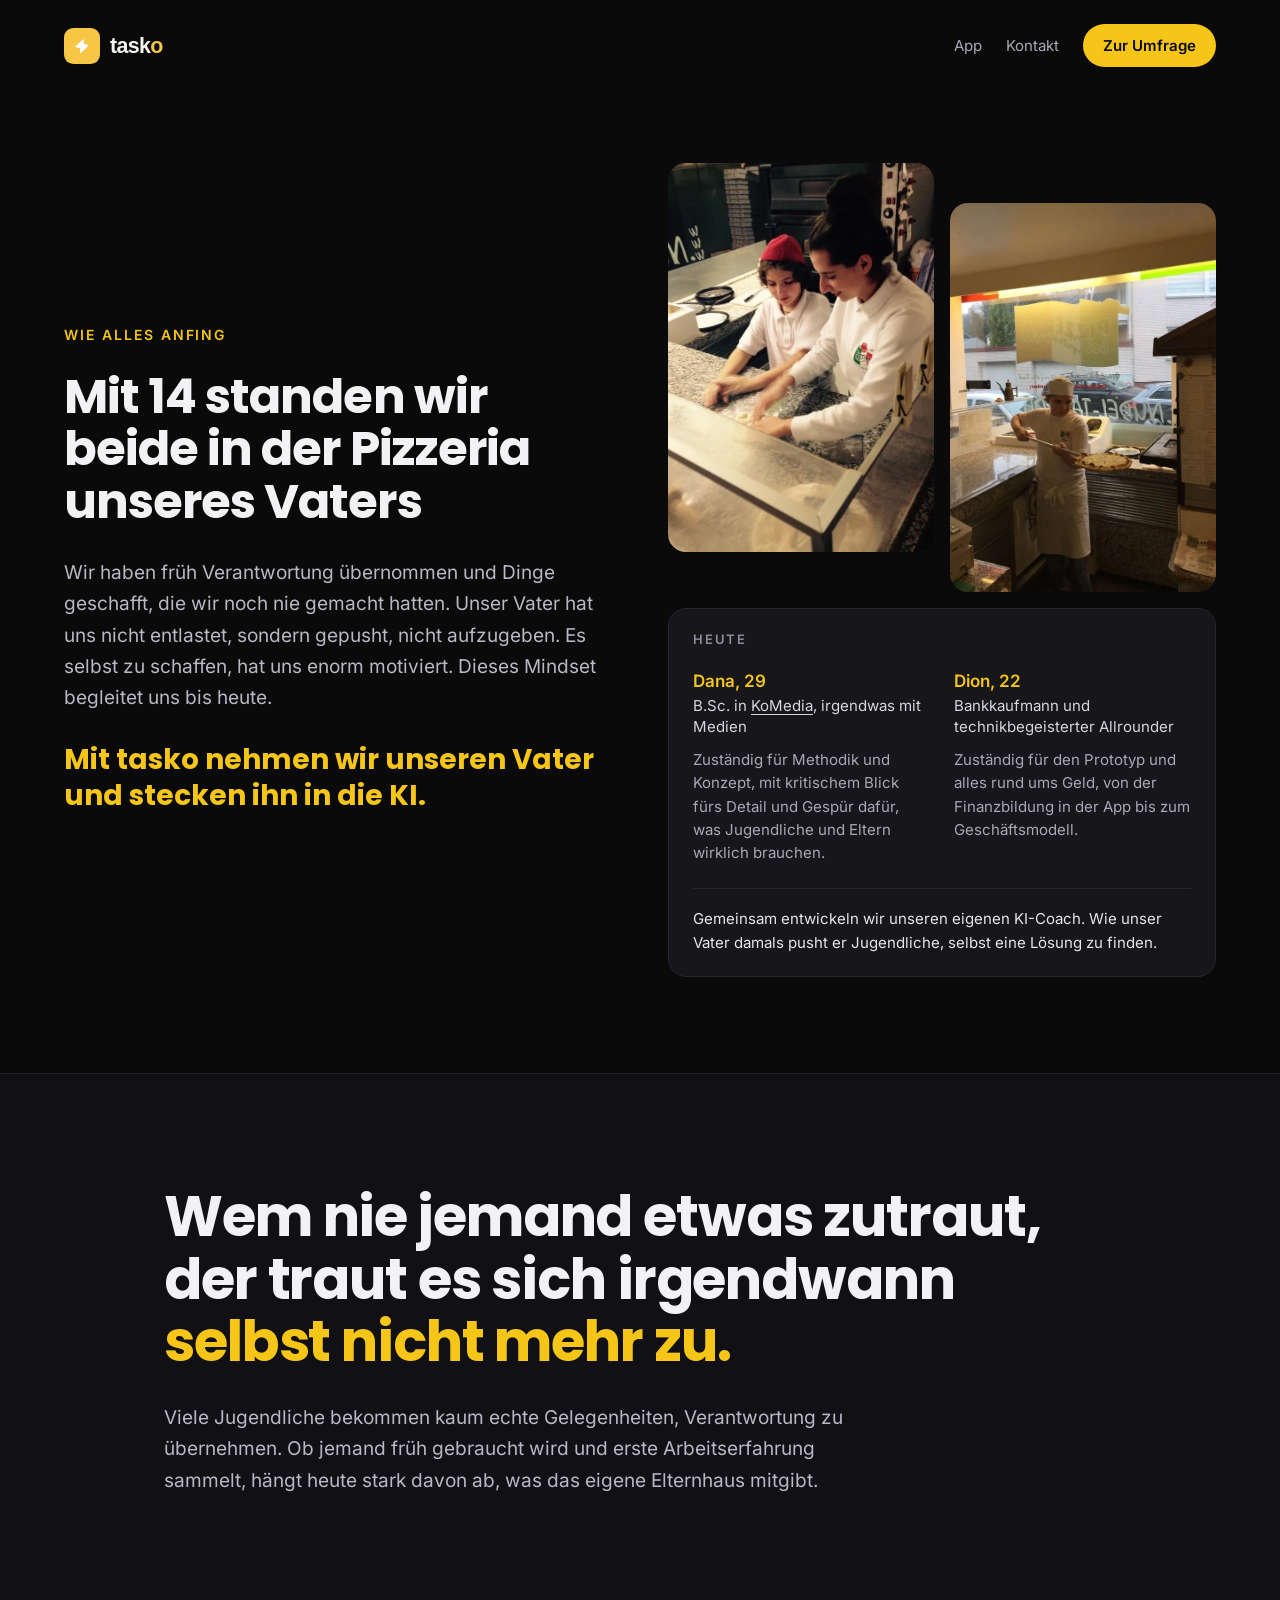
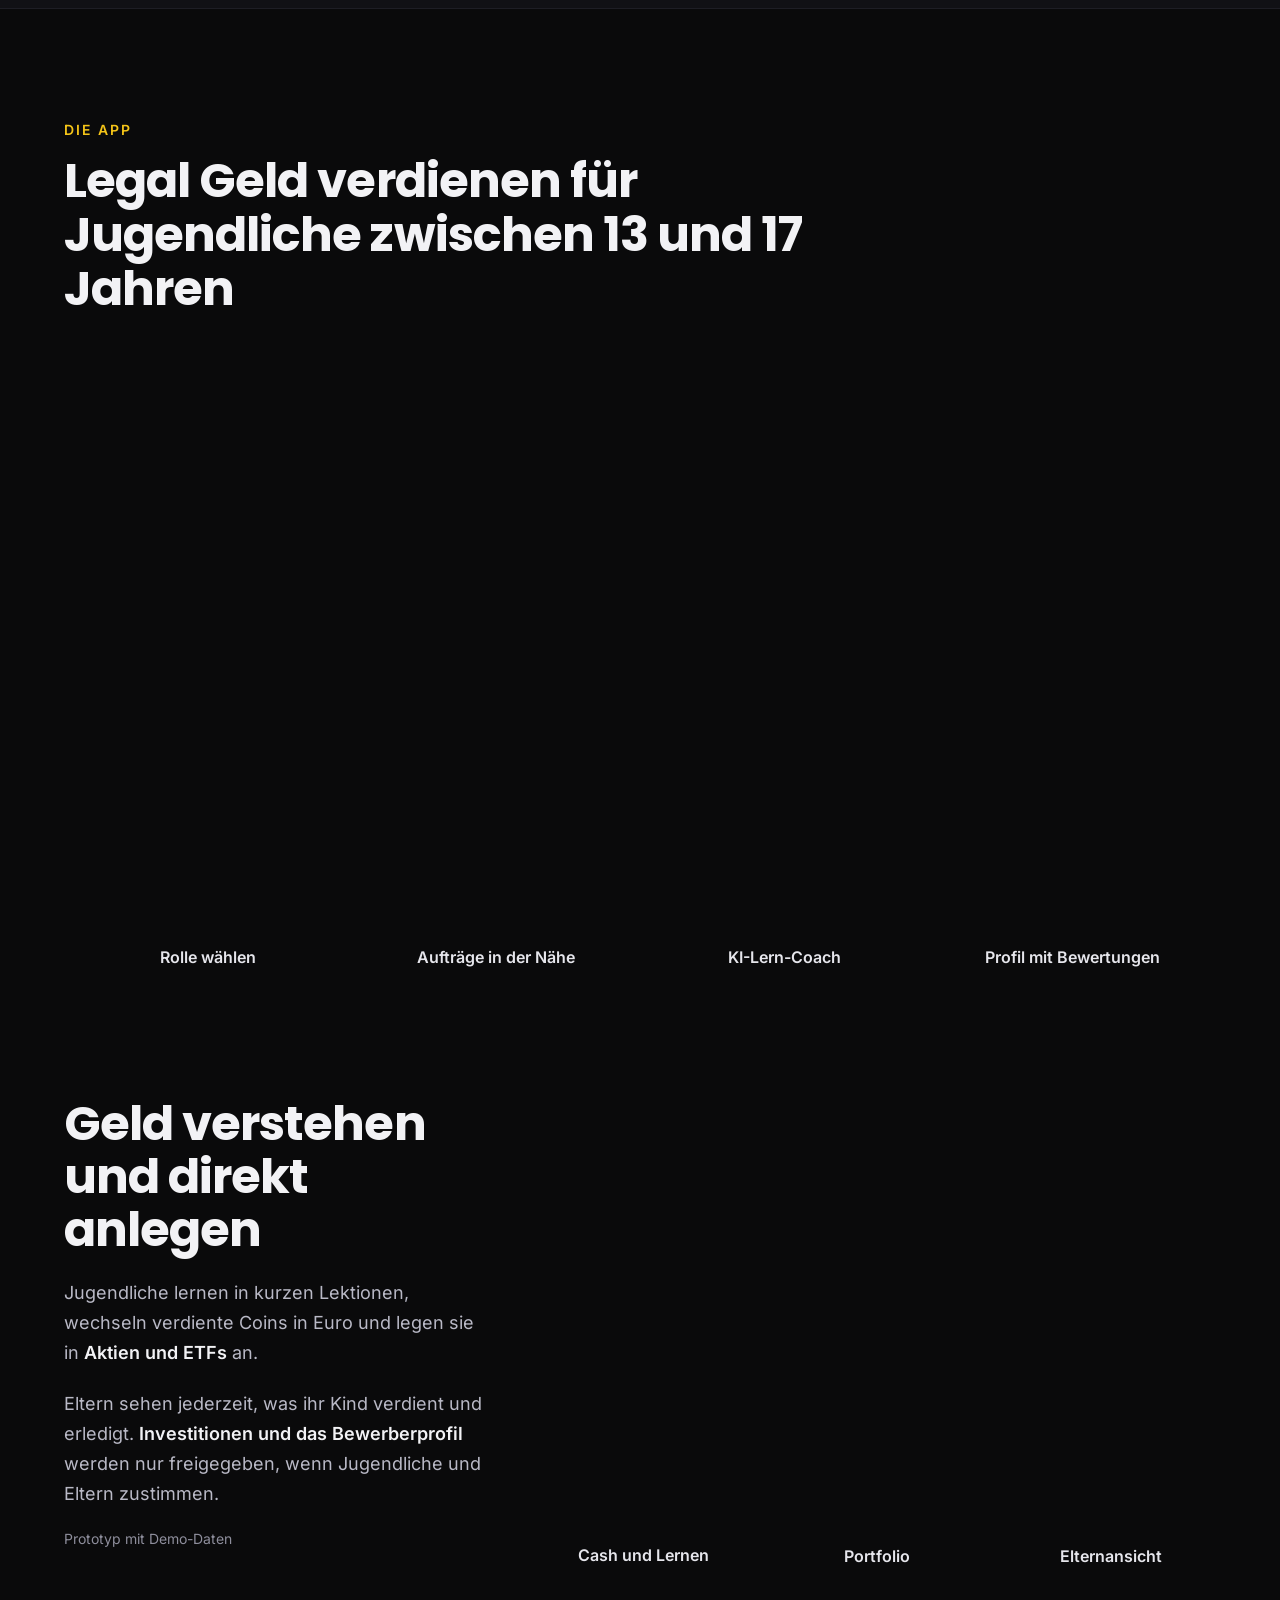
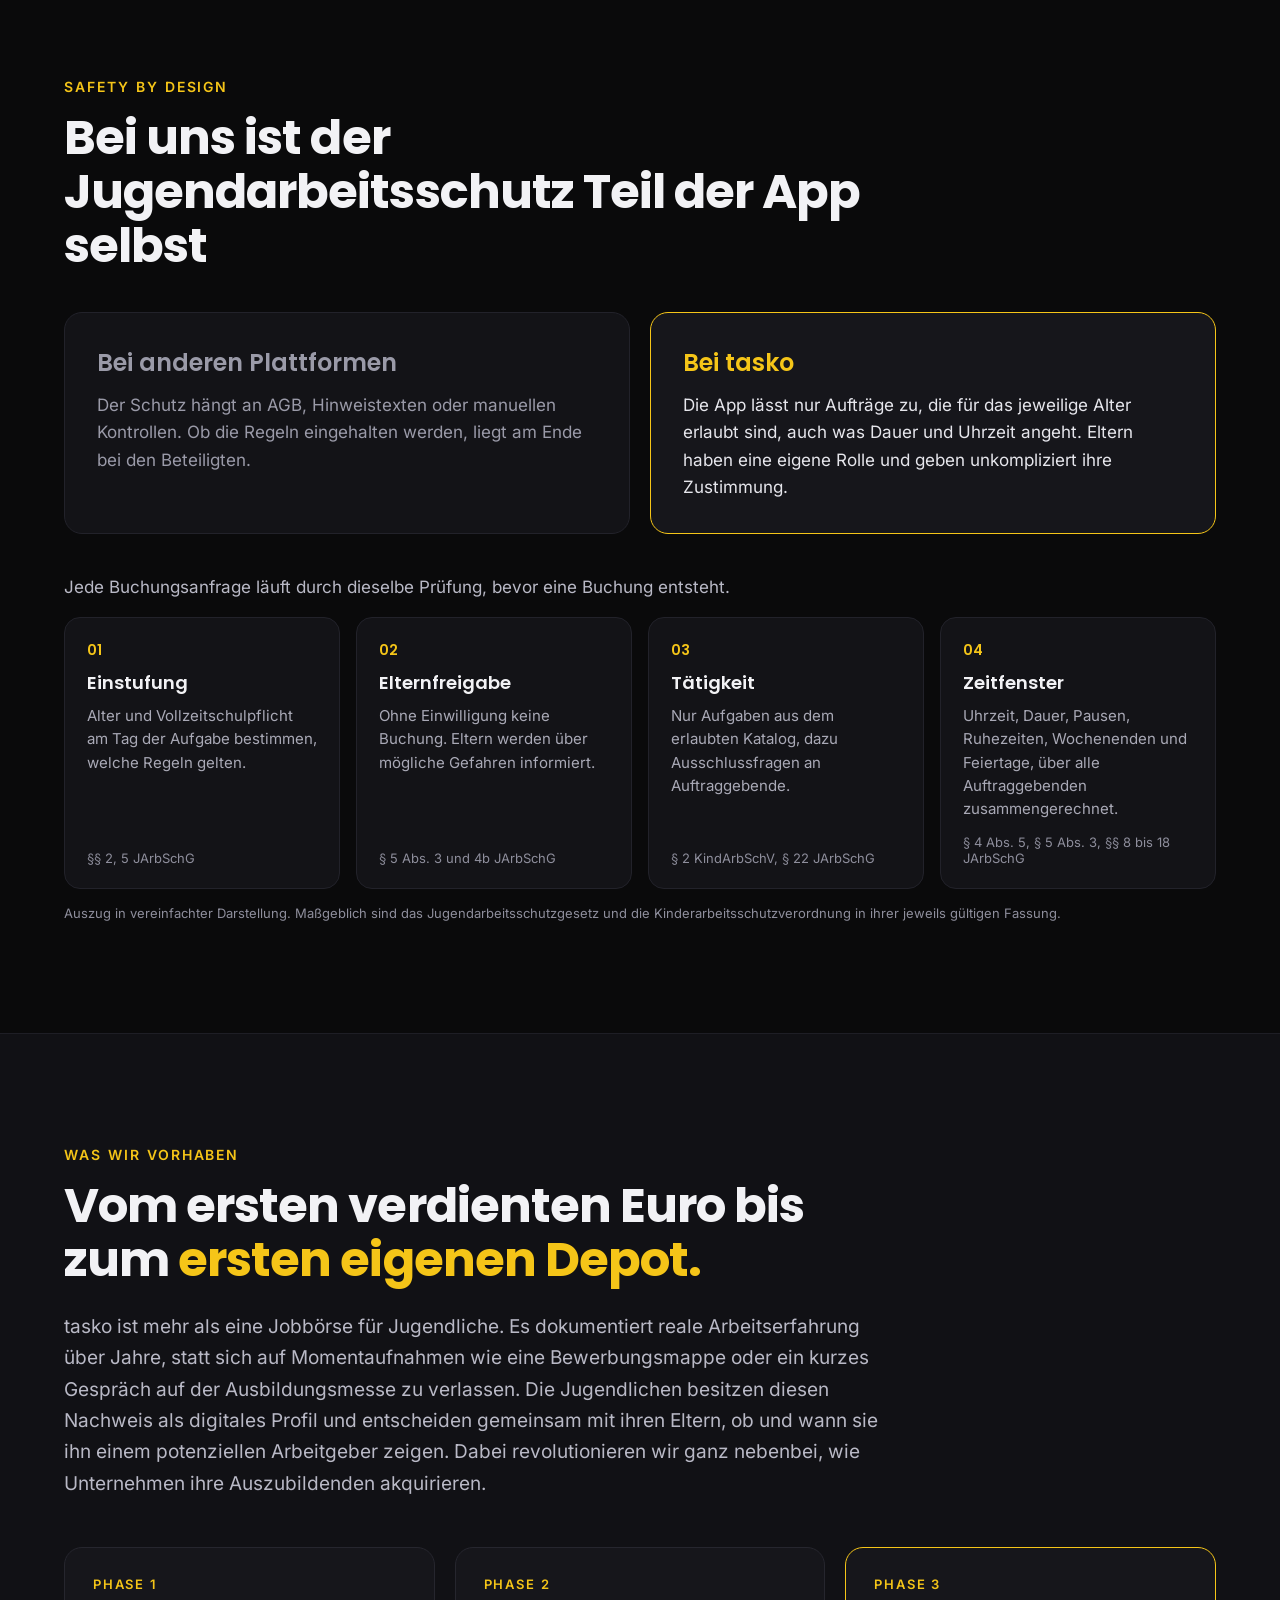
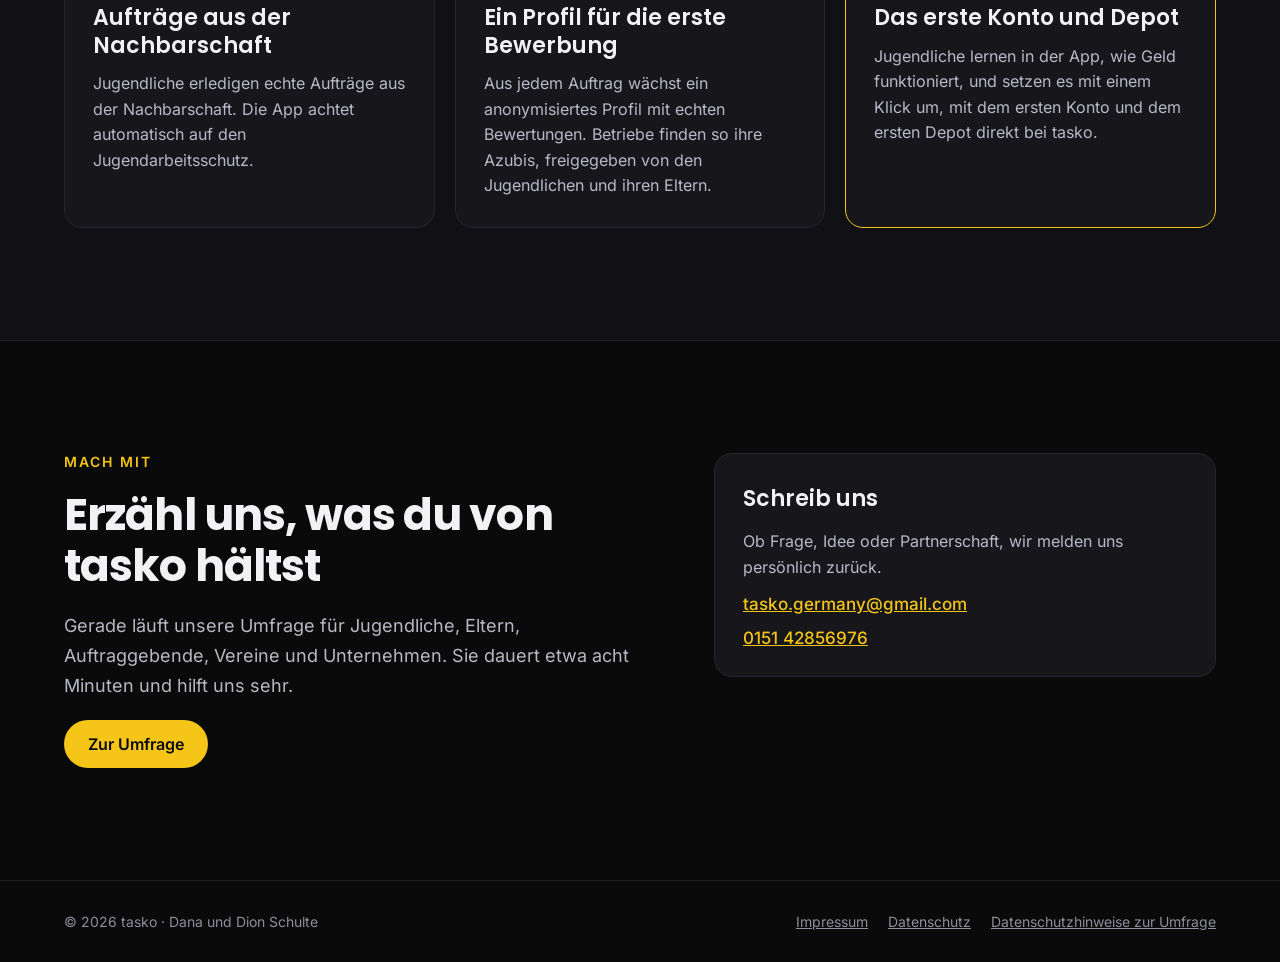
==== commit 350f5151: "Prüfschritt Zeitfenster: § 5 Abs. 3 JArbSchG ergänzt Co-Authored-By: Claude Opus 5.5 <noreply@anthro" ====
--- a/index.html
+++ b/index.html
@@ -228,7 +228,7 @@
             <p class="check__num">04</p>
             <h3>Zeitfenster</h3>
             <p class="check__text">Uhrzeit, Dauer, Pausen, Ruhezeiten, Wochenenden und Feiertage, über alle Auftraggebenden zusammengerechnet.</p>
-            <p class="check__law">§ 4 Abs. 5, §§ 8 bis 18 JArbSchG</p>
+            <p class="check__law">§ 4 Abs. 5, § 5 Abs. 3, §§ 8 bis 18 JArbSchG</p>
           </div>
         </div>
         <p class="checks__note">Auszug in vereinfachter Darstellung. Maßgeblich sind das Jugendarbeitsschutzgesetz und die Kinderarbeitsschutzverordnung in ihrer jeweils gültigen Fassung.</p>
